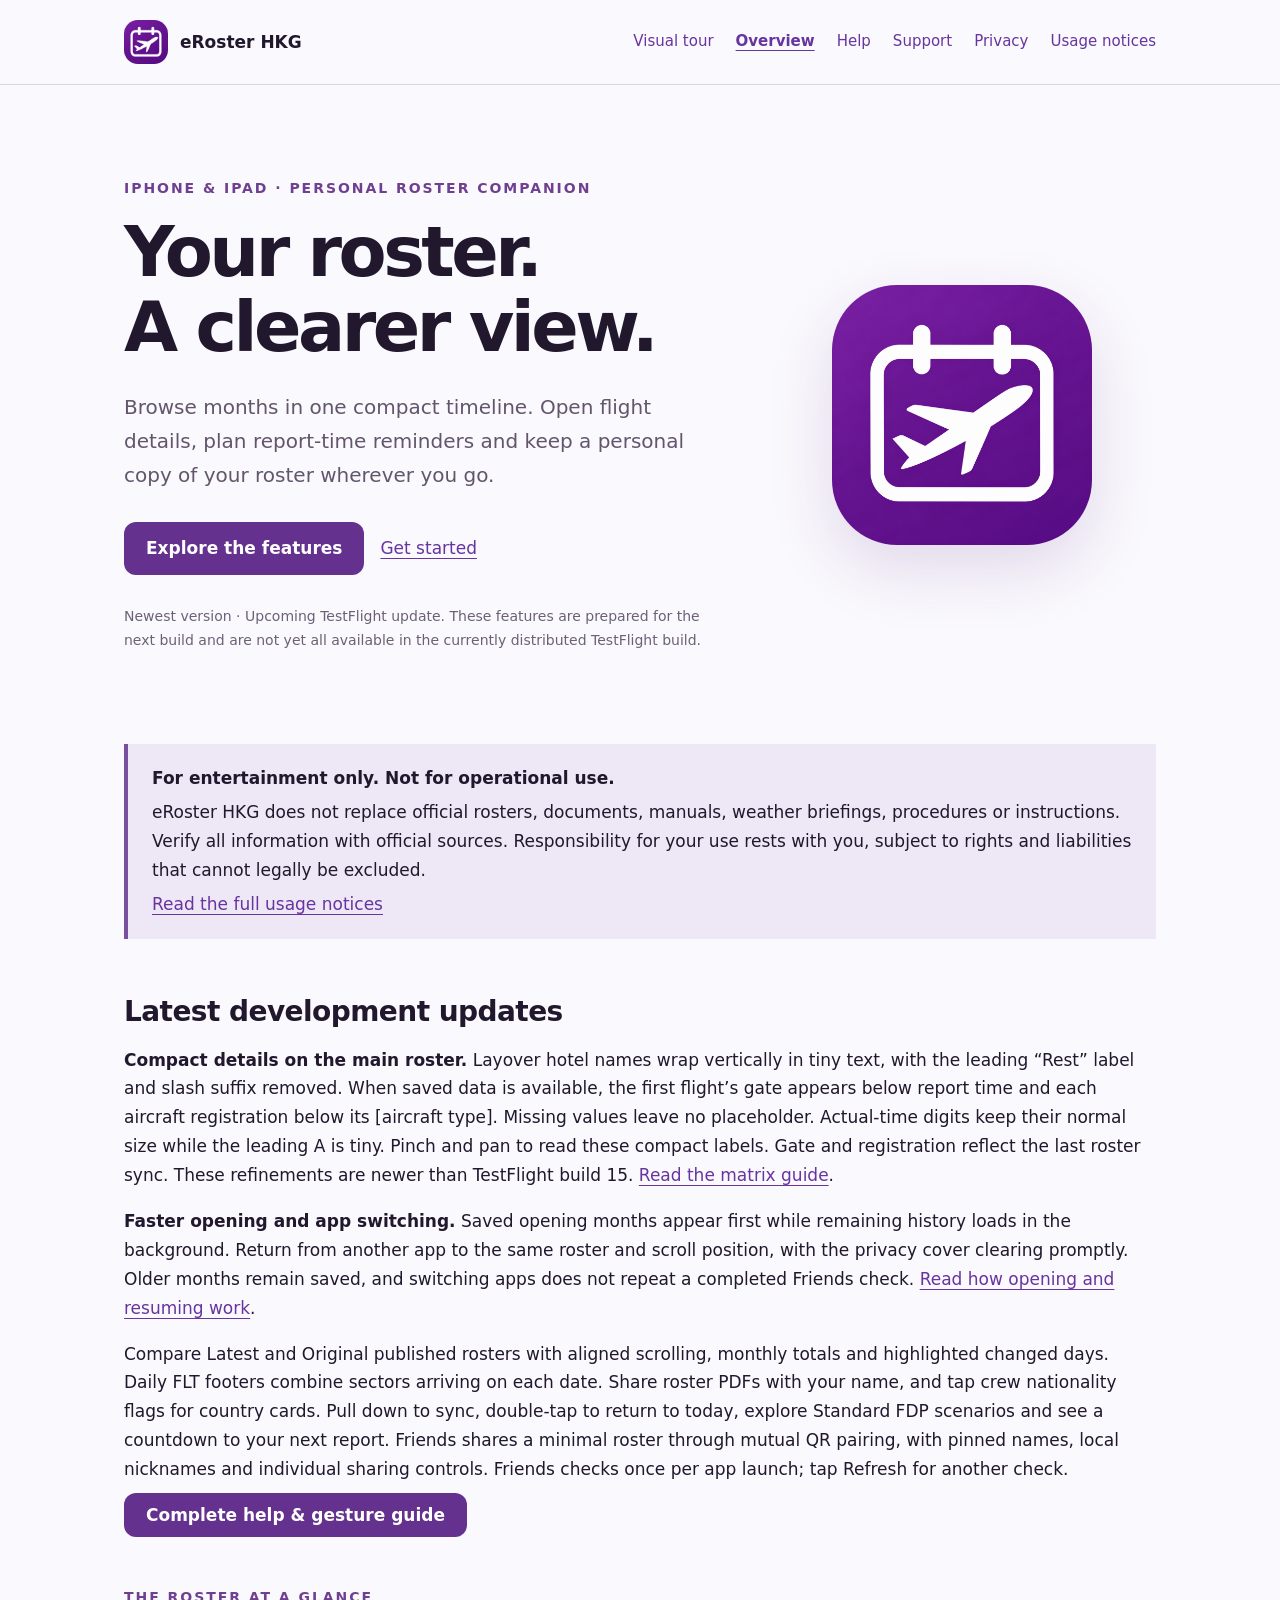
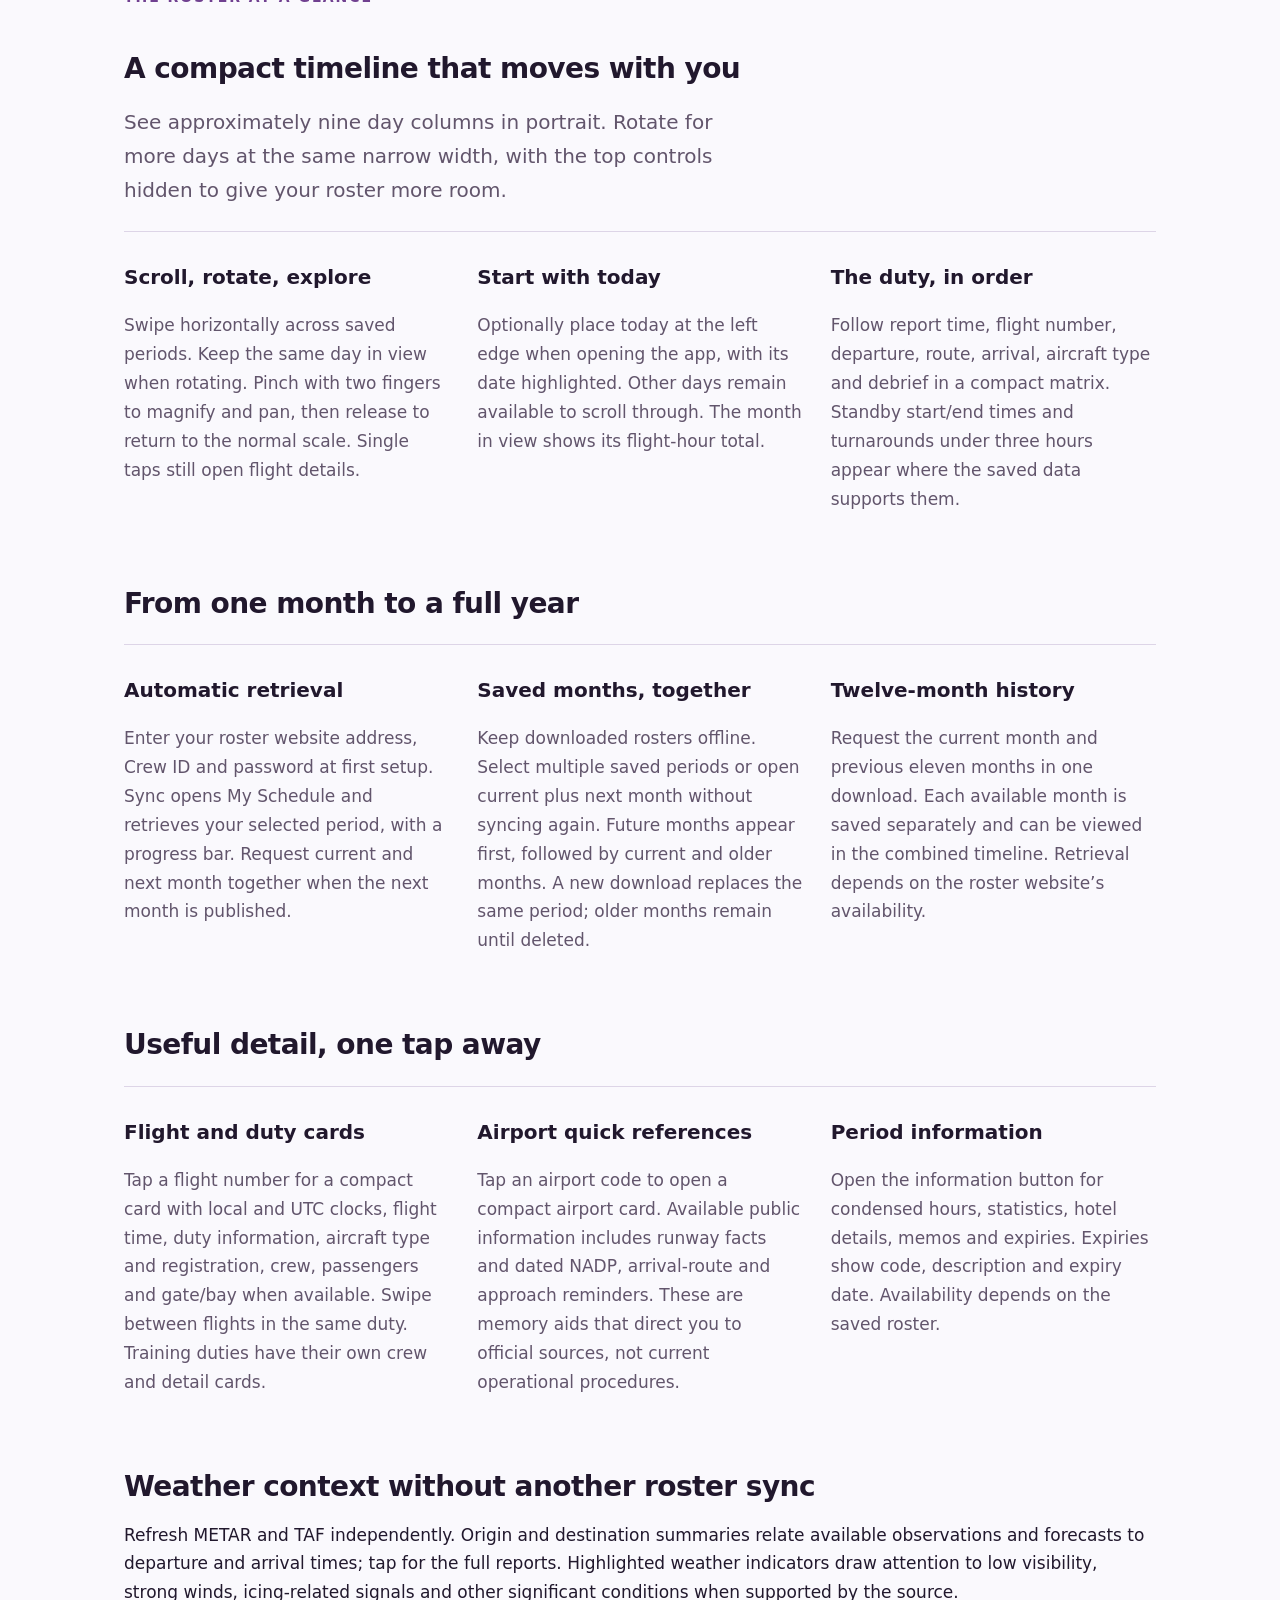
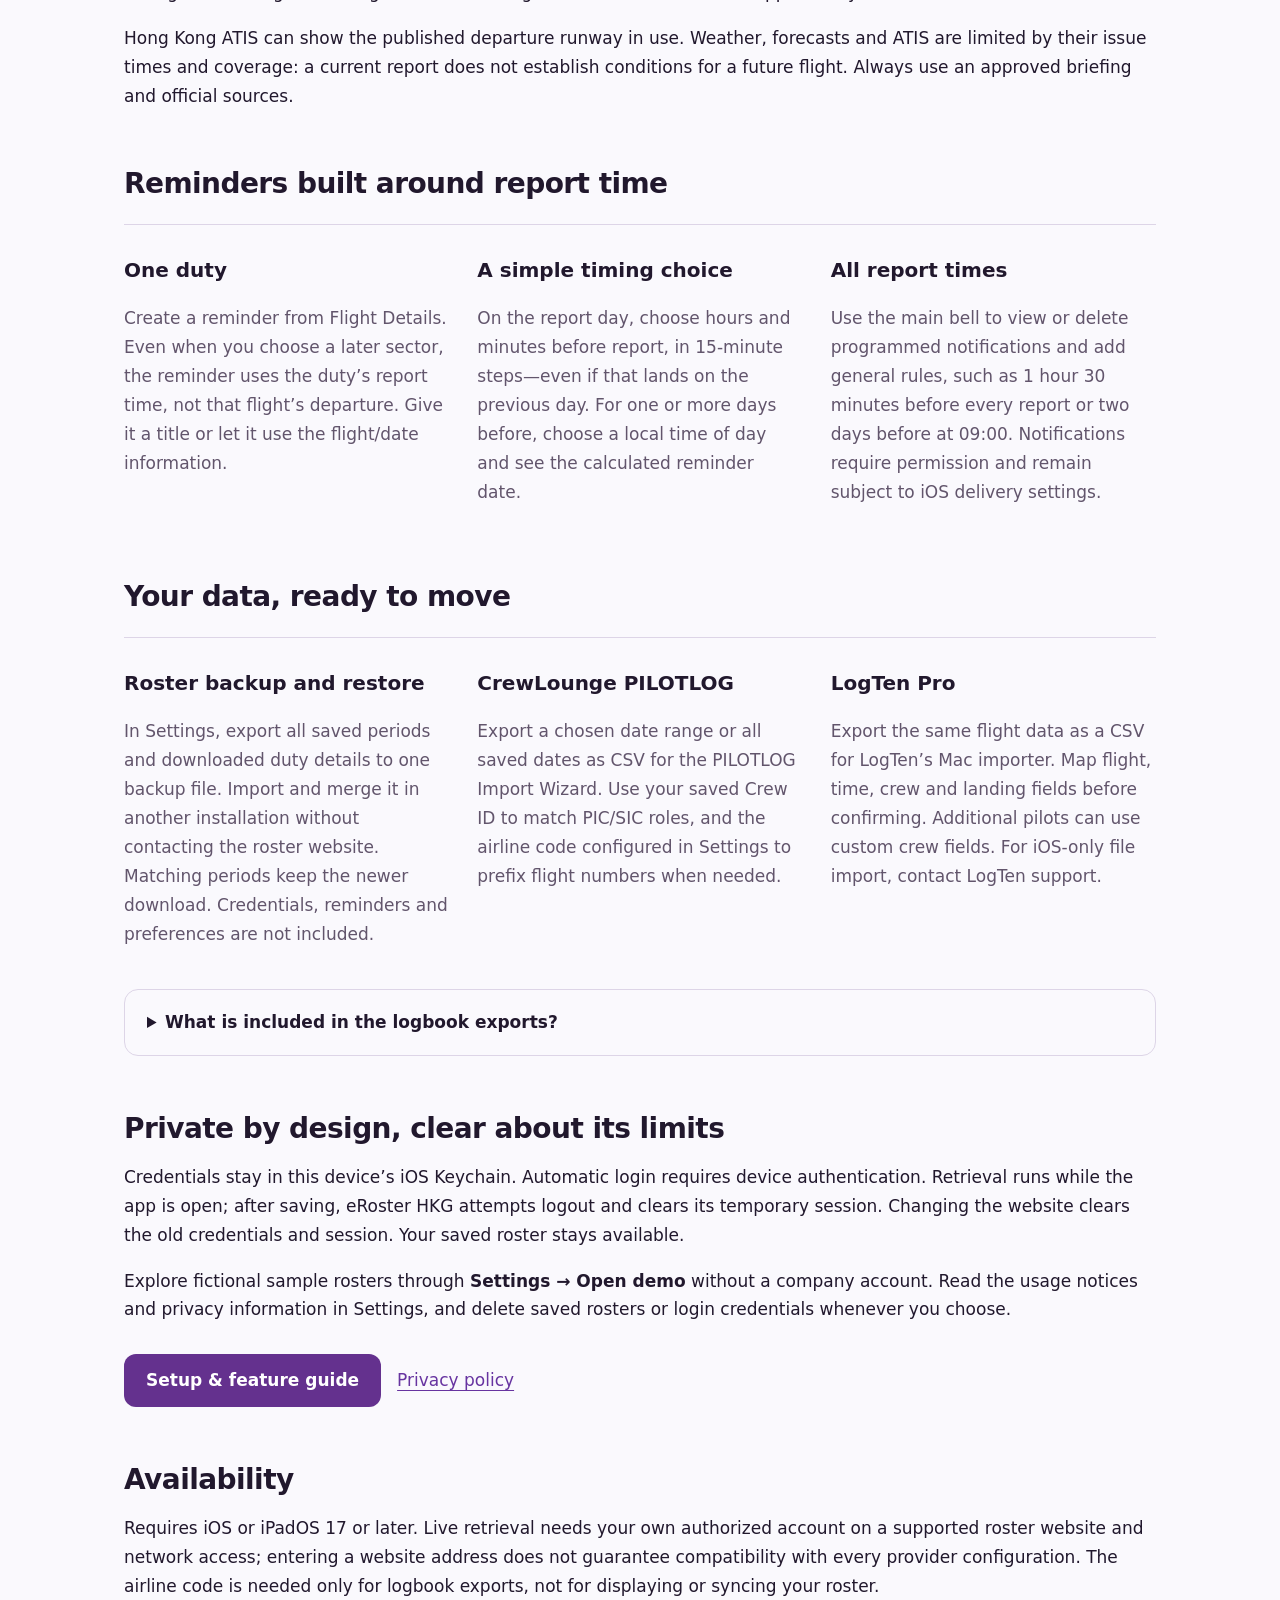
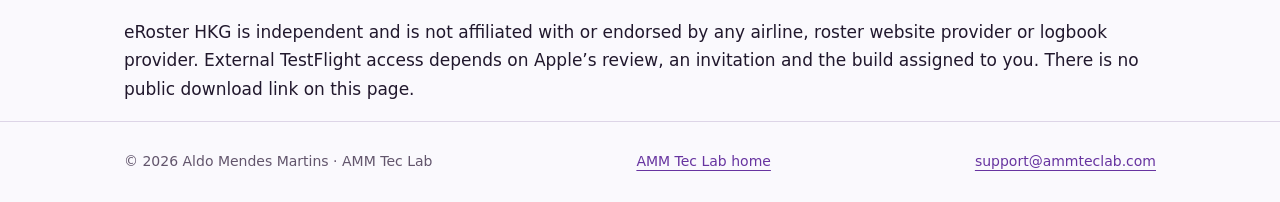
==== myroster/index.html @ 5d286241 "Document compact hotel, gate, registration and actual-time labels" ====
<!doctype html><html lang="en"><head><meta charset="utf-8"><meta name="viewport" content="width=device-width,initial-scale=1"><title>Features &amp; overview | eRoster HKG · AMM Tec Lab</title><meta name="description" content="eRoster HKG app information, support, privacy and usage notices. An independent entertainment-only roster viewer."><meta name="theme-color" content="#64318e"><link rel="canonical" href="https://ammteclab.com/myroster/"><link rel="icon" href="icon.png"><link rel="stylesheet" href="style.css"></head><body><a class="skip" href="#main">Skip to content</a><header><div class="wrap"><a class="brand" href="index.html"><img src="icon.png" width="44" height="44" alt=""><span>eRoster HKG</span></a><nav aria-label="eRoster HKG"><a href="tour.html">Visual tour</a><a href="index.html" aria-current="page">Overview</a><a href="help.html">Help</a><a href="support.html">Support</a><a href="privacy.html">Privacy</a><a href="notices.html">Usage notices</a></nav></div></header><main id="main" class="wrap"><div class="content"><section class="hero"><div><p class="eyebrow">iPhone &amp; iPad · Personal roster companion</p><h1>Your roster.<br>A clearer view.</h1><p class="lead">Browse months in one compact timeline. Open flight details, plan report-time reminders and keep a personal copy of your roster wherever you go.</p><div class="actions"><a class="button" href="#features">Explore the features</a><a href="support.html">Get started</a></div><p class="date">Newest version · Upcoming TestFlight update. These features are prepared for the next build and are not yet all available in the currently distributed TestFlight build.</p></div><img class="hero-icon" src="icon.png" alt="eRoster HKG calendar and airplane app icon" width="260" height="260"></section>
<aside class="notice" aria-label="Important usage notice"><strong>For entertainment only. Not for operational use.</strong><p>eRoster HKG does not replace official rosters, documents, manuals, weather briefings, procedures or instructions. Verify all information with official sources. Responsibility for your use rests with you, subject to rights and liabilities that cannot legally be excluded.</p><a href="notices.html">Read the full usage notices</a></aside>
<section><h2>Latest development updates</h2><p><strong>Compact details on the main roster.</strong> Layover hotel names wrap vertically in tiny text, with the leading “Rest” label and slash suffix removed. When saved data is available, the first flight’s gate appears below report time and each aircraft registration below its [aircraft type]. Missing values leave no placeholder. Actual-time digits keep their normal size while the leading A is tiny. Pinch and pan to read these compact labels. Gate and registration reflect the last roster sync. These refinements are newer than TestFlight build 15. <a href="help.html#matrix">Read the matrix guide</a>.</p><p><strong>Faster opening and app switching.</strong> Saved opening months appear first while remaining history loads in the background. Return from another app to the same roster and scroll position, with the privacy cover clearing promptly. Older months remain saved, and switching apps does not repeat a completed Friends check. <a href="help.html#startup">Read how opening and resuming work</a>.</p><p>Compare Latest and Original published rosters with aligned scrolling, monthly totals and highlighted changed days. Daily FLT footers combine sectors arriving on each date. Share roster PDFs with your name, and tap crew nationality flags for country cards. Pull down to sync, double-tap to return to today, explore Standard FDP scenarios and see a countdown to your next report. Friends shares a minimal roster through mutual QR pairing, with pinned names, local nicknames and individual sharing controls. Friends checks once per app launch; tap Refresh for another check.</p><p><a class="button" href="help.html">Complete help &amp; gesture guide</a></p></section><section id="features"><p class="eyebrow">The roster at a glance</p><h2>A compact timeline that moves with you</h2><p class="lead">See approximately nine day columns in portrait. Rotate for more days at the same narrow width, with the top controls hidden to give your roster more room.</p><div class="features"><article><h3>Scroll, rotate, explore</h3><p>Swipe horizontally across saved periods. Keep the same day in view when rotating. Pinch with two fingers to magnify and pan, then release to return to the normal scale. Single taps still open flight details.</p></article><article><h3>Start with today</h3><p>Optionally place today at the left edge when opening the app, with its date highlighted. Other days remain available to scroll through. The month in view shows its flight-hour total.</p></article><article><h3>The duty, in order</h3><p>Follow report time, flight number, departure, route, arrival, aircraft type and debrief in a compact matrix. Standby start/end times and turnarounds under three hours appear where the saved data supports them.</p></article></div></section>
<section><h2>From one month to a full year</h2><div class="features"><article><h3>Automatic retrieval</h3><p>Enter your roster website address, Crew ID and password at first setup. Sync opens My Schedule and retrieves your selected period, with a progress bar. Request current and next month together when the next month is published.</p></article><article><h3>Saved months, together</h3><p>Keep downloaded rosters offline. Select multiple saved periods or open current plus next month without syncing again. Future months appear first, followed by current and older months. A new download replaces the same period; older months remain until deleted.</p></article><article><h3>Twelve-month history</h3><p>Request the current month and previous eleven months in one download. Each available month is saved separately and can be viewed in the combined timeline. Retrieval depends on the roster website’s availability.</p></article></div></section>
<section><h2>Useful detail, one tap away</h2><div class="features"><article><h3>Flight and duty cards</h3><p>Tap a flight number for a compact card with local and UTC clocks, flight time, duty information, aircraft type and registration, crew, passengers and gate/bay when available. Swipe between flights in the same duty. Training duties have their own crew and detail cards.</p></article><article><h3>Airport quick references</h3><p>Tap an airport code to open a compact airport card. Available public information includes runway facts and dated NADP, arrival-route and approach reminders. These are memory aids that direct you to official sources, not current operational procedures.</p></article><article><h3>Period information</h3><p>Open the information button for condensed hours, statistics, hotel details, memos and expiries. Expiries show code, description and expiry date. Availability depends on the saved roster.</p></article></div></section>
<section><h2>Weather context without another roster sync</h2><p>Refresh METAR and TAF independently. Origin and destination summaries relate available observations and forecasts to departure and arrival times; tap for the full reports. Highlighted weather indicators draw attention to low visibility, strong winds, icing-related signals and other significant conditions when supported by the source.</p><p>Hong Kong ATIS can show the published departure runway in use. Weather, forecasts and ATIS are limited by their issue times and coverage: a current report does not establish conditions for a future flight. Always use an approved briefing and official sources.</p></section>
<section><h2>Reminders built around report time</h2><div class="features"><article><h3>One duty</h3><p>Create a reminder from Flight Details. Even when you choose a later sector, the reminder uses the duty’s report time, not that flight’s departure. Give it a title or let it use the flight/date information.</p></article><article><h3>A simple timing choice</h3><p>On the report day, choose hours and minutes before report, in 15-minute steps—even if that lands on the previous day. For one or more days before, choose a local time of day and see the calculated reminder date.</p></article><article><h3>All report times</h3><p>Use the main bell to view or delete programmed notifications and add general rules, such as 1 hour 30 minutes before every report or two days before at 09:00. Notifications require permission and remain subject to iOS delivery settings.</p></article></div></section>
<section><h2>Your data, ready to move</h2><div class="features"><article><h3>Roster backup and restore</h3><p>In Settings, export all saved periods and downloaded duty details to one backup file. Import and merge it in another installation without contacting the roster website. Matching periods keep the newer download. Credentials, reminders and preferences are not included.</p></article><article><h3>CrewLounge PILOTLOG</h3><p>Export a chosen date range or all saved dates as CSV for the PILOTLOG Import Wizard. Use your saved Crew ID to match PIC/SIC roles, and the airline code configured in Settings to prefix flight numbers when needed.</p></article><article><h3>LogTen Pro</h3><p>Export the same flight data as a CSV for LogTen’s Mac importer. Map flight, time, crew and landing fields before confirming. Additional pilots can use custom crew fields. For iOS-only file import, contact LogTen support.</p></article></div><details><summary>What is included in the logbook exports?</summary><p>UTC dates and block clocks, flight numbers, route, duration, aircraft type and registration, PIC/SIC time when identifiable, pilot names with the nominated PIC first, IFR, cross-country, actual instrument, estimated night time, PF/PM and day/night landing counts. Day time is total minus night.</p><p>The current export defaults set IFR, cross-country and actual instrument to total time; actual instrument is an assumption, not measured experience. Each duty starts PM and alternates PF/PM, with one landing on PF sectors and zero on PM sectors. Night estimates use civil twilight along a constant-speed great-circle route. Review and correct these defaults, scheduled times and landing counts before importing into a personal logbook. No VFR time is added.</p><p>Missing or ambiguous data is flagged. Flight-only exports omit non-flight duties and identified deadhead legs. Check for duplicates in the receiving logbook. Exports include personal crew information: save and share them privately.</p></details></section>
<section><h2>Private by design, clear about its limits</h2><p>Credentials stay in this device’s iOS Keychain. Automatic login requires device authentication. Retrieval runs while the app is open; after saving, eRoster HKG attempts logout and clears its temporary session. Changing the website clears the old credentials and session. Your saved roster stays available.</p><p>Explore fictional sample rosters through <strong>Settings → Open demo</strong> without a company account. Read the usage notices and privacy information in Settings, and delete saved rosters or login credentials whenever you choose.</p><div class="actions"><a class="button" href="support.html">Setup &amp; feature guide</a><a href="privacy.html">Privacy policy</a></div></section>
<section><h2>Availability</h2><p>Requires iOS or iPadOS 17 or later. Live retrieval needs your own authorized account on a supported roster website and network access; entering a website address does not guarantee compatibility with every provider configuration. The airline code is needed only for logbook exports, not for displaying or syncing your roster.</p><p>eRoster HKG is independent and is not affiliated with or endorsed by any airline, roster website provider or logbook provider. External TestFlight access depends on Apple’s review, an invitation and the build assigned to you. There is no public download link on this page.</p></section></div></main><footer><div class="wrap"><span>© 2026 Aldo Mendes Martins · AMM Tec Lab</span><a href="https://ammteclab.com/">AMM Tec Lab home</a><a href="mailto:support@ammteclab.com">support@ammteclab.com</a></div></footer></body></html>
---- myroster/style.css ----
*{box-sizing:border-box}html{scroll-behavior:smooth}body{margin:0;background:#faf9fd;color:#21182d;font:17px/1.7 system-ui,-apple-system,sans-serif}a{color:#6734a0;text-underline-offset:4px}a:focus-visible,button:focus-visible{outline:3px solid #b479e8;outline-offset:5px}.wrap{max-width:1080px;margin:auto;padding:0 24px}header{border-bottom:1px solid #ddd5e7}header .wrap{display:flex;justify-content:space-between;align-items:center;gap:24px;padding-top:20px;padding-bottom:20px}.brand{display:flex;align-items:center;gap:12px;text-decoration:none;color:inherit;font-weight:750}.brand img{border-radius:14px}nav{display:flex;gap:22px;flex-wrap:wrap}nav a{font-size:15px;text-decoration:none}nav a[aria-current=page]{font-weight:750;text-decoration:underline}main{padding-bottom:70px}.hero{padding:78px 0 54px;display:grid;grid-template-columns:1.5fr 1fr;gap:60px;align-items:center}.eyebrow{color:#704090;text-transform:uppercase;font-size:13px;letter-spacing:.14em;font-weight:700}h1{font-size:clamp(40px,6vw,70px);letter-spacing:-.05em;line-height:1.08;margin:14px 0 24px}h2{font-size:28px;line-height:1.2;letter-spacing:-.02em;margin:42px 0 14px}h3{font-size:20px;margin:20px 0 8px}.lead{font-size:20px;color:#62556c;max-width:620px}.hero-icon{height:auto;width:min(100%,260px);border-radius:25%;box-shadow:0 24px 64px #54238226;justify-self:center}.actions{display:flex;gap:16px;flex-wrap:wrap;align-items:center;margin:30px 0}.button{padding:12px 22px;border-radius:12px;background:#64318e;color:white;text-decoration:none;font-weight:650}.notice{border-left:4px solid #79509d;background:#eee7f5;padding:20px 24px;margin:24px 0}.notice p{margin:5px 0}.features{display:grid;grid-template-columns:repeat(3,1fr);gap:28px;border-top:1px solid #ddd5e7;margin-top:24px;padding-top:8px}section[id]{scroll-margin-top:24px}details{border:1px solid #ddd5e7;border-radius:14px;padding:18px 22px;margin-top:24px}summary{cursor:pointer;font-weight:650}summary:focus-visible{outline:3px solid #b479e8;outline-offset:5px}.content>section:not(.hero){margin-top:56px}.features h3{margin-top:20px}.eyebrow{font-size:14px}.features p{color:#62556c}.document{max-width:760px;margin:auto;padding-top:52px}.document h1{font-size:46px}.document p{white-space:pre-line}.document li{margin:8px 0}.date{font-size:14px;color:#6d6077}footer{border-top:1px solid #ddd5e7;padding:28px 0;font-size:14px;color:#62556c}footer .wrap{display:flex;justify-content:space-between;gap:20px;flex-wrap:wrap}.skip{position:absolute;left:-9999px}.skip:focus{left:10px;top:10px;background:white;padding:10px;z-index:10}@media(max-width:680px){header .wrap{align-items:flex-start;flex-direction:column;gap:14px}nav{gap:18px}.hero{grid-template-columns:1fr;padding-top:44px;gap:24px}.hero-icon{width:132px;grid-row:1;justify-self:start}.features{grid-template-columns:1fr;gap:8px}.document{padding-top:32px}.document h1{font-size:36px}}
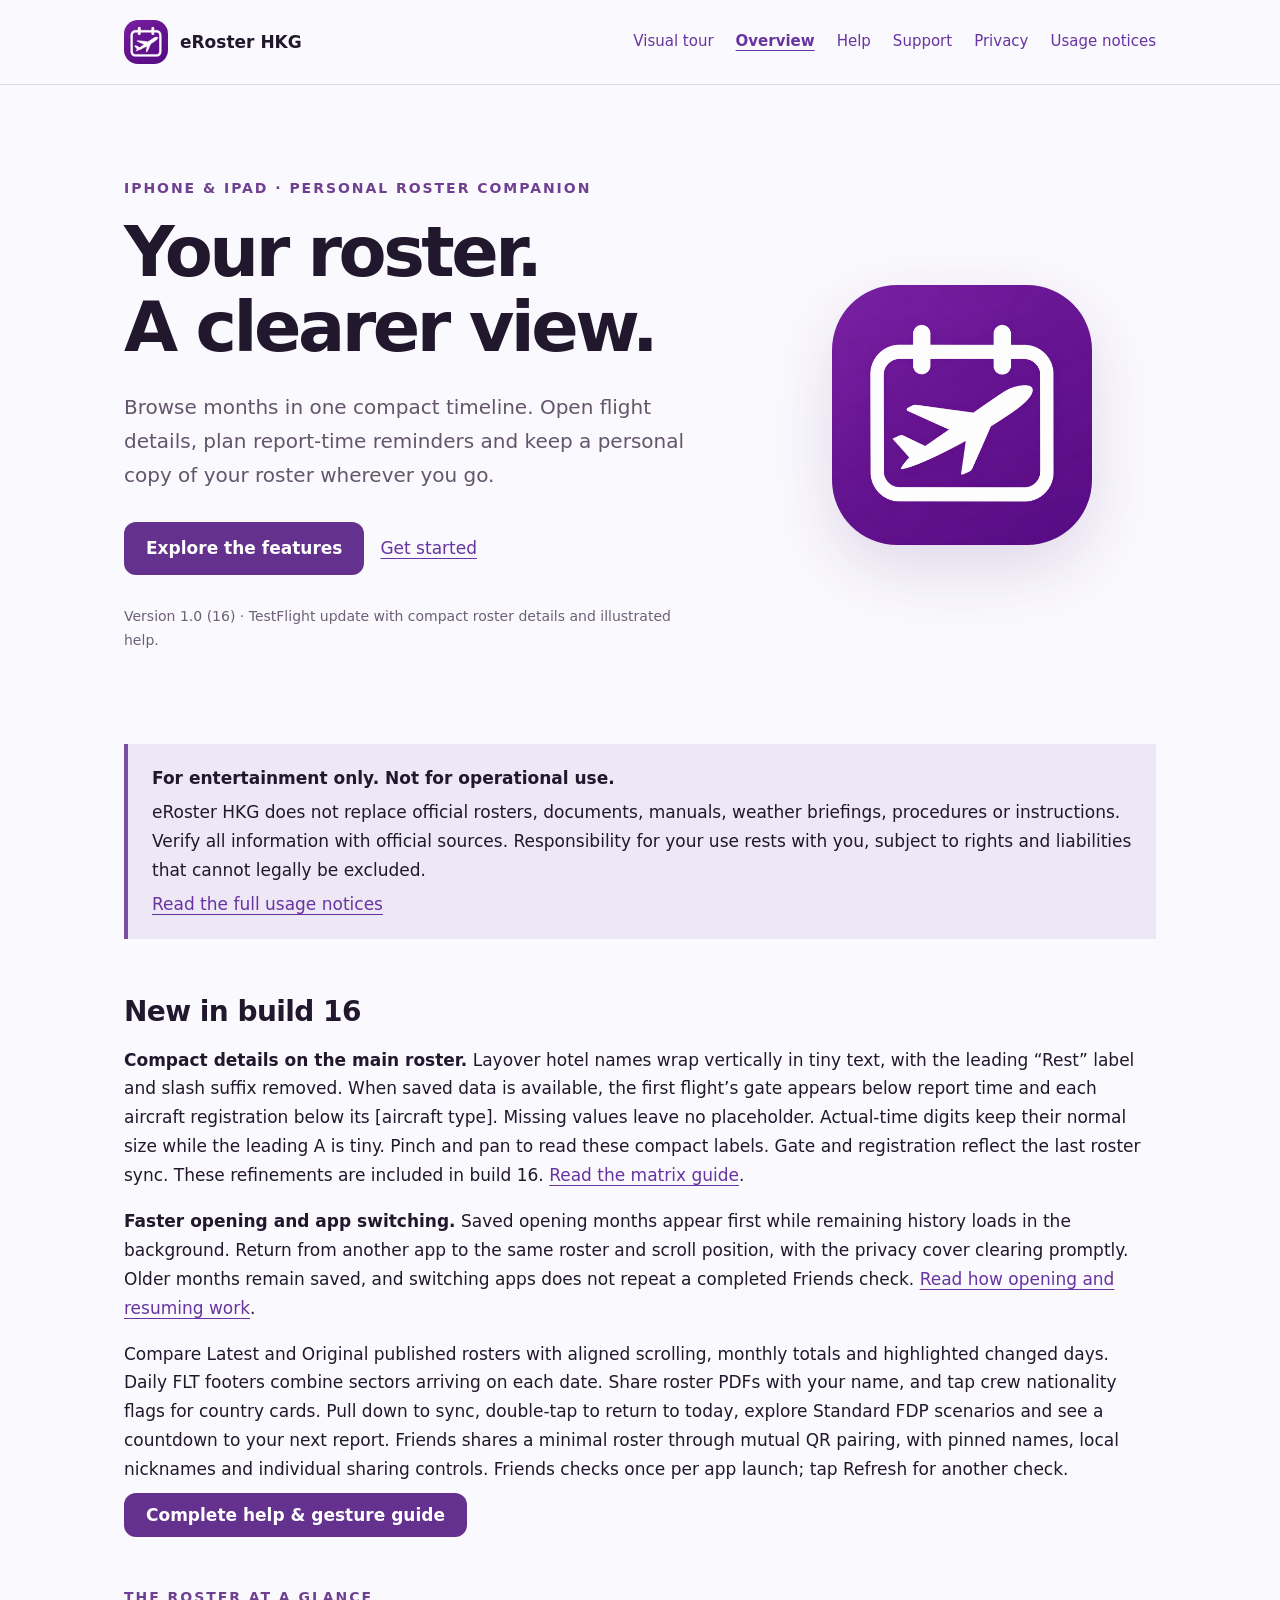
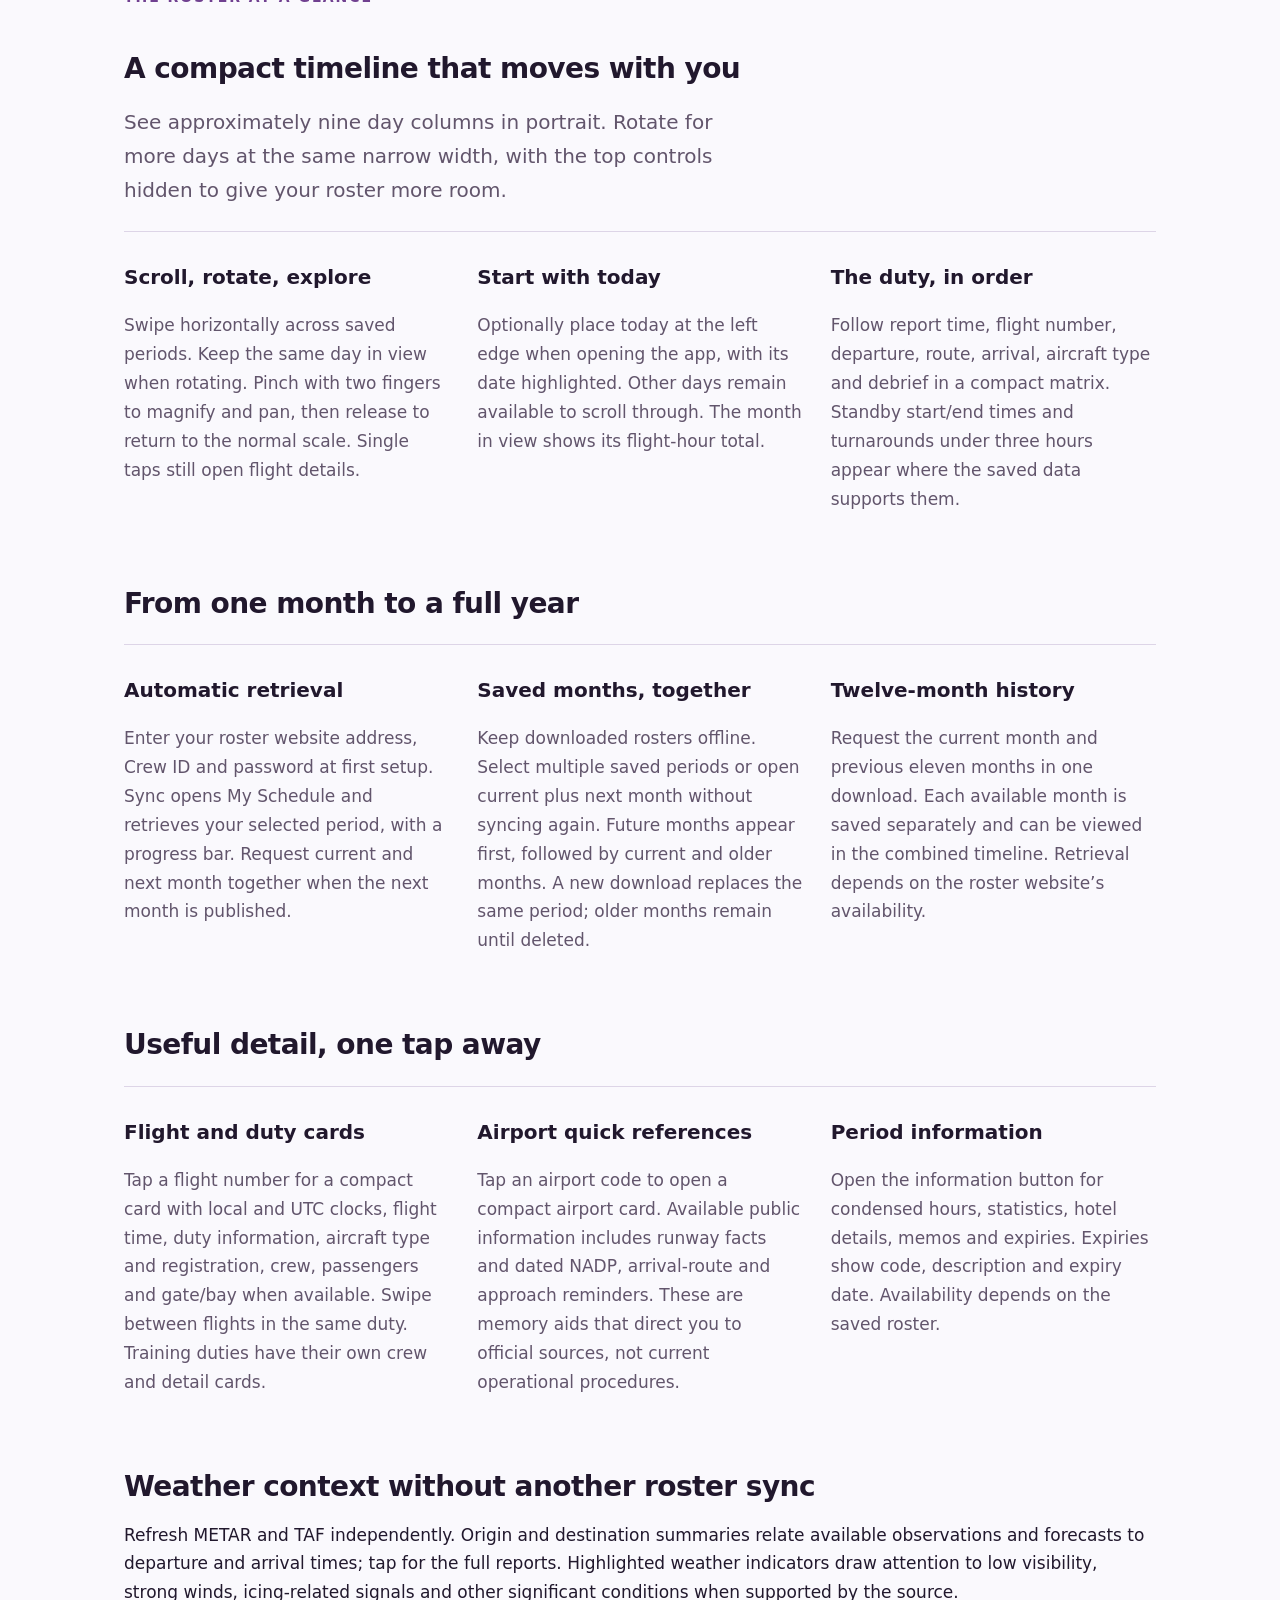
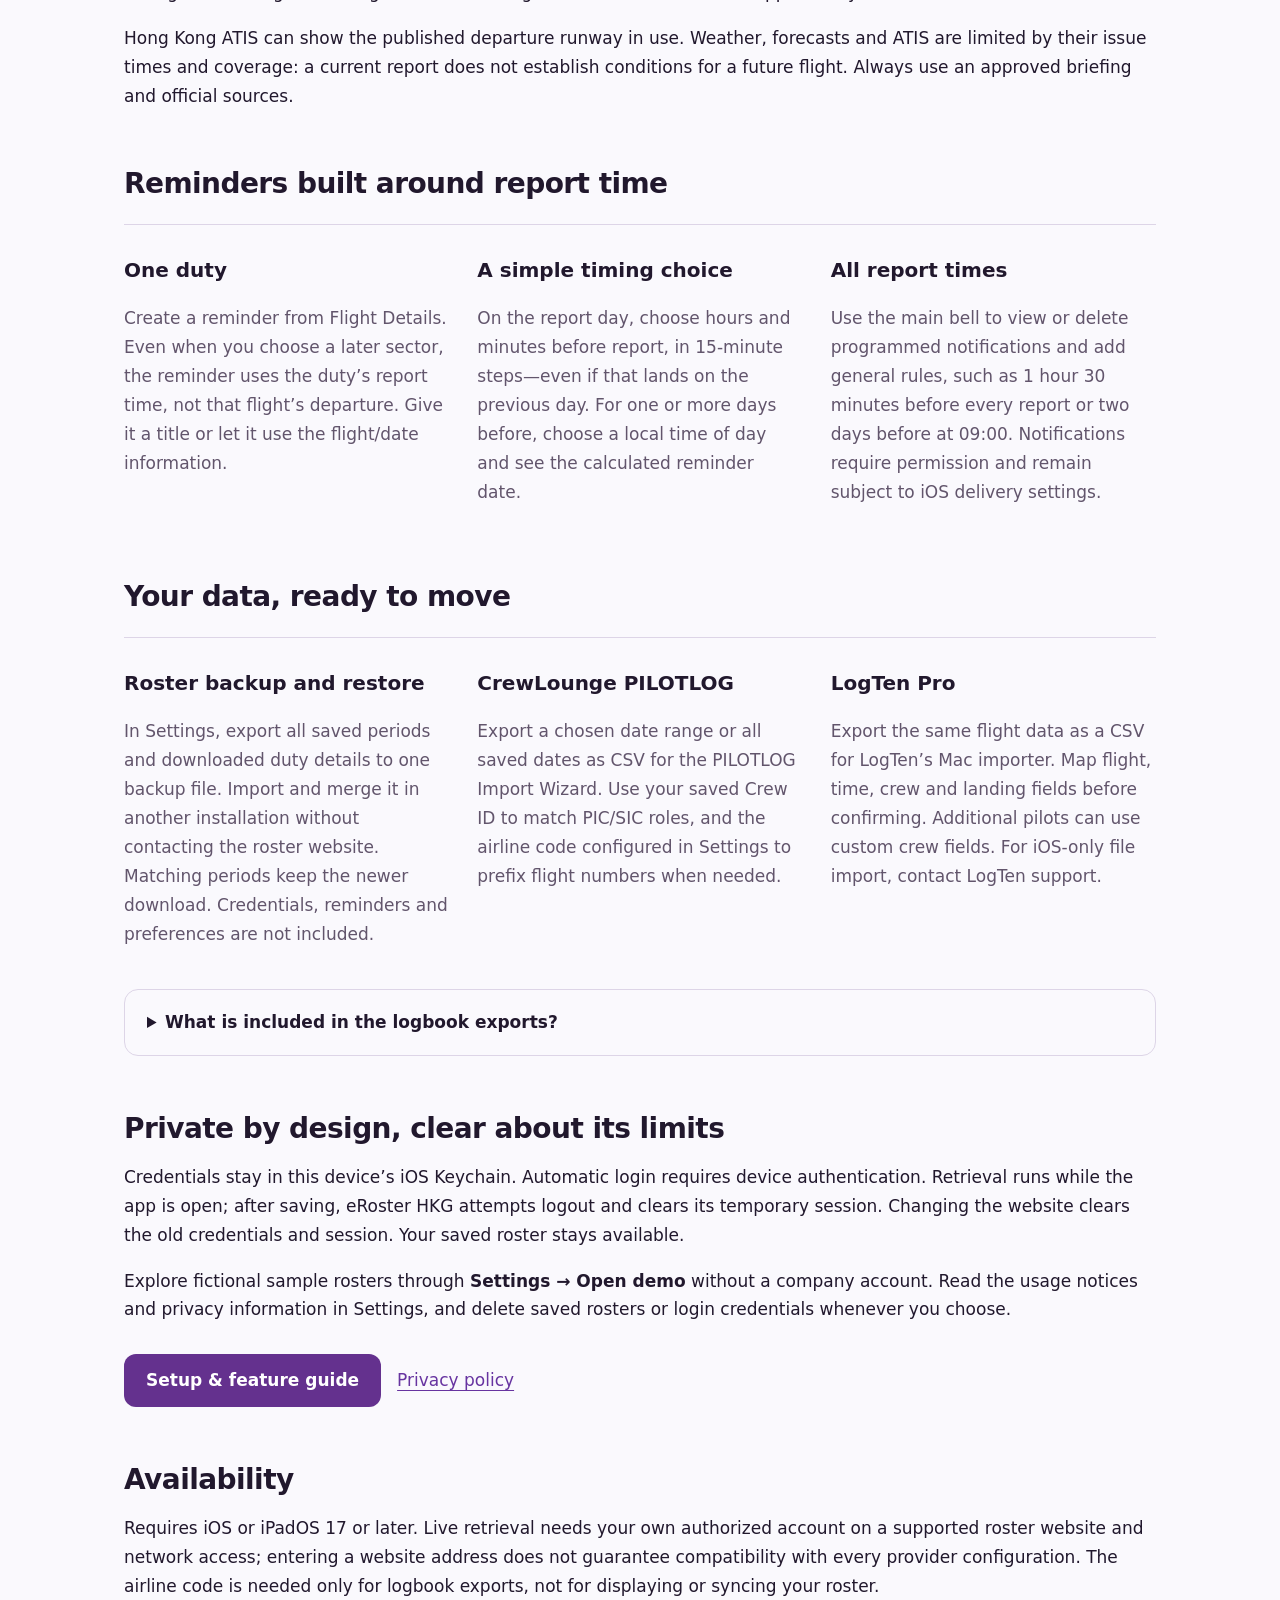
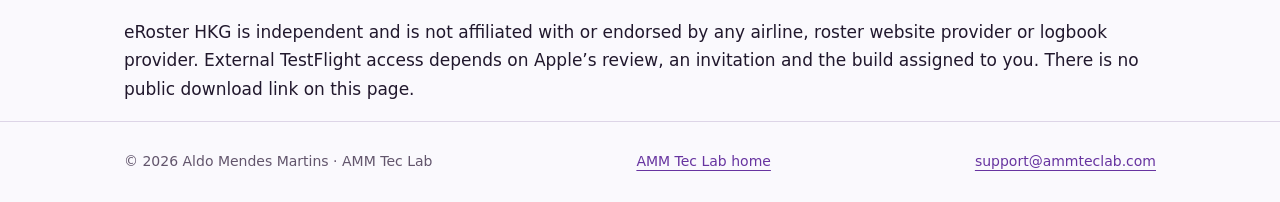
==== commit 9652a131: "Mark roster typography updates as released in build 16" ====
--- a/myroster/index.html
+++ b/myroster/index.html
@@ -1,6 +1,6 @@
-<!doctype html><html lang="en"><head><meta charset="utf-8"><meta name="viewport" content="width=device-width,initial-scale=1"><title>Features &amp; overview | eRoster HKG · AMM Tec Lab</title><meta name="description" content="eRoster HKG app information, support, privacy and usage notices. An independent entertainment-only roster viewer."><meta name="theme-color" content="#64318e"><link rel="canonical" href="https://ammteclab.com/myroster/"><link rel="icon" href="icon.png"><link rel="stylesheet" href="style.css"></head><body><a class="skip" href="#main">Skip to content</a><header><div class="wrap"><a class="brand" href="index.html"><img src="icon.png" width="44" height="44" alt=""><span>eRoster HKG</span></a><nav aria-label="eRoster HKG"><a href="tour.html">Visual tour</a><a href="index.html" aria-current="page">Overview</a><a href="help.html">Help</a><a href="support.html">Support</a><a href="privacy.html">Privacy</a><a href="notices.html">Usage notices</a></nav></div></header><main id="main" class="wrap"><div class="content"><section class="hero"><div><p class="eyebrow">iPhone &amp; iPad · Personal roster companion</p><h1>Your roster.<br>A clearer view.</h1><p class="lead">Browse months in one compact timeline. Open flight details, plan report-time reminders and keep a personal copy of your roster wherever you go.</p><div class="actions"><a class="button" href="#features">Explore the features</a><a href="support.html">Get started</a></div><p class="date">Newest version · Upcoming TestFlight update. These features are prepared for the next build and are not yet all available in the currently distributed TestFlight build.</p></div><img class="hero-icon" src="icon.png" alt="eRoster HKG calendar and airplane app icon" width="260" height="260"></section>
+<!doctype html><html lang="en"><head><meta charset="utf-8"><meta name="viewport" content="width=device-width,initial-scale=1"><title>Features &amp; overview | eRoster HKG · AMM Tec Lab</title><meta name="description" content="eRoster HKG app information, support, privacy and usage notices. An independent entertainment-only roster viewer."><meta name="theme-color" content="#64318e"><link rel="canonical" href="https://ammteclab.com/myroster/"><link rel="icon" href="icon.png"><link rel="stylesheet" href="style.css"></head><body><a class="skip" href="#main">Skip to content</a><header><div class="wrap"><a class="brand" href="index.html"><img src="icon.png" width="44" height="44" alt=""><span>eRoster HKG</span></a><nav aria-label="eRoster HKG"><a href="tour.html">Visual tour</a><a href="index.html" aria-current="page">Overview</a><a href="help.html">Help</a><a href="support.html">Support</a><a href="privacy.html">Privacy</a><a href="notices.html">Usage notices</a></nav></div></header><main id="main" class="wrap"><div class="content"><section class="hero"><div><p class="eyebrow">iPhone &amp; iPad · Personal roster companion</p><h1>Your roster.<br>A clearer view.</h1><p class="lead">Browse months in one compact timeline. Open flight details, plan report-time reminders and keep a personal copy of your roster wherever you go.</p><div class="actions"><a class="button" href="#features">Explore the features</a><a href="support.html">Get started</a></div><p class="date">Version 1.0 (16) · TestFlight update with compact roster details and illustrated help.</p></div><img class="hero-icon" src="icon.png" alt="eRoster HKG calendar and airplane app icon" width="260" height="260"></section>
 <aside class="notice" aria-label="Important usage notice"><strong>For entertainment only. Not for operational use.</strong><p>eRoster HKG does not replace official rosters, documents, manuals, weather briefings, procedures or instructions. Verify all information with official sources. Responsibility for your use rests with you, subject to rights and liabilities that cannot legally be excluded.</p><a href="notices.html">Read the full usage notices</a></aside>
-<section><h2>Latest development updates</h2><p><strong>Compact details on the main roster.</strong> Layover hotel names wrap vertically in tiny text, with the leading “Rest” label and slash suffix removed. When saved data is available, the first flight’s gate appears below report time and each aircraft registration below its [aircraft type]. Missing values leave no placeholder. Actual-time digits keep their normal size while the leading A is tiny. Pinch and pan to read these compact labels. Gate and registration reflect the last roster sync. These refinements are newer than TestFlight build 15. <a href="help.html#matrix">Read the matrix guide</a>.</p><p><strong>Faster opening and app switching.</strong> Saved opening months appear first while remaining history loads in the background. Return from another app to the same roster and scroll position, with the privacy cover clearing promptly. Older months remain saved, and switching apps does not repeat a completed Friends check. <a href="help.html#startup">Read how opening and resuming work</a>.</p><p>Compare Latest and Original published rosters with aligned scrolling, monthly totals and highlighted changed days. Daily FLT footers combine sectors arriving on each date. Share roster PDFs with your name, and tap crew nationality flags for country cards. Pull down to sync, double-tap to return to today, explore Standard FDP scenarios and see a countdown to your next report. Friends shares a minimal roster through mutual QR pairing, with pinned names, local nicknames and individual sharing controls. Friends checks once per app launch; tap Refresh for another check.</p><p><a class="button" href="help.html">Complete help &amp; gesture guide</a></p></section><section id="features"><p class="eyebrow">The roster at a glance</p><h2>A compact timeline that moves with you</h2><p class="lead">See approximately nine day columns in portrait. Rotate for more days at the same narrow width, with the top controls hidden to give your roster more room.</p><div class="features"><article><h3>Scroll, rotate, explore</h3><p>Swipe horizontally across saved periods. Keep the same day in view when rotating. Pinch with two fingers to magnify and pan, then release to return to the normal scale. Single taps still open flight details.</p></article><article><h3>Start with today</h3><p>Optionally place today at the left edge when opening the app, with its date highlighted. Other days remain available to scroll through. The month in view shows its flight-hour total.</p></article><article><h3>The duty, in order</h3><p>Follow report time, flight number, departure, route, arrival, aircraft type and debrief in a compact matrix. Standby start/end times and turnarounds under three hours appear where the saved data supports them.</p></article></div></section>
+<section><h2>New in build 16</h2><p><strong>Compact details on the main roster.</strong> Layover hotel names wrap vertically in tiny text, with the leading “Rest” label and slash suffix removed. When saved data is available, the first flight’s gate appears below report time and each aircraft registration below its [aircraft type]. Missing values leave no placeholder. Actual-time digits keep their normal size while the leading A is tiny. Pinch and pan to read these compact labels. Gate and registration reflect the last roster sync. These refinements are included in build 16. <a href="help.html#matrix">Read the matrix guide</a>.</p><p><strong>Faster opening and app switching.</strong> Saved opening months appear first while remaining history loads in the background. Return from another app to the same roster and scroll position, with the privacy cover clearing promptly. Older months remain saved, and switching apps does not repeat a completed Friends check. <a href="help.html#startup">Read how opening and resuming work</a>.</p><p>Compare Latest and Original published rosters with aligned scrolling, monthly totals and highlighted changed days. Daily FLT footers combine sectors arriving on each date. Share roster PDFs with your name, and tap crew nationality flags for country cards. Pull down to sync, double-tap to return to today, explore Standard FDP scenarios and see a countdown to your next report. Friends shares a minimal roster through mutual QR pairing, with pinned names, local nicknames and individual sharing controls. Friends checks once per app launch; tap Refresh for another check.</p><p><a class="button" href="help.html">Complete help &amp; gesture guide</a></p></section><section id="features"><p class="eyebrow">The roster at a glance</p><h2>A compact timeline that moves with you</h2><p class="lead">See approximately nine day columns in portrait. Rotate for more days at the same narrow width, with the top controls hidden to give your roster more room.</p><div class="features"><article><h3>Scroll, rotate, explore</h3><p>Swipe horizontally across saved periods. Keep the same day in view when rotating. Pinch with two fingers to magnify and pan, then release to return to the normal scale. Single taps still open flight details.</p></article><article><h3>Start with today</h3><p>Optionally place today at the left edge when opening the app, with its date highlighted. Other days remain available to scroll through. The month in view shows its flight-hour total.</p></article><article><h3>The duty, in order</h3><p>Follow report time, flight number, departure, route, arrival, aircraft type and debrief in a compact matrix. Standby start/end times and turnarounds under three hours appear where the saved data supports them.</p></article></div></section>
 <section><h2>From one month to a full year</h2><div class="features"><article><h3>Automatic retrieval</h3><p>Enter your roster website address, Crew ID and password at first setup. Sync opens My Schedule and retrieves your selected period, with a progress bar. Request current and next month together when the next month is published.</p></article><article><h3>Saved months, together</h3><p>Keep downloaded rosters offline. Select multiple saved periods or open current plus next month without syncing again. Future months appear first, followed by current and older months. A new download replaces the same period; older months remain until deleted.</p></article><article><h3>Twelve-month history</h3><p>Request the current month and previous eleven months in one download. Each available month is saved separately and can be viewed in the combined timeline. Retrieval depends on the roster website’s availability.</p></article></div></section>
 <section><h2>Useful detail, one tap away</h2><div class="features"><article><h3>Flight and duty cards</h3><p>Tap a flight number for a compact card with local and UTC clocks, flight time, duty information, aircraft type and registration, crew, passengers and gate/bay when available. Swipe between flights in the same duty. Training duties have their own crew and detail cards.</p></article><article><h3>Airport quick references</h3><p>Tap an airport code to open a compact airport card. Available public information includes runway facts and dated NADP, arrival-route and approach reminders. These are memory aids that direct you to official sources, not current operational procedures.</p></article><article><h3>Period information</h3><p>Open the information button for condensed hours, statistics, hotel details, memos and expiries. Expiries show code, description and expiry date. Availability depends on the saved roster.</p></article></div></section>
 <section><h2>Weather context without another roster sync</h2><p>Refresh METAR and TAF independently. Origin and destination summaries relate available observations and forecasts to departure and arrival times; tap for the full reports. Highlighted weather indicators draw attention to low visibility, strong winds, icing-related signals and other significant conditions when supported by the source.</p><p>Hong Kong ATIS can show the published departure runway in use. Weather, forecasts and ATIS are limited by their issue times and coverage: a current report does not establish conditions for a future flight. Always use an approved briefing and official sources.</p></section>
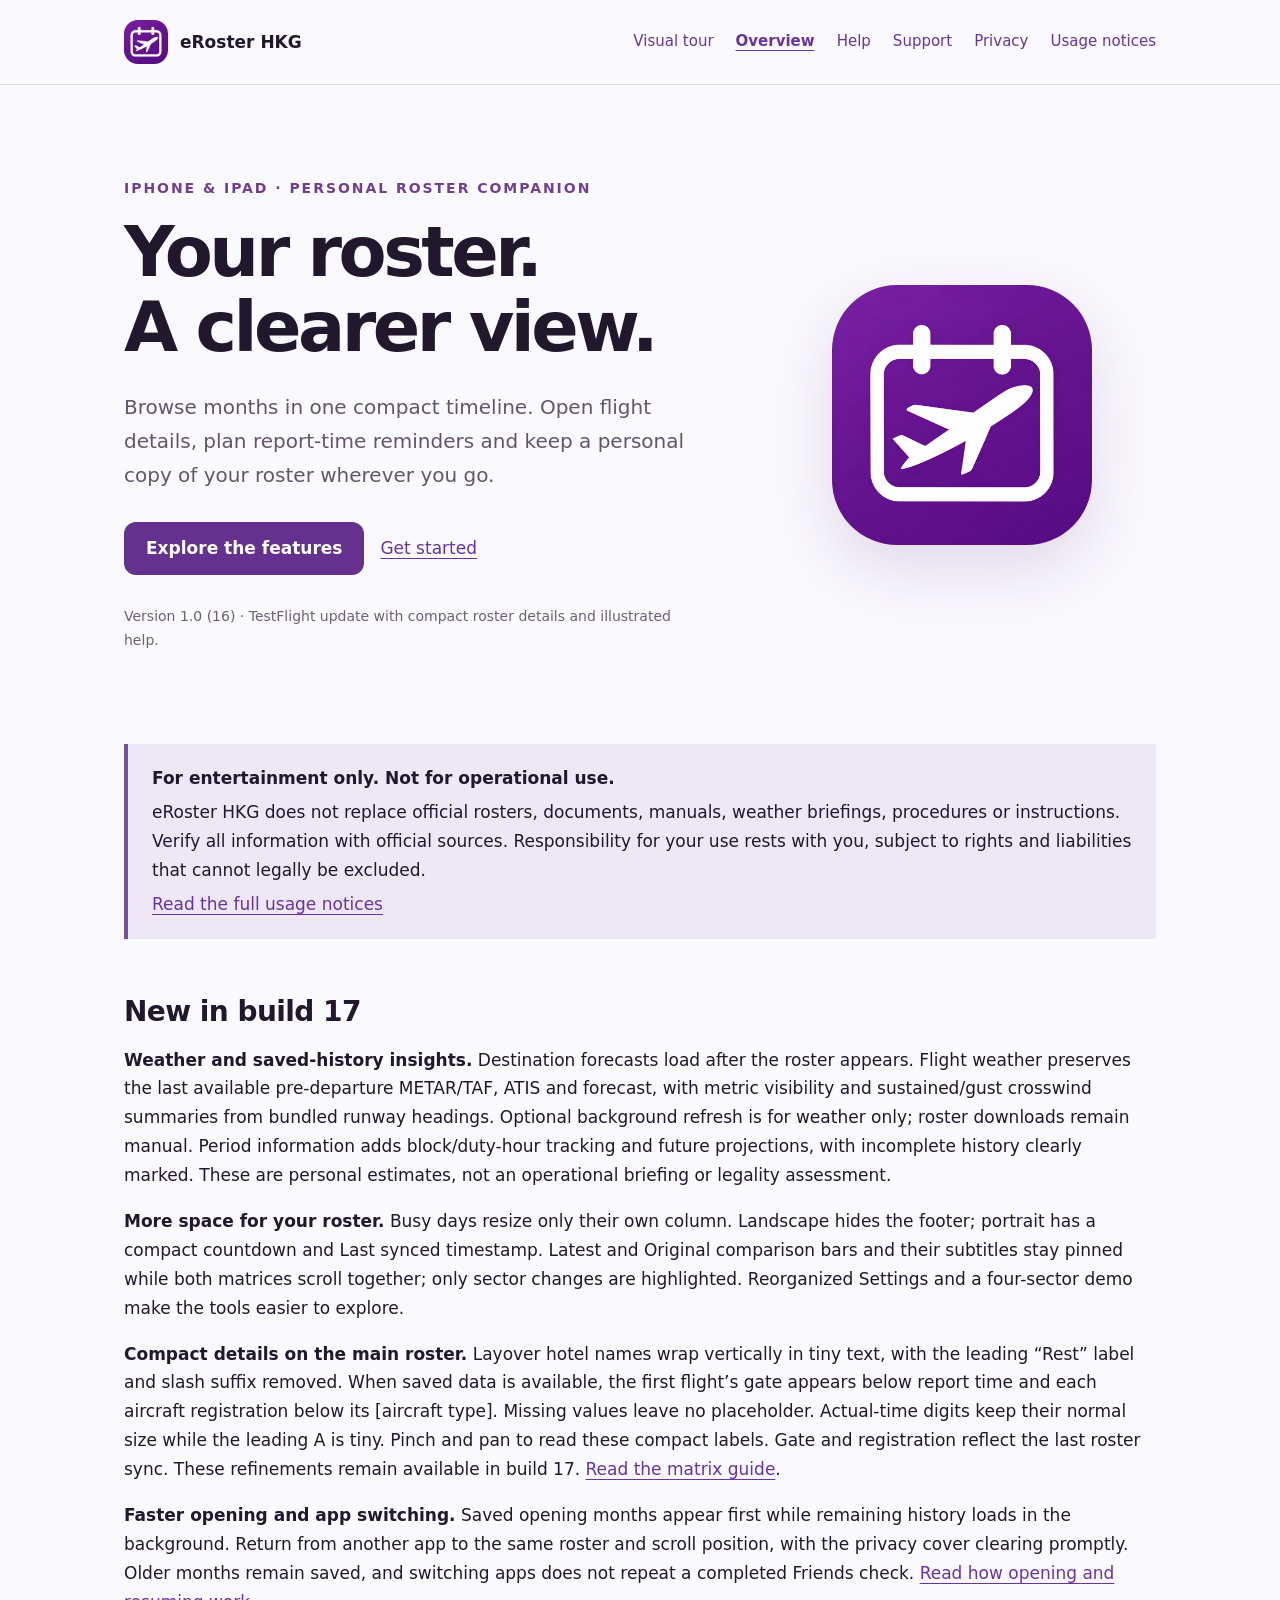
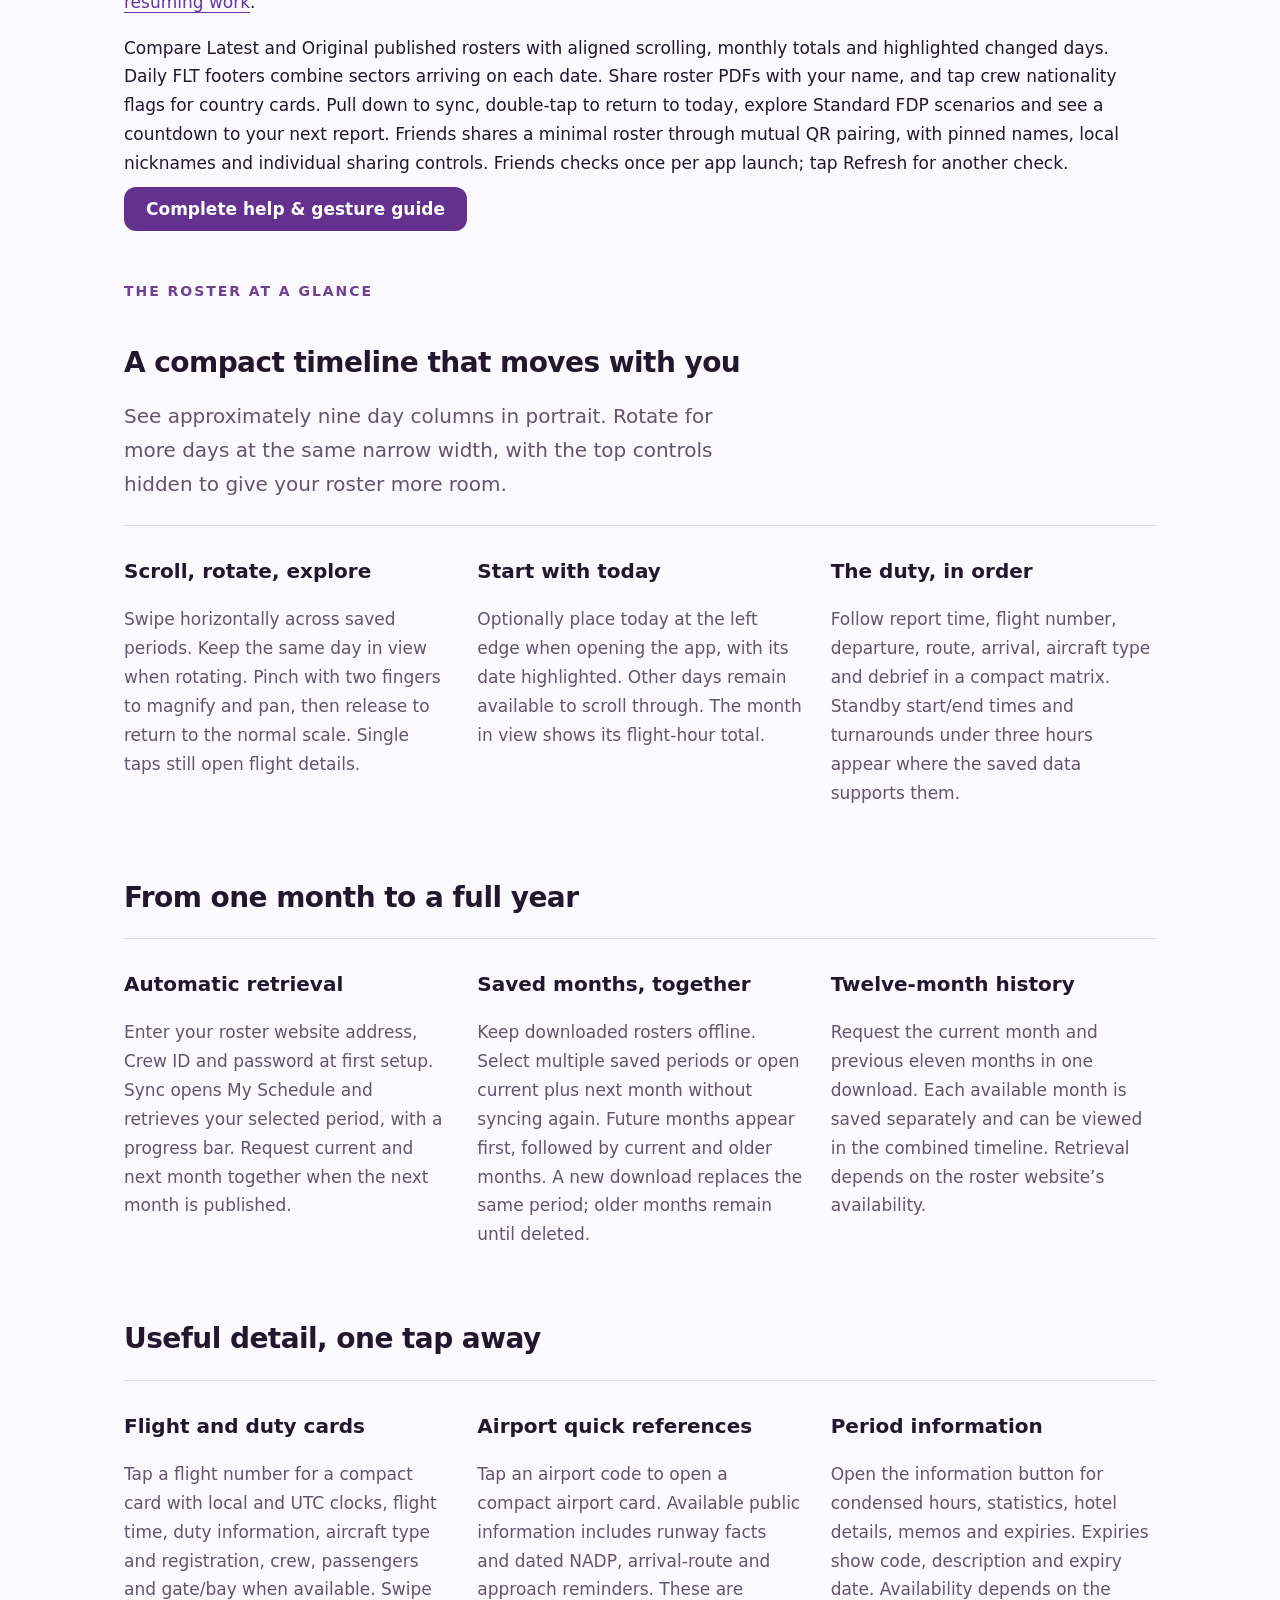
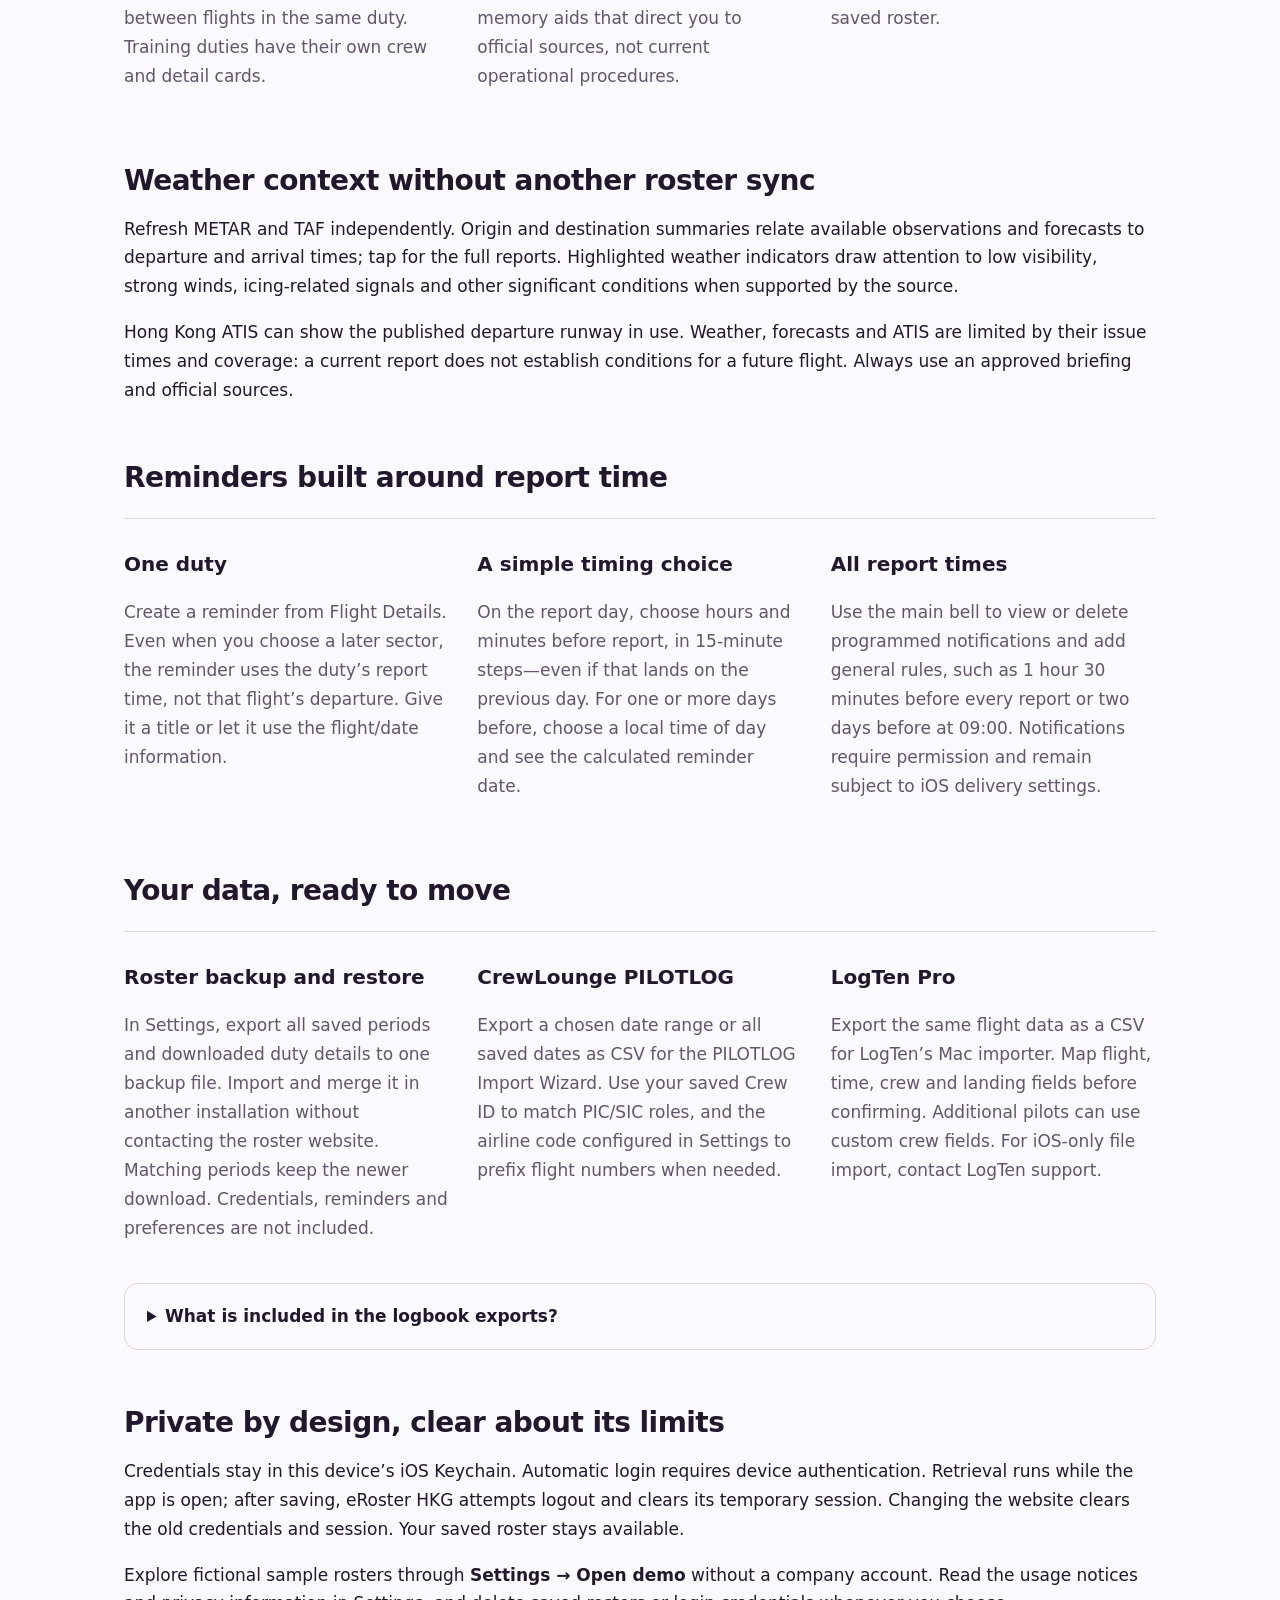
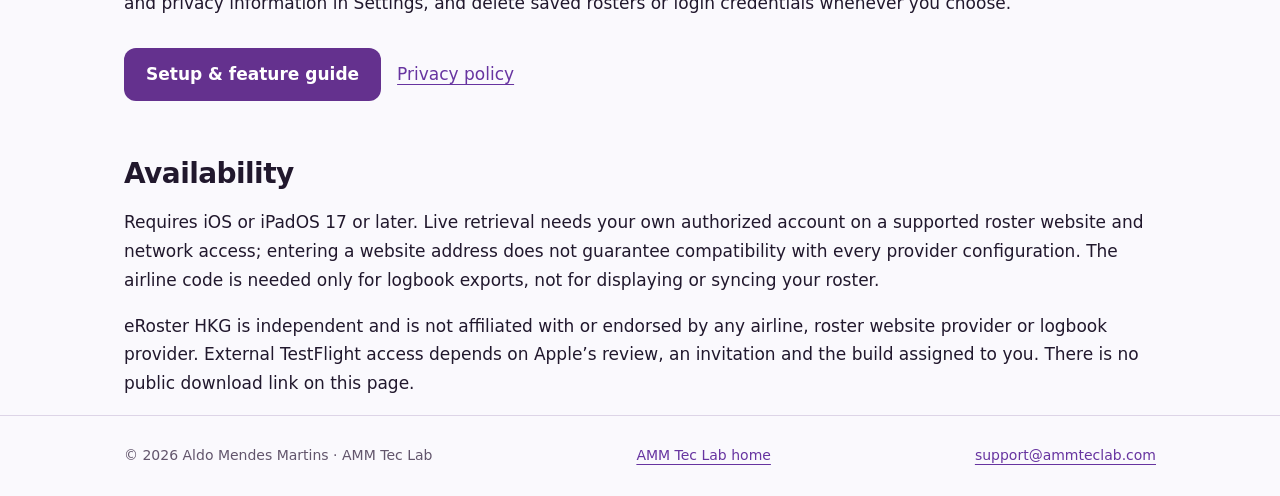
==== commit 20ee1718: "Update eRoster build 17 guide, features and weather privacy" ====
--- a/myroster/index.html
+++ b/myroster/index.html
@@ -1,6 +1,6 @@
 <!doctype html><html lang="en"><head><meta charset="utf-8"><meta name="viewport" content="width=device-width,initial-scale=1"><title>Features &amp; overview | eRoster HKG · AMM Tec Lab</title><meta name="description" content="eRoster HKG app information, support, privacy and usage notices. An independent entertainment-only roster viewer."><meta name="theme-color" content="#64318e"><link rel="canonical" href="https://ammteclab.com/myroster/"><link rel="icon" href="icon.png"><link rel="stylesheet" href="style.css"></head><body><a class="skip" href="#main">Skip to content</a><header><div class="wrap"><a class="brand" href="index.html"><img src="icon.png" width="44" height="44" alt=""><span>eRoster HKG</span></a><nav aria-label="eRoster HKG"><a href="tour.html">Visual tour</a><a href="index.html" aria-current="page">Overview</a><a href="help.html">Help</a><a href="support.html">Support</a><a href="privacy.html">Privacy</a><a href="notices.html">Usage notices</a></nav></div></header><main id="main" class="wrap"><div class="content"><section class="hero"><div><p class="eyebrow">iPhone &amp; iPad · Personal roster companion</p><h1>Your roster.<br>A clearer view.</h1><p class="lead">Browse months in one compact timeline. Open flight details, plan report-time reminders and keep a personal copy of your roster wherever you go.</p><div class="actions"><a class="button" href="#features">Explore the features</a><a href="support.html">Get started</a></div><p class="date">Version 1.0 (16) · TestFlight update with compact roster details and illustrated help.</p></div><img class="hero-icon" src="icon.png" alt="eRoster HKG calendar and airplane app icon" width="260" height="260"></section>
 <aside class="notice" aria-label="Important usage notice"><strong>For entertainment only. Not for operational use.</strong><p>eRoster HKG does not replace official rosters, documents, manuals, weather briefings, procedures or instructions. Verify all information with official sources. Responsibility for your use rests with you, subject to rights and liabilities that cannot legally be excluded.</p><a href="notices.html">Read the full usage notices</a></aside>
-<section><h2>New in build 16</h2><p><strong>Compact details on the main roster.</strong> Layover hotel names wrap vertically in tiny text, with the leading “Rest” label and slash suffix removed. When saved data is available, the first flight’s gate appears below report time and each aircraft registration below its [aircraft type]. Missing values leave no placeholder. Actual-time digits keep their normal size while the leading A is tiny. Pinch and pan to read these compact labels. Gate and registration reflect the last roster sync. These refinements are included in build 16. <a href="help.html#matrix">Read the matrix guide</a>.</p><p><strong>Faster opening and app switching.</strong> Saved opening months appear first while remaining history loads in the background. Return from another app to the same roster and scroll position, with the privacy cover clearing promptly. Older months remain saved, and switching apps does not repeat a completed Friends check. <a href="help.html#startup">Read how opening and resuming work</a>.</p><p>Compare Latest and Original published rosters with aligned scrolling, monthly totals and highlighted changed days. Daily FLT footers combine sectors arriving on each date. Share roster PDFs with your name, and tap crew nationality flags for country cards. Pull down to sync, double-tap to return to today, explore Standard FDP scenarios and see a countdown to your next report. Friends shares a minimal roster through mutual QR pairing, with pinned names, local nicknames and individual sharing controls. Friends checks once per app launch; tap Refresh for another check.</p><p><a class="button" href="help.html">Complete help &amp; gesture guide</a></p></section><section id="features"><p class="eyebrow">The roster at a glance</p><h2>A compact timeline that moves with you</h2><p class="lead">See approximately nine day columns in portrait. Rotate for more days at the same narrow width, with the top controls hidden to give your roster more room.</p><div class="features"><article><h3>Scroll, rotate, explore</h3><p>Swipe horizontally across saved periods. Keep the same day in view when rotating. Pinch with two fingers to magnify and pan, then release to return to the normal scale. Single taps still open flight details.</p></article><article><h3>Start with today</h3><p>Optionally place today at the left edge when opening the app, with its date highlighted. Other days remain available to scroll through. The month in view shows its flight-hour total.</p></article><article><h3>The duty, in order</h3><p>Follow report time, flight number, departure, route, arrival, aircraft type and debrief in a compact matrix. Standby start/end times and turnarounds under three hours appear where the saved data supports them.</p></article></div></section>
+<section><h2>New in build 17</h2><p><strong>Weather and saved-history insights.</strong> Destination forecasts load after the roster appears. Flight weather preserves the last available pre-departure METAR/TAF, ATIS and forecast, with metric visibility and sustained/gust crosswind summaries from bundled runway headings. Optional background refresh is for weather only; roster downloads remain manual. Period information adds block/duty-hour tracking and future projections, with incomplete history clearly marked. These are personal estimates, not an operational briefing or legality assessment.</p><p><strong>More space for your roster.</strong> Busy days resize only their own column. Landscape hides the footer; portrait has a compact countdown and Last synced timestamp. Latest and Original comparison bars and their subtitles stay pinned while both matrices scroll together; only sector changes are highlighted. Reorganized Settings and a four-sector demo make the tools easier to explore.</p><p><strong>Compact details on the main roster.</strong> Layover hotel names wrap vertically in tiny text, with the leading “Rest” label and slash suffix removed. When saved data is available, the first flight’s gate appears below report time and each aircraft registration below its [aircraft type]. Missing values leave no placeholder. Actual-time digits keep their normal size while the leading A is tiny. Pinch and pan to read these compact labels. Gate and registration reflect the last roster sync. These refinements remain available in build 17. <a href="help.html#matrix">Read the matrix guide</a>.</p><p><strong>Faster opening and app switching.</strong> Saved opening months appear first while remaining history loads in the background. Return from another app to the same roster and scroll position, with the privacy cover clearing promptly. Older months remain saved, and switching apps does not repeat a completed Friends check. <a href="help.html#startup">Read how opening and resuming work</a>.</p><p>Compare Latest and Original published rosters with aligned scrolling, monthly totals and highlighted changed days. Daily FLT footers combine sectors arriving on each date. Share roster PDFs with your name, and tap crew nationality flags for country cards. Pull down to sync, double-tap to return to today, explore Standard FDP scenarios and see a countdown to your next report. Friends shares a minimal roster through mutual QR pairing, with pinned names, local nicknames and individual sharing controls. Friends checks once per app launch; tap Refresh for another check.</p><p><a class="button" href="help.html">Complete help &amp; gesture guide</a></p></section><section id="features"><p class="eyebrow">The roster at a glance</p><h2>A compact timeline that moves with you</h2><p class="lead">See approximately nine day columns in portrait. Rotate for more days at the same narrow width, with the top controls hidden to give your roster more room.</p><div class="features"><article><h3>Scroll, rotate, explore</h3><p>Swipe horizontally across saved periods. Keep the same day in view when rotating. Pinch with two fingers to magnify and pan, then release to return to the normal scale. Single taps still open flight details.</p></article><article><h3>Start with today</h3><p>Optionally place today at the left edge when opening the app, with its date highlighted. Other days remain available to scroll through. The month in view shows its flight-hour total.</p></article><article><h3>The duty, in order</h3><p>Follow report time, flight number, departure, route, arrival, aircraft type and debrief in a compact matrix. Standby start/end times and turnarounds under three hours appear where the saved data supports them.</p></article></div></section>
 <section><h2>From one month to a full year</h2><div class="features"><article><h3>Automatic retrieval</h3><p>Enter your roster website address, Crew ID and password at first setup. Sync opens My Schedule and retrieves your selected period, with a progress bar. Request current and next month together when the next month is published.</p></article><article><h3>Saved months, together</h3><p>Keep downloaded rosters offline. Select multiple saved periods or open current plus next month without syncing again. Future months appear first, followed by current and older months. A new download replaces the same period; older months remain until deleted.</p></article><article><h3>Twelve-month history</h3><p>Request the current month and previous eleven months in one download. Each available month is saved separately and can be viewed in the combined timeline. Retrieval depends on the roster website’s availability.</p></article></div></section>
 <section><h2>Useful detail, one tap away</h2><div class="features"><article><h3>Flight and duty cards</h3><p>Tap a flight number for a compact card with local and UTC clocks, flight time, duty information, aircraft type and registration, crew, passengers and gate/bay when available. Swipe between flights in the same duty. Training duties have their own crew and detail cards.</p></article><article><h3>Airport quick references</h3><p>Tap an airport code to open a compact airport card. Available public information includes runway facts and dated NADP, arrival-route and approach reminders. These are memory aids that direct you to official sources, not current operational procedures.</p></article><article><h3>Period information</h3><p>Open the information button for condensed hours, statistics, hotel details, memos and expiries. Expiries show code, description and expiry date. Availability depends on the saved roster.</p></article></div></section>
 <section><h2>Weather context without another roster sync</h2><p>Refresh METAR and TAF independently. Origin and destination summaries relate available observations and forecasts to departure and arrival times; tap for the full reports. Highlighted weather indicators draw attention to low visibility, strong winds, icing-related signals and other significant conditions when supported by the source.</p><p>Hong Kong ATIS can show the published departure runway in use. Weather, forecasts and ATIS are limited by their issue times and coverage: a current report does not establish conditions for a future flight. Always use an approved briefing and official sources.</p></section>
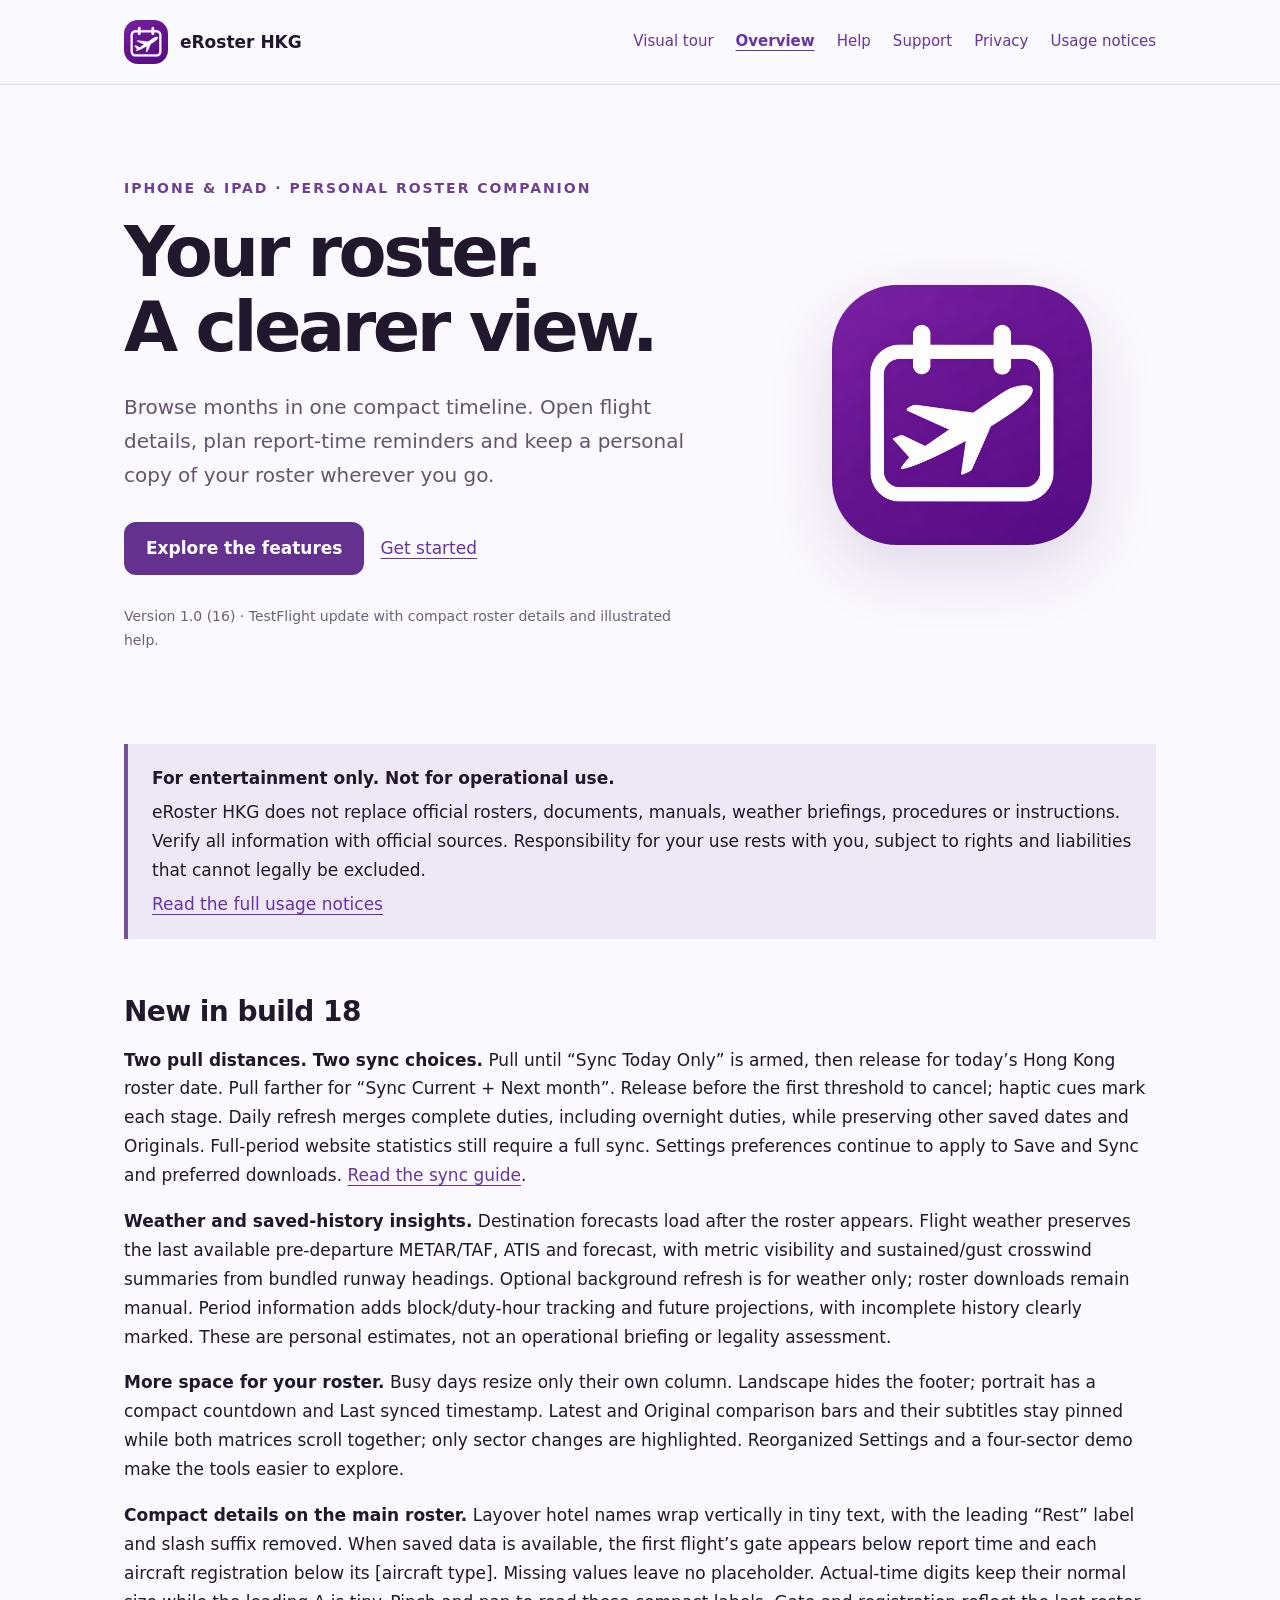
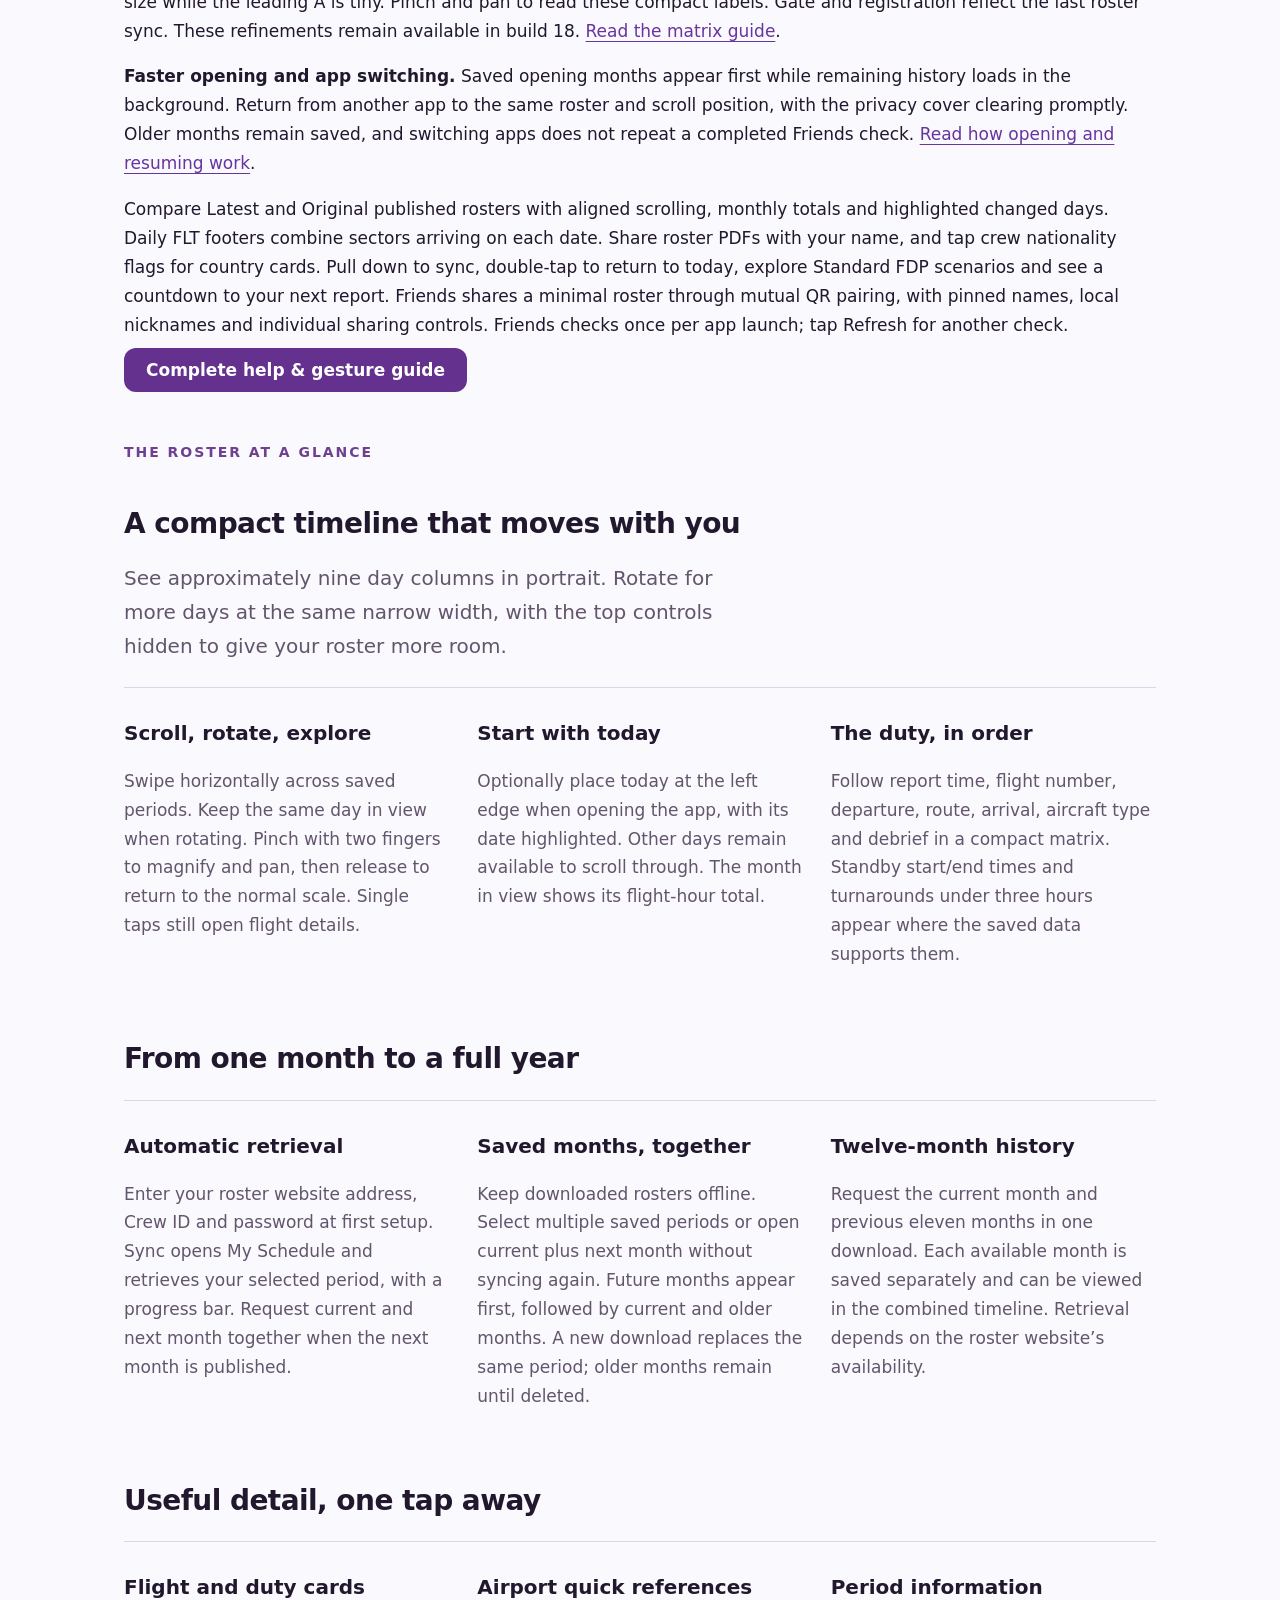
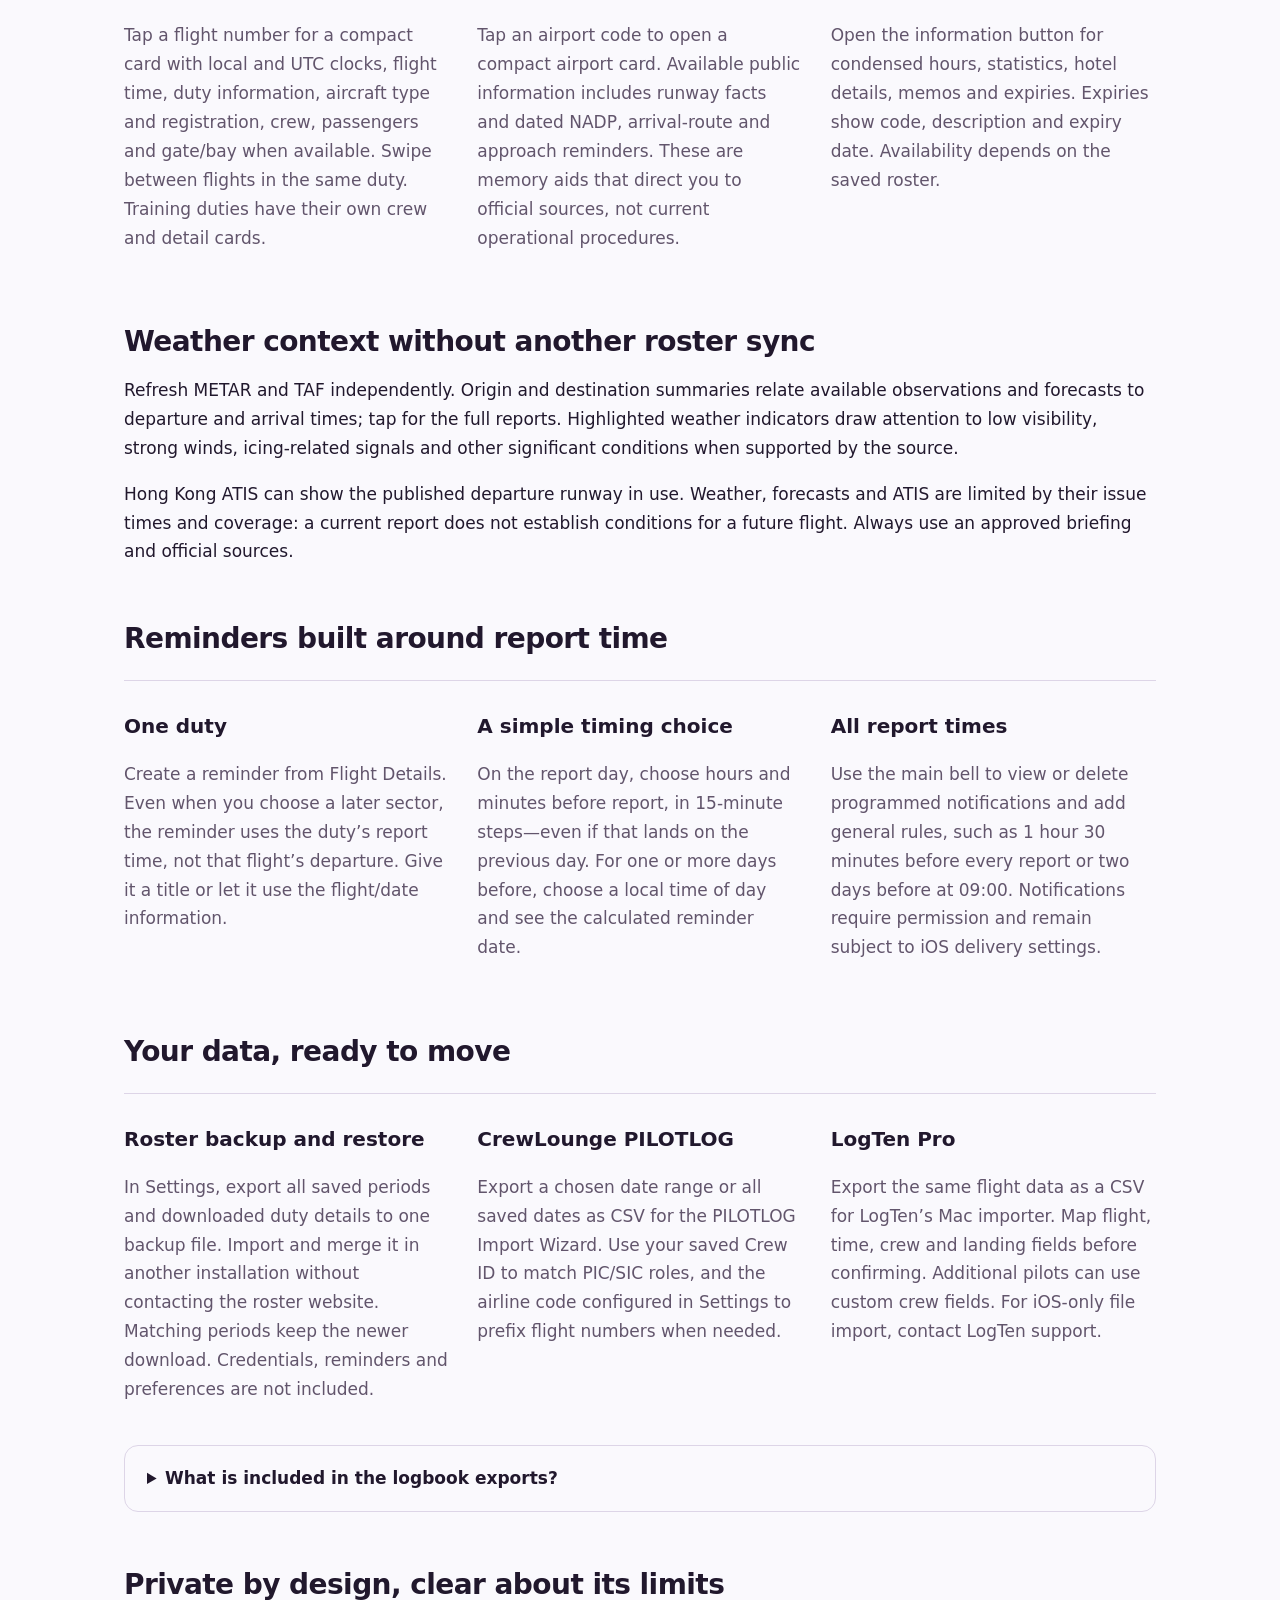
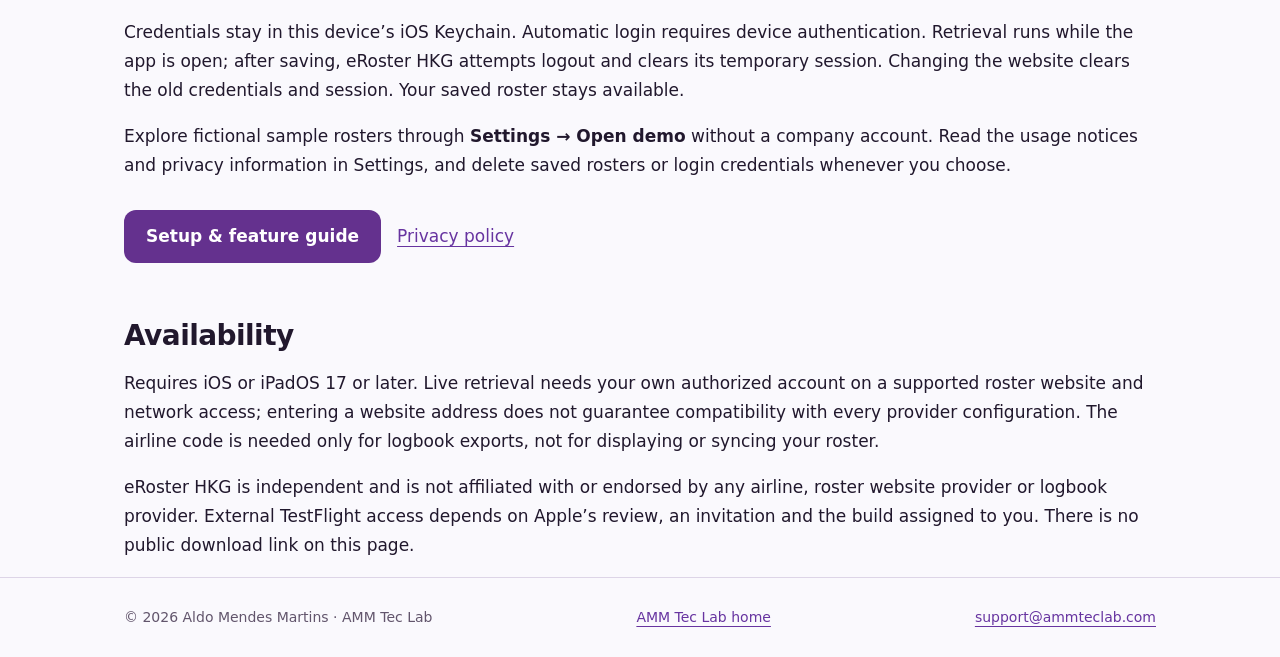
==== commit e7a10c28: "Document build 18 two-stage pull and daily roster refresh" ====
--- a/myroster/index.html
+++ b/myroster/index.html
@@ -1,6 +1,6 @@
 <!doctype html><html lang="en"><head><meta charset="utf-8"><meta name="viewport" content="width=device-width,initial-scale=1"><title>Features &amp; overview | eRoster HKG · AMM Tec Lab</title><meta name="description" content="eRoster HKG app information, support, privacy and usage notices. An independent entertainment-only roster viewer."><meta name="theme-color" content="#64318e"><link rel="canonical" href="https://ammteclab.com/myroster/"><link rel="icon" href="icon.png"><link rel="stylesheet" href="style.css"></head><body><a class="skip" href="#main">Skip to content</a><header><div class="wrap"><a class="brand" href="index.html"><img src="icon.png" width="44" height="44" alt=""><span>eRoster HKG</span></a><nav aria-label="eRoster HKG"><a href="tour.html">Visual tour</a><a href="index.html" aria-current="page">Overview</a><a href="help.html">Help</a><a href="support.html">Support</a><a href="privacy.html">Privacy</a><a href="notices.html">Usage notices</a></nav></div></header><main id="main" class="wrap"><div class="content"><section class="hero"><div><p class="eyebrow">iPhone &amp; iPad · Personal roster companion</p><h1>Your roster.<br>A clearer view.</h1><p class="lead">Browse months in one compact timeline. Open flight details, plan report-time reminders and keep a personal copy of your roster wherever you go.</p><div class="actions"><a class="button" href="#features">Explore the features</a><a href="support.html">Get started</a></div><p class="date">Version 1.0 (16) · TestFlight update with compact roster details and illustrated help.</p></div><img class="hero-icon" src="icon.png" alt="eRoster HKG calendar and airplane app icon" width="260" height="260"></section>
 <aside class="notice" aria-label="Important usage notice"><strong>For entertainment only. Not for operational use.</strong><p>eRoster HKG does not replace official rosters, documents, manuals, weather briefings, procedures or instructions. Verify all information with official sources. Responsibility for your use rests with you, subject to rights and liabilities that cannot legally be excluded.</p><a href="notices.html">Read the full usage notices</a></aside>
-<section><h2>New in build 17</h2><p><strong>Weather and saved-history insights.</strong> Destination forecasts load after the roster appears. Flight weather preserves the last available pre-departure METAR/TAF, ATIS and forecast, with metric visibility and sustained/gust crosswind summaries from bundled runway headings. Optional background refresh is for weather only; roster downloads remain manual. Period information adds block/duty-hour tracking and future projections, with incomplete history clearly marked. These are personal estimates, not an operational briefing or legality assessment.</p><p><strong>More space for your roster.</strong> Busy days resize only their own column. Landscape hides the footer; portrait has a compact countdown and Last synced timestamp. Latest and Original comparison bars and their subtitles stay pinned while both matrices scroll together; only sector changes are highlighted. Reorganized Settings and a four-sector demo make the tools easier to explore.</p><p><strong>Compact details on the main roster.</strong> Layover hotel names wrap vertically in tiny text, with the leading “Rest” label and slash suffix removed. When saved data is available, the first flight’s gate appears below report time and each aircraft registration below its [aircraft type]. Missing values leave no placeholder. Actual-time digits keep their normal size while the leading A is tiny. Pinch and pan to read these compact labels. Gate and registration reflect the last roster sync. These refinements remain available in build 17. <a href="help.html#matrix">Read the matrix guide</a>.</p><p><strong>Faster opening and app switching.</strong> Saved opening months appear first while remaining history loads in the background. Return from another app to the same roster and scroll position, with the privacy cover clearing promptly. Older months remain saved, and switching apps does not repeat a completed Friends check. <a href="help.html#startup">Read how opening and resuming work</a>.</p><p>Compare Latest and Original published rosters with aligned scrolling, monthly totals and highlighted changed days. Daily FLT footers combine sectors arriving on each date. Share roster PDFs with your name, and tap crew nationality flags for country cards. Pull down to sync, double-tap to return to today, explore Standard FDP scenarios and see a countdown to your next report. Friends shares a minimal roster through mutual QR pairing, with pinned names, local nicknames and individual sharing controls. Friends checks once per app launch; tap Refresh for another check.</p><p><a class="button" href="help.html">Complete help &amp; gesture guide</a></p></section><section id="features"><p class="eyebrow">The roster at a glance</p><h2>A compact timeline that moves with you</h2><p class="lead">See approximately nine day columns in portrait. Rotate for more days at the same narrow width, with the top controls hidden to give your roster more room.</p><div class="features"><article><h3>Scroll, rotate, explore</h3><p>Swipe horizontally across saved periods. Keep the same day in view when rotating. Pinch with two fingers to magnify and pan, then release to return to the normal scale. Single taps still open flight details.</p></article><article><h3>Start with today</h3><p>Optionally place today at the left edge when opening the app, with its date highlighted. Other days remain available to scroll through. The month in view shows its flight-hour total.</p></article><article><h3>The duty, in order</h3><p>Follow report time, flight number, departure, route, arrival, aircraft type and debrief in a compact matrix. Standby start/end times and turnarounds under three hours appear where the saved data supports them.</p></article></div></section>
+<section><h2>New in build 18</h2><p><strong>Two pull distances. Two sync choices.</strong> Pull until “Sync Today Only” is armed, then release for today’s Hong Kong roster date. Pull farther for “Sync Current + Next month”. Release before the first threshold to cancel; haptic cues mark each stage. Daily refresh merges complete duties, including overnight duties, while preserving other saved dates and Originals. Full-period website statistics still require a full sync. Settings preferences continue to apply to Save and Sync and preferred downloads. <a href="help.html#sync">Read the sync guide</a>.</p><p><strong>Weather and saved-history insights.</strong> Destination forecasts load after the roster appears. Flight weather preserves the last available pre-departure METAR/TAF, ATIS and forecast, with metric visibility and sustained/gust crosswind summaries from bundled runway headings. Optional background refresh is for weather only; roster downloads remain manual. Period information adds block/duty-hour tracking and future projections, with incomplete history clearly marked. These are personal estimates, not an operational briefing or legality assessment.</p><p><strong>More space for your roster.</strong> Busy days resize only their own column. Landscape hides the footer; portrait has a compact countdown and Last synced timestamp. Latest and Original comparison bars and their subtitles stay pinned while both matrices scroll together; only sector changes are highlighted. Reorganized Settings and a four-sector demo make the tools easier to explore.</p><p><strong>Compact details on the main roster.</strong> Layover hotel names wrap vertically in tiny text, with the leading “Rest” label and slash suffix removed. When saved data is available, the first flight’s gate appears below report time and each aircraft registration below its [aircraft type]. Missing values leave no placeholder. Actual-time digits keep their normal size while the leading A is tiny. Pinch and pan to read these compact labels. Gate and registration reflect the last roster sync. These refinements remain available in build 18. <a href="help.html#matrix">Read the matrix guide</a>.</p><p><strong>Faster opening and app switching.</strong> Saved opening months appear first while remaining history loads in the background. Return from another app to the same roster and scroll position, with the privacy cover clearing promptly. Older months remain saved, and switching apps does not repeat a completed Friends check. <a href="help.html#startup">Read how opening and resuming work</a>.</p><p>Compare Latest and Original published rosters with aligned scrolling, monthly totals and highlighted changed days. Daily FLT footers combine sectors arriving on each date. Share roster PDFs with your name, and tap crew nationality flags for country cards. Pull down to sync, double-tap to return to today, explore Standard FDP scenarios and see a countdown to your next report. Friends shares a minimal roster through mutual QR pairing, with pinned names, local nicknames and individual sharing controls. Friends checks once per app launch; tap Refresh for another check.</p><p><a class="button" href="help.html">Complete help &amp; gesture guide</a></p></section><section id="features"><p class="eyebrow">The roster at a glance</p><h2>A compact timeline that moves with you</h2><p class="lead">See approximately nine day columns in portrait. Rotate for more days at the same narrow width, with the top controls hidden to give your roster more room.</p><div class="features"><article><h3>Scroll, rotate, explore</h3><p>Swipe horizontally across saved periods. Keep the same day in view when rotating. Pinch with two fingers to magnify and pan, then release to return to the normal scale. Single taps still open flight details.</p></article><article><h3>Start with today</h3><p>Optionally place today at the left edge when opening the app, with its date highlighted. Other days remain available to scroll through. The month in view shows its flight-hour total.</p></article><article><h3>The duty, in order</h3><p>Follow report time, flight number, departure, route, arrival, aircraft type and debrief in a compact matrix. Standby start/end times and turnarounds under three hours appear where the saved data supports them.</p></article></div></section>
 <section><h2>From one month to a full year</h2><div class="features"><article><h3>Automatic retrieval</h3><p>Enter your roster website address, Crew ID and password at first setup. Sync opens My Schedule and retrieves your selected period, with a progress bar. Request current and next month together when the next month is published.</p></article><article><h3>Saved months, together</h3><p>Keep downloaded rosters offline. Select multiple saved periods or open current plus next month without syncing again. Future months appear first, followed by current and older months. A new download replaces the same period; older months remain until deleted.</p></article><article><h3>Twelve-month history</h3><p>Request the current month and previous eleven months in one download. Each available month is saved separately and can be viewed in the combined timeline. Retrieval depends on the roster website’s availability.</p></article></div></section>
 <section><h2>Useful detail, one tap away</h2><div class="features"><article><h3>Flight and duty cards</h3><p>Tap a flight number for a compact card with local and UTC clocks, flight time, duty information, aircraft type and registration, crew, passengers and gate/bay when available. Swipe between flights in the same duty. Training duties have their own crew and detail cards.</p></article><article><h3>Airport quick references</h3><p>Tap an airport code to open a compact airport card. Available public information includes runway facts and dated NADP, arrival-route and approach reminders. These are memory aids that direct you to official sources, not current operational procedures.</p></article><article><h3>Period information</h3><p>Open the information button for condensed hours, statistics, hotel details, memos and expiries. Expiries show code, description and expiry date. Availability depends on the saved roster.</p></article></div></section>
 <section><h2>Weather context without another roster sync</h2><p>Refresh METAR and TAF independently. Origin and destination summaries relate available observations and forecasts to departure and arrival times; tap for the full reports. Highlighted weather indicators draw attention to low visibility, strong winds, icing-related signals and other significant conditions when supported by the source.</p><p>Hong Kong ATIS can show the published departure runway in use. Weather, forecasts and ATIS are limited by their issue times and coverage: a current report does not establish conditions for a future flight. Always use an approved briefing and official sources.</p></section>
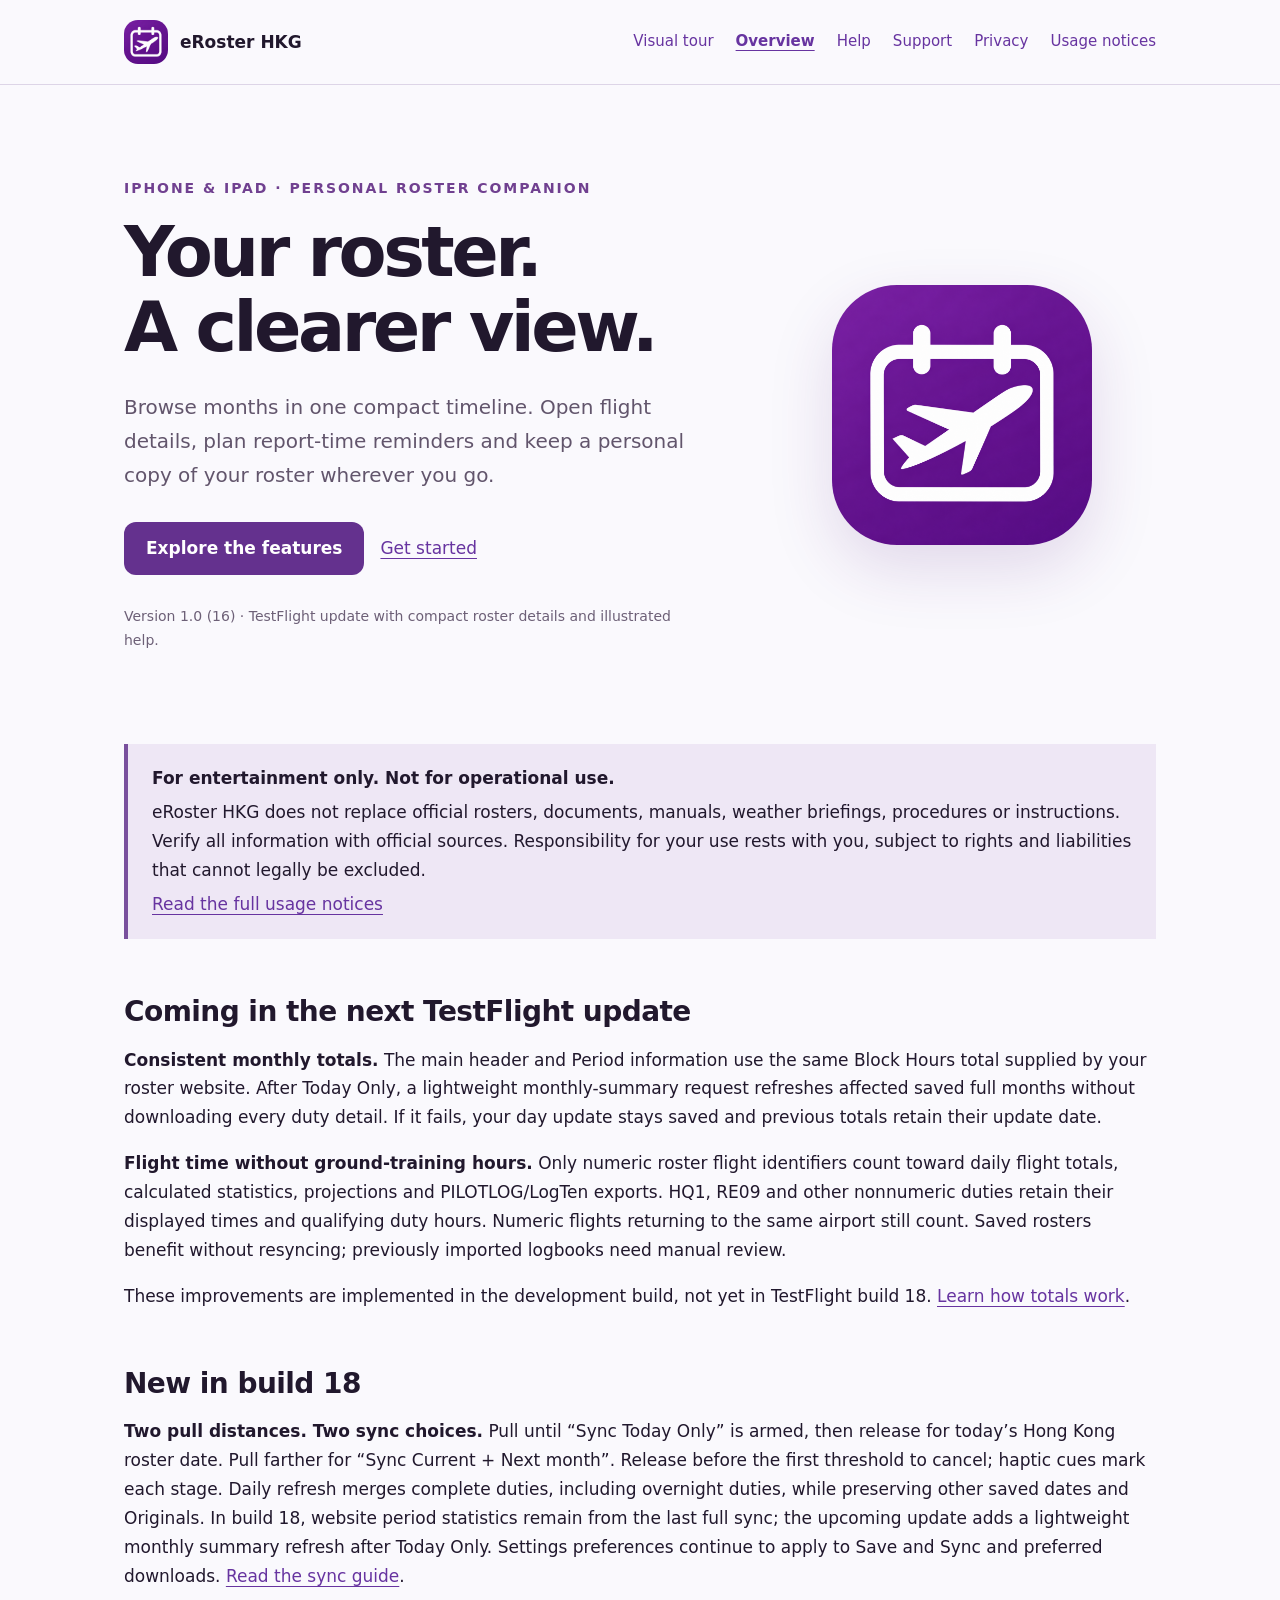
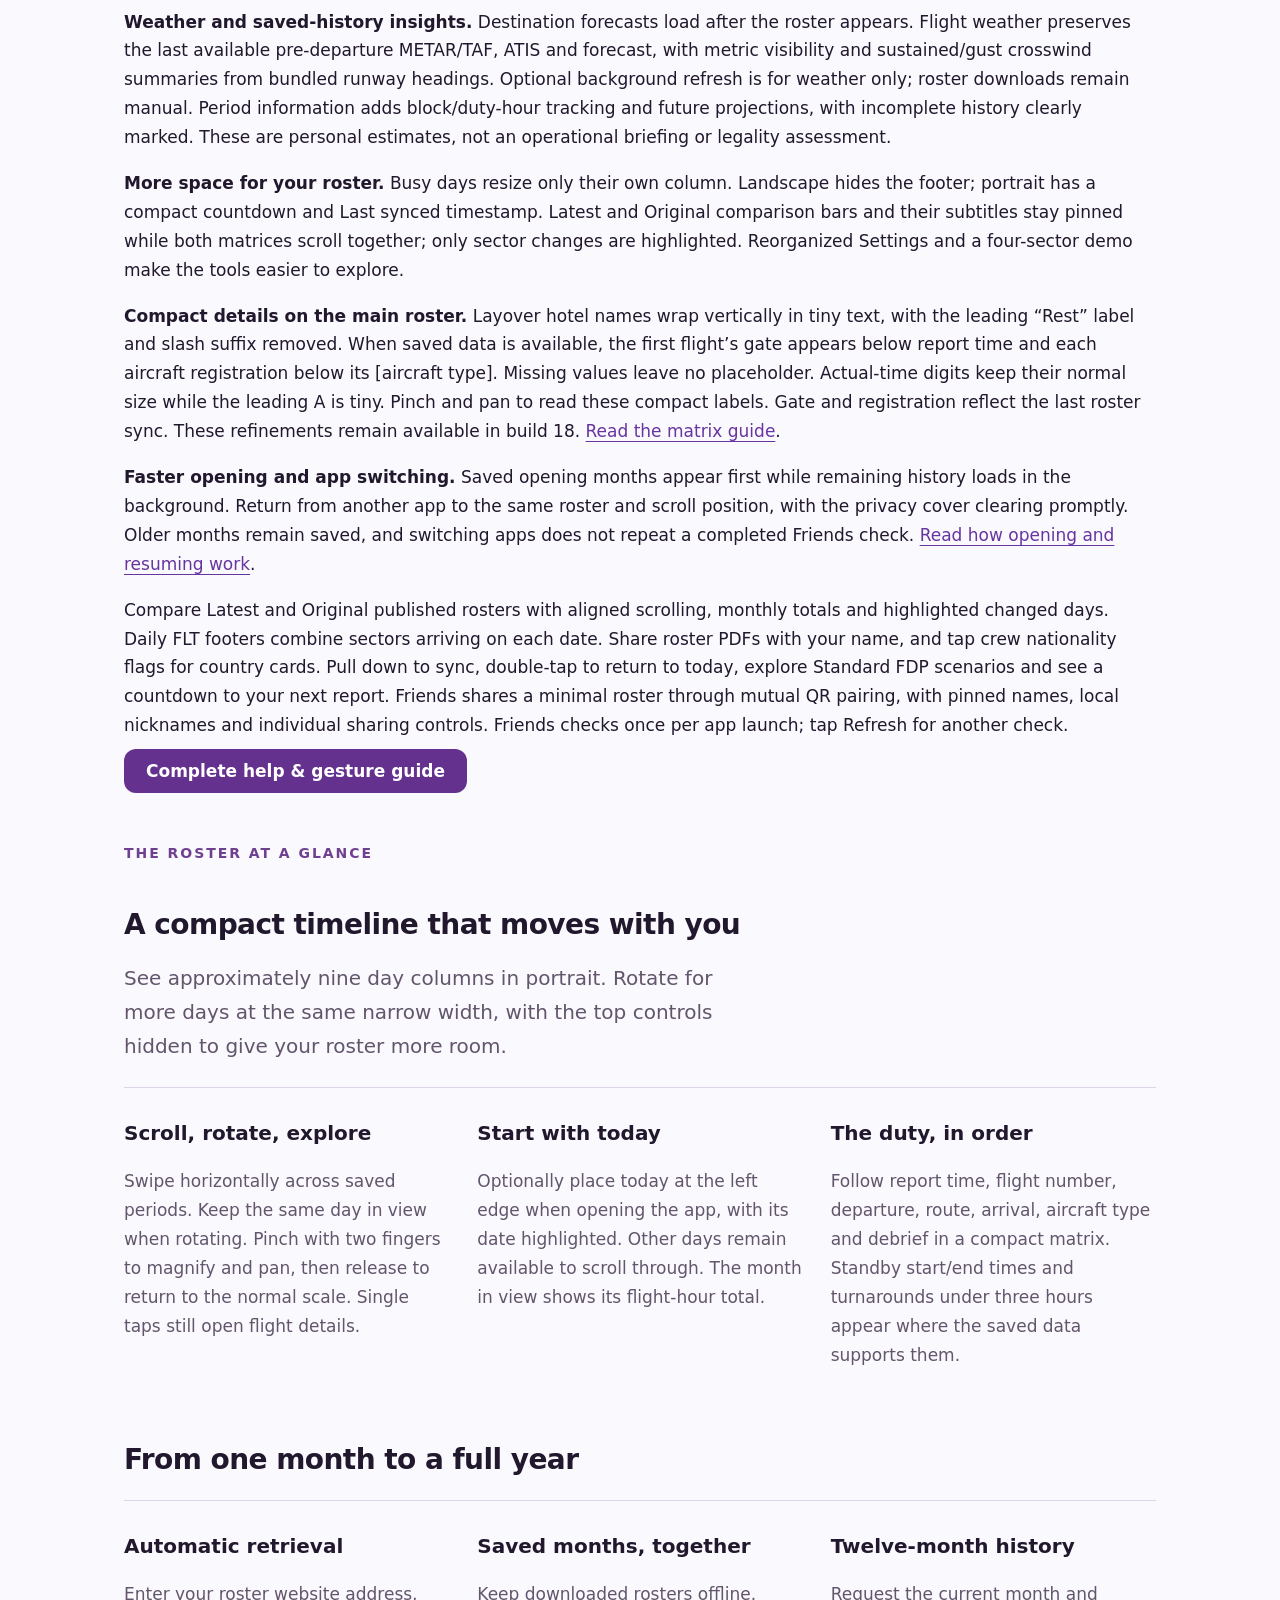
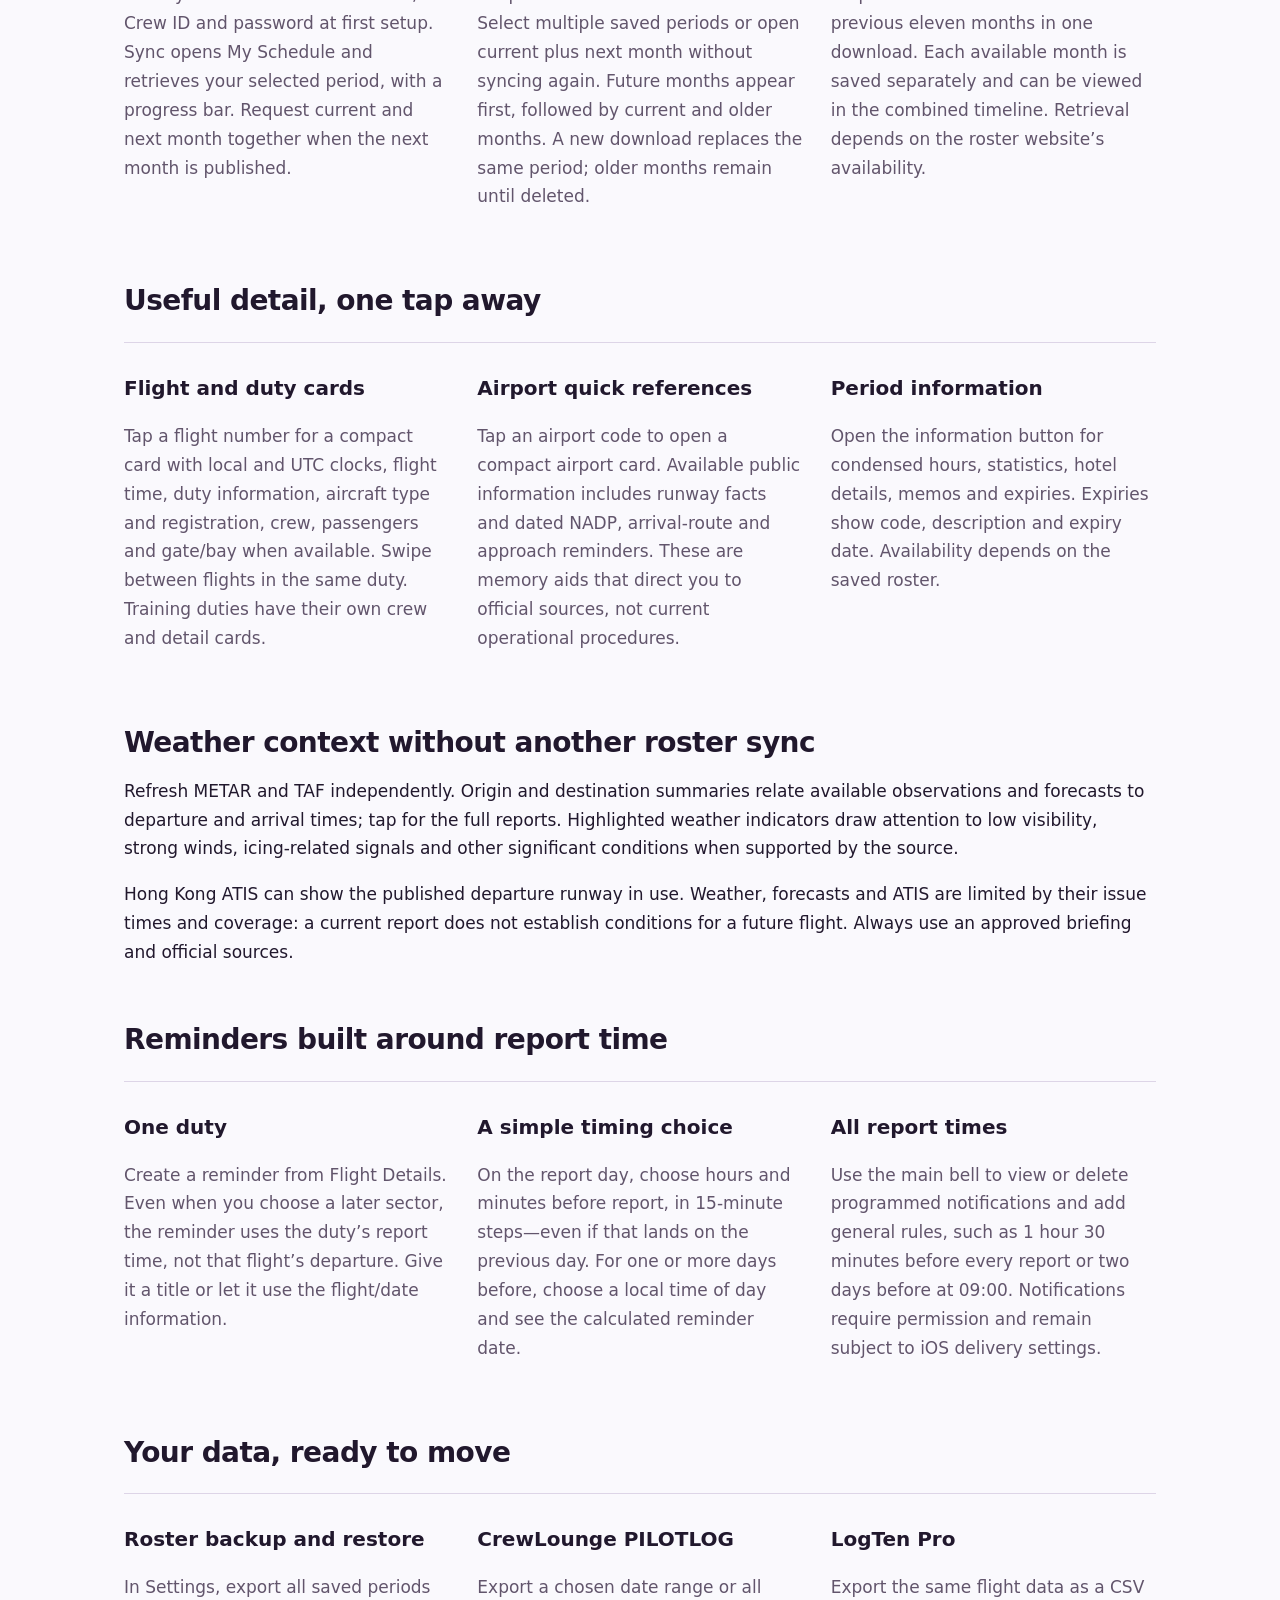
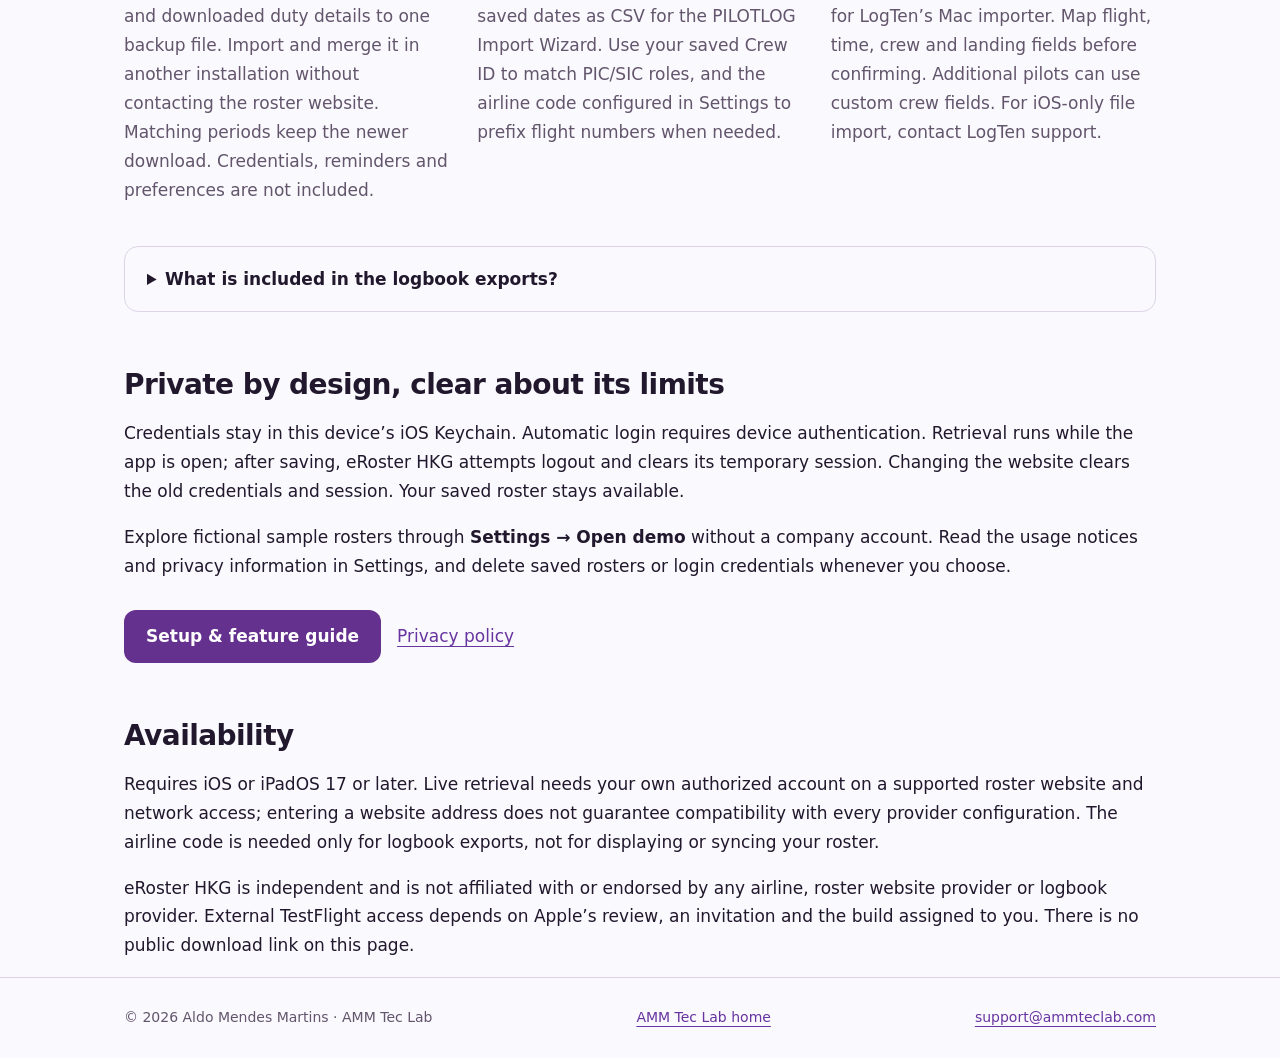
==== commit b35382c1: "Document monthly summary refresh and numeric flight classification" ====
--- a/myroster/index.html
+++ b/myroster/index.html
@@ -1,6 +1,6 @@
 <!doctype html><html lang="en"><head><meta charset="utf-8"><meta name="viewport" content="width=device-width,initial-scale=1"><title>Features &amp; overview | eRoster HKG · AMM Tec Lab</title><meta name="description" content="eRoster HKG app information, support, privacy and usage notices. An independent entertainment-only roster viewer."><meta name="theme-color" content="#64318e"><link rel="canonical" href="https://ammteclab.com/myroster/"><link rel="icon" href="icon.png"><link rel="stylesheet" href="style.css"></head><body><a class="skip" href="#main">Skip to content</a><header><div class="wrap"><a class="brand" href="index.html"><img src="icon.png" width="44" height="44" alt=""><span>eRoster HKG</span></a><nav aria-label="eRoster HKG"><a href="tour.html">Visual tour</a><a href="index.html" aria-current="page">Overview</a><a href="help.html">Help</a><a href="support.html">Support</a><a href="privacy.html">Privacy</a><a href="notices.html">Usage notices</a></nav></div></header><main id="main" class="wrap"><div class="content"><section class="hero"><div><p class="eyebrow">iPhone &amp; iPad · Personal roster companion</p><h1>Your roster.<br>A clearer view.</h1><p class="lead">Browse months in one compact timeline. Open flight details, plan report-time reminders and keep a personal copy of your roster wherever you go.</p><div class="actions"><a class="button" href="#features">Explore the features</a><a href="support.html">Get started</a></div><p class="date">Version 1.0 (16) · TestFlight update with compact roster details and illustrated help.</p></div><img class="hero-icon" src="icon.png" alt="eRoster HKG calendar and airplane app icon" width="260" height="260"></section>
 <aside class="notice" aria-label="Important usage notice"><strong>For entertainment only. Not for operational use.</strong><p>eRoster HKG does not replace official rosters, documents, manuals, weather briefings, procedures or instructions. Verify all information with official sources. Responsibility for your use rests with you, subject to rights and liabilities that cannot legally be excluded.</p><a href="notices.html">Read the full usage notices</a></aside>
-<section><h2>New in build 18</h2><p><strong>Two pull distances. Two sync choices.</strong> Pull until “Sync Today Only” is armed, then release for today’s Hong Kong roster date. Pull farther for “Sync Current + Next month”. Release before the first threshold to cancel; haptic cues mark each stage. Daily refresh merges complete duties, including overnight duties, while preserving other saved dates and Originals. Full-period website statistics still require a full sync. Settings preferences continue to apply to Save and Sync and preferred downloads. <a href="help.html#sync">Read the sync guide</a>.</p><p><strong>Weather and saved-history insights.</strong> Destination forecasts load after the roster appears. Flight weather preserves the last available pre-departure METAR/TAF, ATIS and forecast, with metric visibility and sustained/gust crosswind summaries from bundled runway headings. Optional background refresh is for weather only; roster downloads remain manual. Period information adds block/duty-hour tracking and future projections, with incomplete history clearly marked. These are personal estimates, not an operational briefing or legality assessment.</p><p><strong>More space for your roster.</strong> Busy days resize only their own column. Landscape hides the footer; portrait has a compact countdown and Last synced timestamp. Latest and Original comparison bars and their subtitles stay pinned while both matrices scroll together; only sector changes are highlighted. Reorganized Settings and a four-sector demo make the tools easier to explore.</p><p><strong>Compact details on the main roster.</strong> Layover hotel names wrap vertically in tiny text, with the leading “Rest” label and slash suffix removed. When saved data is available, the first flight’s gate appears below report time and each aircraft registration below its [aircraft type]. Missing values leave no placeholder. Actual-time digits keep their normal size while the leading A is tiny. Pinch and pan to read these compact labels. Gate and registration reflect the last roster sync. These refinements remain available in build 18. <a href="help.html#matrix">Read the matrix guide</a>.</p><p><strong>Faster opening and app switching.</strong> Saved opening months appear first while remaining history loads in the background. Return from another app to the same roster and scroll position, with the privacy cover clearing promptly. Older months remain saved, and switching apps does not repeat a completed Friends check. <a href="help.html#startup">Read how opening and resuming work</a>.</p><p>Compare Latest and Original published rosters with aligned scrolling, monthly totals and highlighted changed days. Daily FLT footers combine sectors arriving on each date. Share roster PDFs with your name, and tap crew nationality flags for country cards. Pull down to sync, double-tap to return to today, explore Standard FDP scenarios and see a countdown to your next report. Friends shares a minimal roster through mutual QR pairing, with pinned names, local nicknames and individual sharing controls. Friends checks once per app launch; tap Refresh for another check.</p><p><a class="button" href="help.html">Complete help &amp; gesture guide</a></p></section><section id="features"><p class="eyebrow">The roster at a glance</p><h2>A compact timeline that moves with you</h2><p class="lead">See approximately nine day columns in portrait. Rotate for more days at the same narrow width, with the top controls hidden to give your roster more room.</p><div class="features"><article><h3>Scroll, rotate, explore</h3><p>Swipe horizontally across saved periods. Keep the same day in view when rotating. Pinch with two fingers to magnify and pan, then release to return to the normal scale. Single taps still open flight details.</p></article><article><h3>Start with today</h3><p>Optionally place today at the left edge when opening the app, with its date highlighted. Other days remain available to scroll through. The month in view shows its flight-hour total.</p></article><article><h3>The duty, in order</h3><p>Follow report time, flight number, departure, route, arrival, aircraft type and debrief in a compact matrix. Standby start/end times and turnarounds under three hours appear where the saved data supports them.</p></article></div></section>
+<section><h2>Coming in the next TestFlight update</h2><p><strong>Consistent monthly totals.</strong> The main header and Period information use the same Block Hours total supplied by your roster website. After Today Only, a lightweight monthly-summary request refreshes affected saved full months without downloading every duty detail. If it fails, your day update stays saved and previous totals retain their update date.</p><p><strong>Flight time without ground-training hours.</strong> Only numeric roster flight identifiers count toward daily flight totals, calculated statistics, projections and PILOTLOG/LogTen exports. HQ1, RE09 and other nonnumeric duties retain their displayed times and qualifying duty hours. Numeric flights returning to the same airport still count. Saved rosters benefit without resyncing; previously imported logbooks need manual review.</p><p>These improvements are implemented in the development build, not yet in TestFlight build 18. <a href="help.html#matrix">Learn how totals work</a>.</p></section><section><h2>New in build 18</h2><p><strong>Two pull distances. Two sync choices.</strong> Pull until “Sync Today Only” is armed, then release for today’s Hong Kong roster date. Pull farther for “Sync Current + Next month”. Release before the first threshold to cancel; haptic cues mark each stage. Daily refresh merges complete duties, including overnight duties, while preserving other saved dates and Originals. In build 18, website period statistics remain from the last full sync; the upcoming update adds a lightweight monthly summary refresh after Today Only. Settings preferences continue to apply to Save and Sync and preferred downloads. <a href="help.html#sync">Read the sync guide</a>.</p><p><strong>Weather and saved-history insights.</strong> Destination forecasts load after the roster appears. Flight weather preserves the last available pre-departure METAR/TAF, ATIS and forecast, with metric visibility and sustained/gust crosswind summaries from bundled runway headings. Optional background refresh is for weather only; roster downloads remain manual. Period information adds block/duty-hour tracking and future projections, with incomplete history clearly marked. These are personal estimates, not an operational briefing or legality assessment.</p><p><strong>More space for your roster.</strong> Busy days resize only their own column. Landscape hides the footer; portrait has a compact countdown and Last synced timestamp. Latest and Original comparison bars and their subtitles stay pinned while both matrices scroll together; only sector changes are highlighted. Reorganized Settings and a four-sector demo make the tools easier to explore.</p><p><strong>Compact details on the main roster.</strong> Layover hotel names wrap vertically in tiny text, with the leading “Rest” label and slash suffix removed. When saved data is available, the first flight’s gate appears below report time and each aircraft registration below its [aircraft type]. Missing values leave no placeholder. Actual-time digits keep their normal size while the leading A is tiny. Pinch and pan to read these compact labels. Gate and registration reflect the last roster sync. These refinements remain available in build 18. <a href="help.html#matrix">Read the matrix guide</a>.</p><p><strong>Faster opening and app switching.</strong> Saved opening months appear first while remaining history loads in the background. Return from another app to the same roster and scroll position, with the privacy cover clearing promptly. Older months remain saved, and switching apps does not repeat a completed Friends check. <a href="help.html#startup">Read how opening and resuming work</a>.</p><p>Compare Latest and Original published rosters with aligned scrolling, monthly totals and highlighted changed days. Daily FLT footers combine sectors arriving on each date. Share roster PDFs with your name, and tap crew nationality flags for country cards. Pull down to sync, double-tap to return to today, explore Standard FDP scenarios and see a countdown to your next report. Friends shares a minimal roster through mutual QR pairing, with pinned names, local nicknames and individual sharing controls. Friends checks once per app launch; tap Refresh for another check.</p><p><a class="button" href="help.html">Complete help &amp; gesture guide</a></p></section><section id="features"><p class="eyebrow">The roster at a glance</p><h2>A compact timeline that moves with you</h2><p class="lead">See approximately nine day columns in portrait. Rotate for more days at the same narrow width, with the top controls hidden to give your roster more room.</p><div class="features"><article><h3>Scroll, rotate, explore</h3><p>Swipe horizontally across saved periods. Keep the same day in view when rotating. Pinch with two fingers to magnify and pan, then release to return to the normal scale. Single taps still open flight details.</p></article><article><h3>Start with today</h3><p>Optionally place today at the left edge when opening the app, with its date highlighted. Other days remain available to scroll through. The month in view shows its flight-hour total.</p></article><article><h3>The duty, in order</h3><p>Follow report time, flight number, departure, route, arrival, aircraft type and debrief in a compact matrix. Standby start/end times and turnarounds under three hours appear where the saved data supports them.</p></article></div></section>
 <section><h2>From one month to a full year</h2><div class="features"><article><h3>Automatic retrieval</h3><p>Enter your roster website address, Crew ID and password at first setup. Sync opens My Schedule and retrieves your selected period, with a progress bar. Request current and next month together when the next month is published.</p></article><article><h3>Saved months, together</h3><p>Keep downloaded rosters offline. Select multiple saved periods or open current plus next month without syncing again. Future months appear first, followed by current and older months. A new download replaces the same period; older months remain until deleted.</p></article><article><h3>Twelve-month history</h3><p>Request the current month and previous eleven months in one download. Each available month is saved separately and can be viewed in the combined timeline. Retrieval depends on the roster website’s availability.</p></article></div></section>
 <section><h2>Useful detail, one tap away</h2><div class="features"><article><h3>Flight and duty cards</h3><p>Tap a flight number for a compact card with local and UTC clocks, flight time, duty information, aircraft type and registration, crew, passengers and gate/bay when available. Swipe between flights in the same duty. Training duties have their own crew and detail cards.</p></article><article><h3>Airport quick references</h3><p>Tap an airport code to open a compact airport card. Available public information includes runway facts and dated NADP, arrival-route and approach reminders. These are memory aids that direct you to official sources, not current operational procedures.</p></article><article><h3>Period information</h3><p>Open the information button for condensed hours, statistics, hotel details, memos and expiries. Expiries show code, description and expiry date. Availability depends on the saved roster.</p></article></div></section>
 <section><h2>Weather context without another roster sync</h2><p>Refresh METAR and TAF independently. Origin and destination summaries relate available observations and forecasts to departure and arrival times; tap for the full reports. Highlighted weather indicators draw attention to low visibility, strong winds, icing-related signals and other significant conditions when supported by the source.</p><p>Hong Kong ATIS can show the published departure runway in use. Weather, forecasts and ATIS are limited by their issue times and coverage: a current report does not establish conditions for a future flight. Always use an approved briefing and official sources.</p></section>
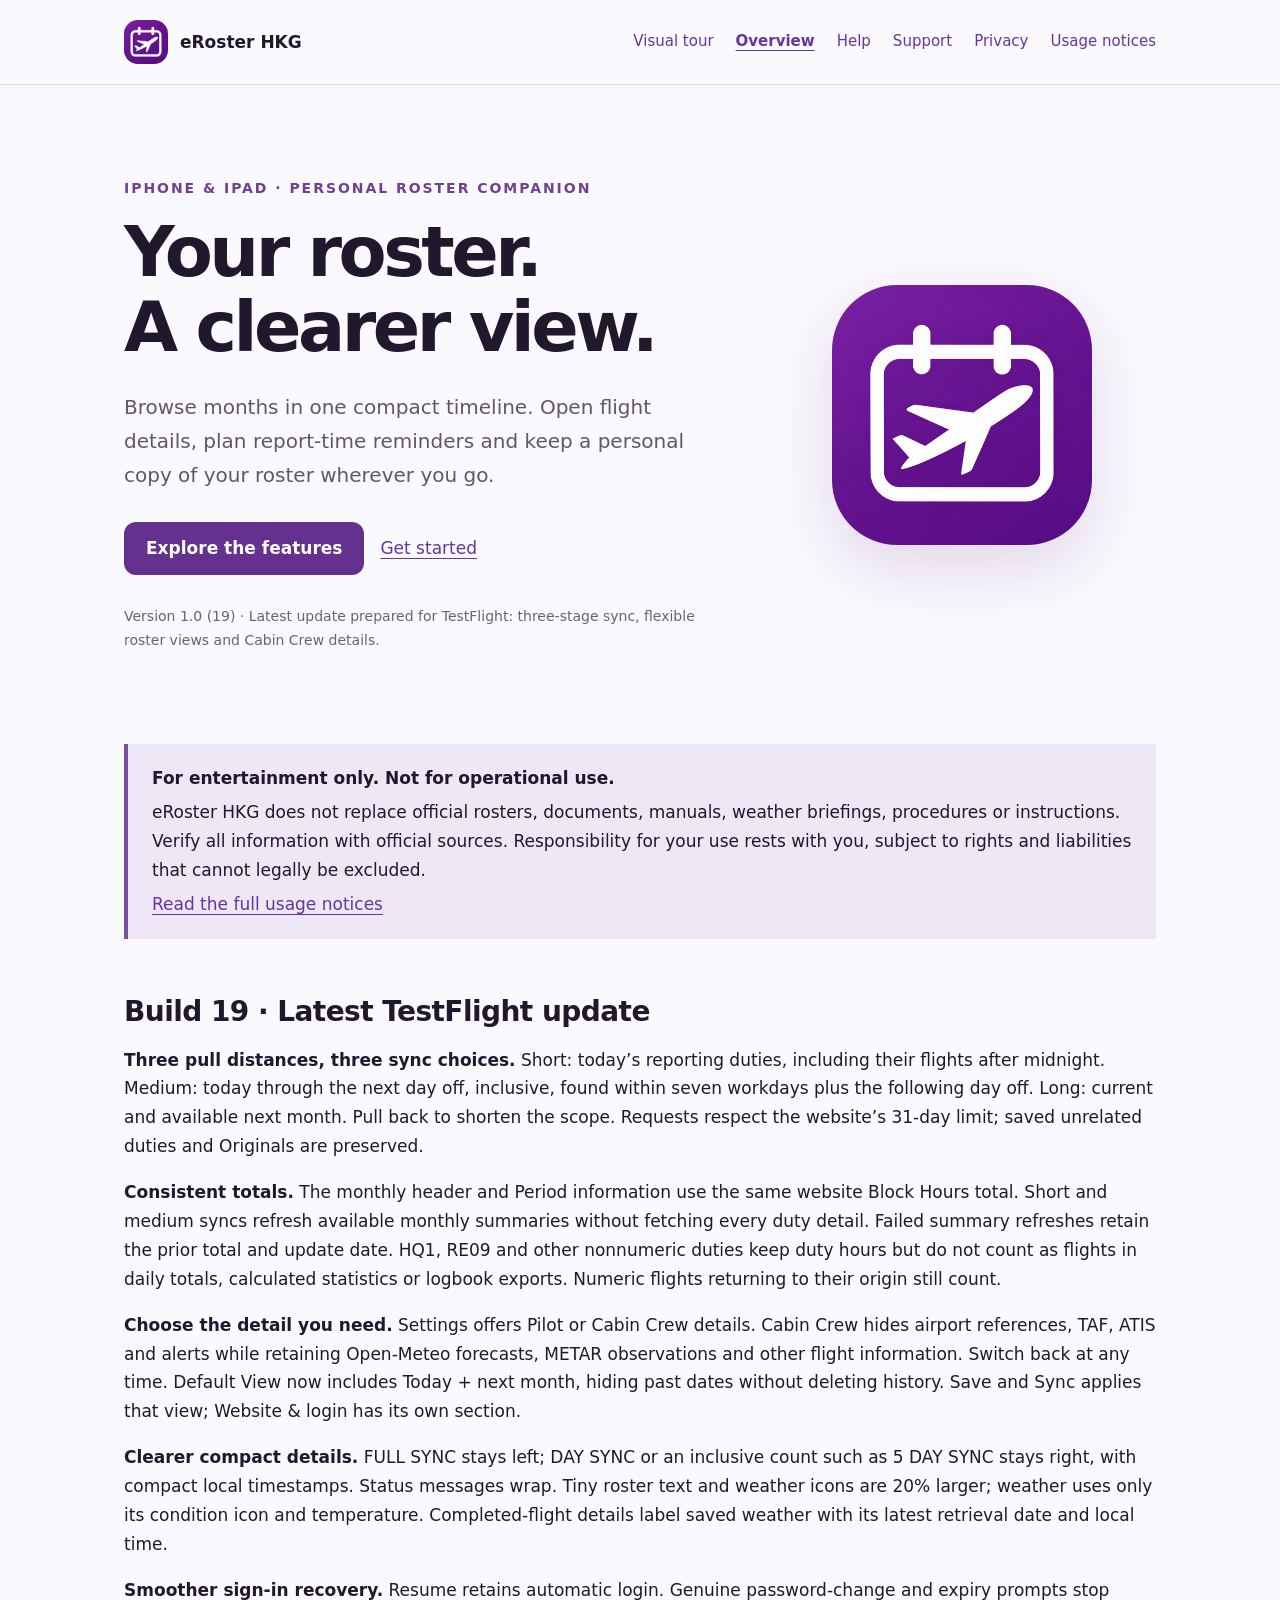
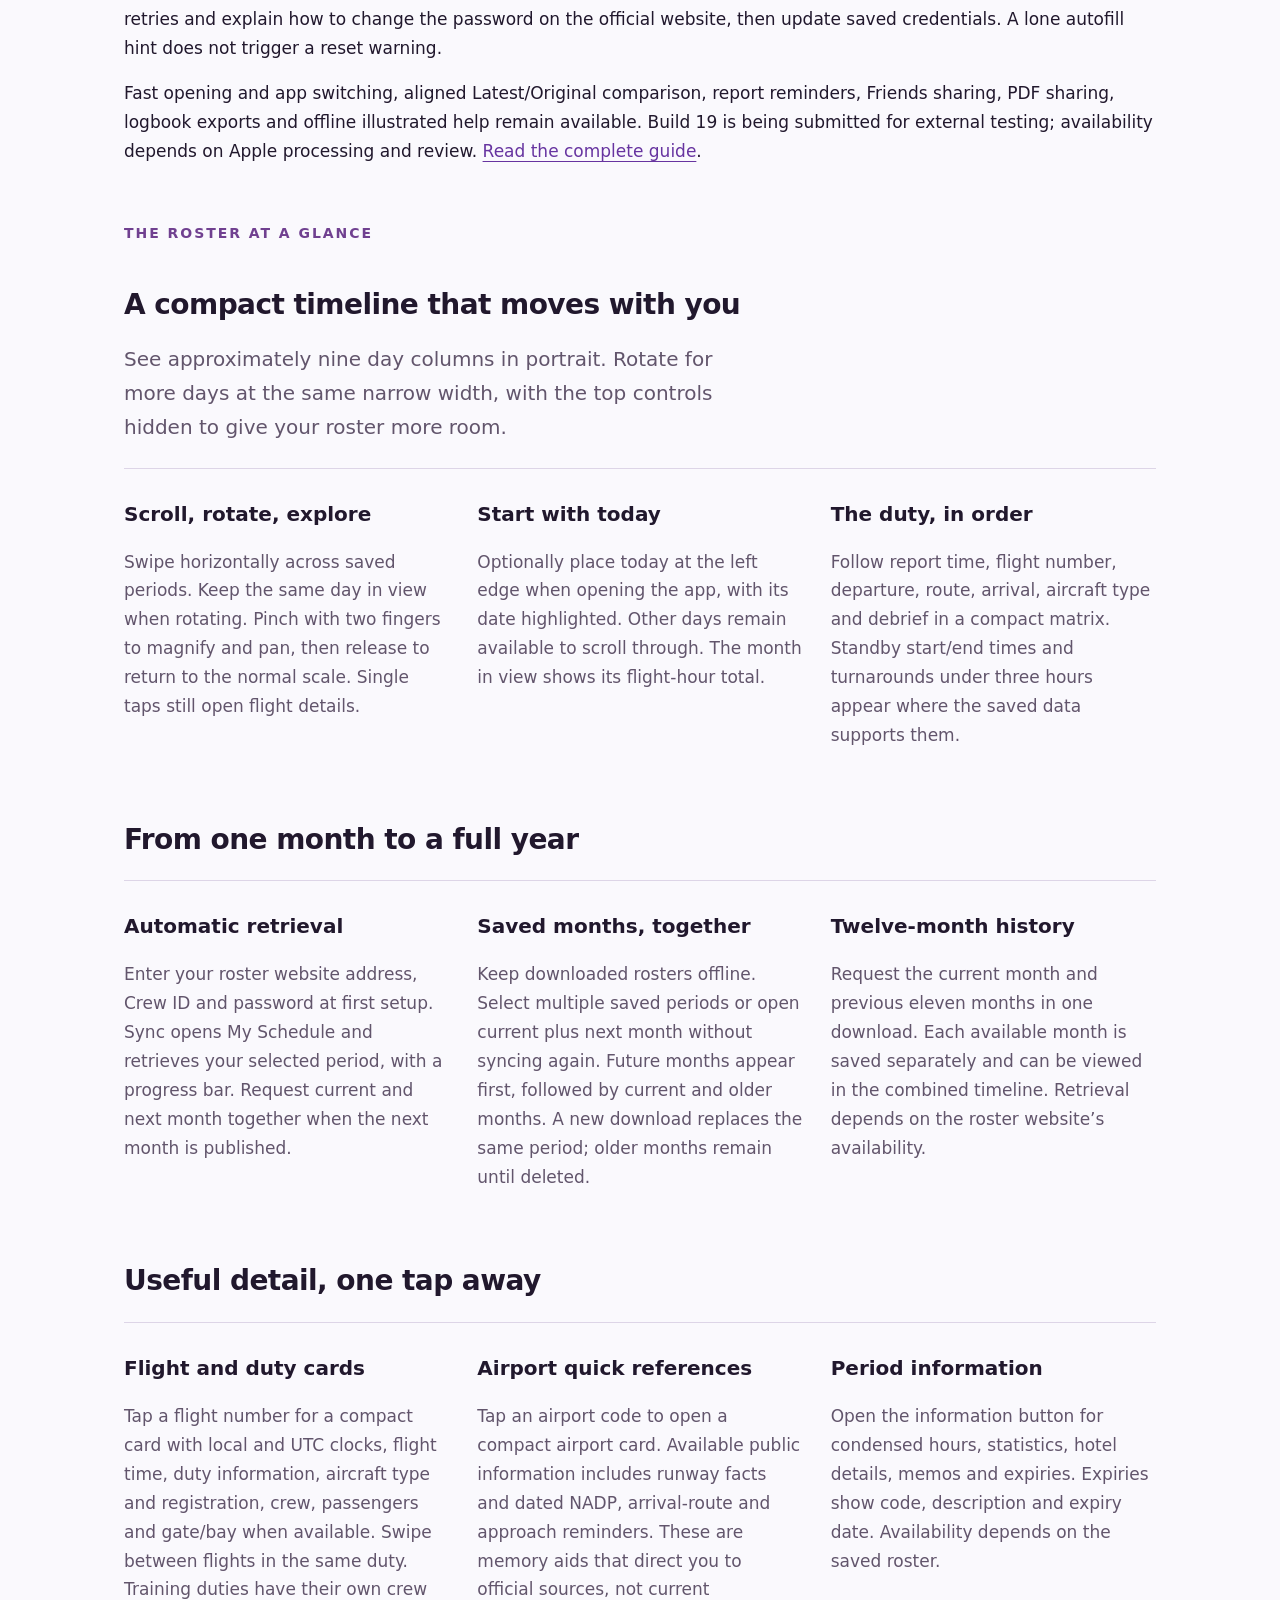
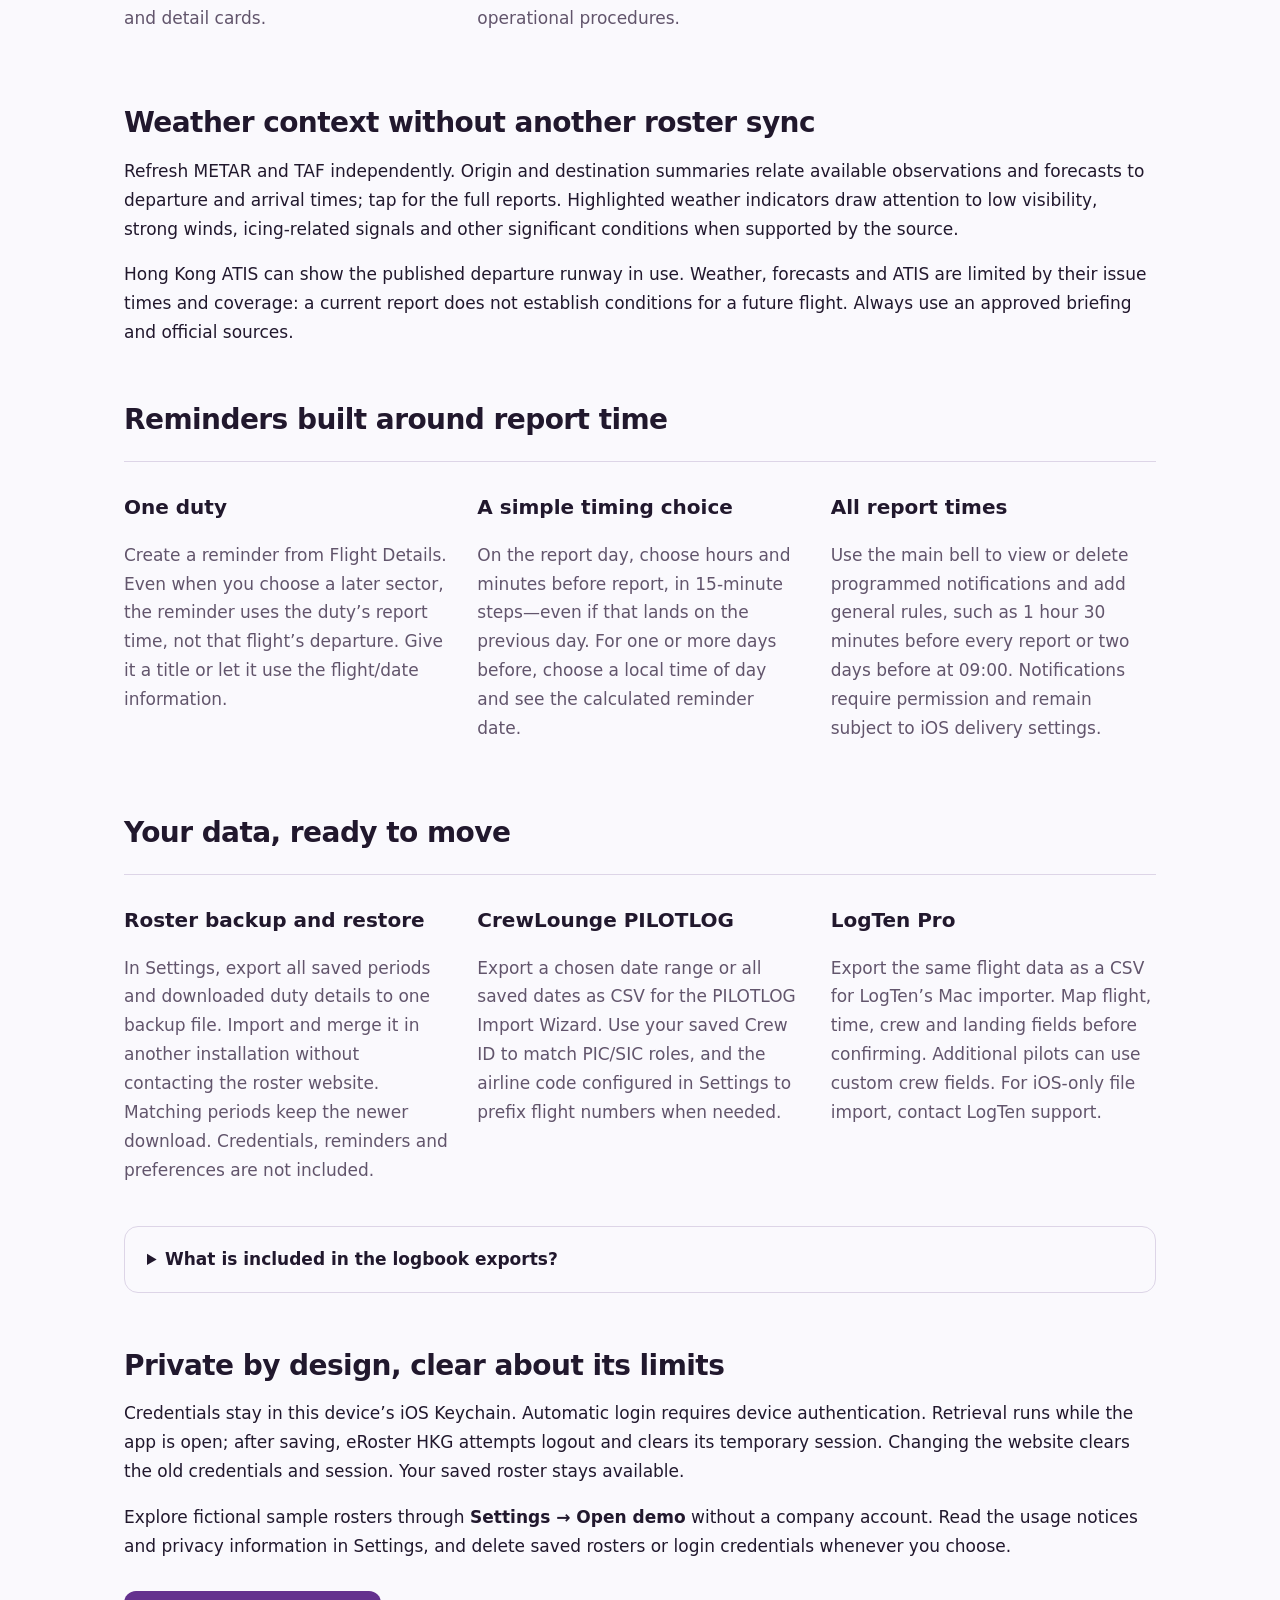
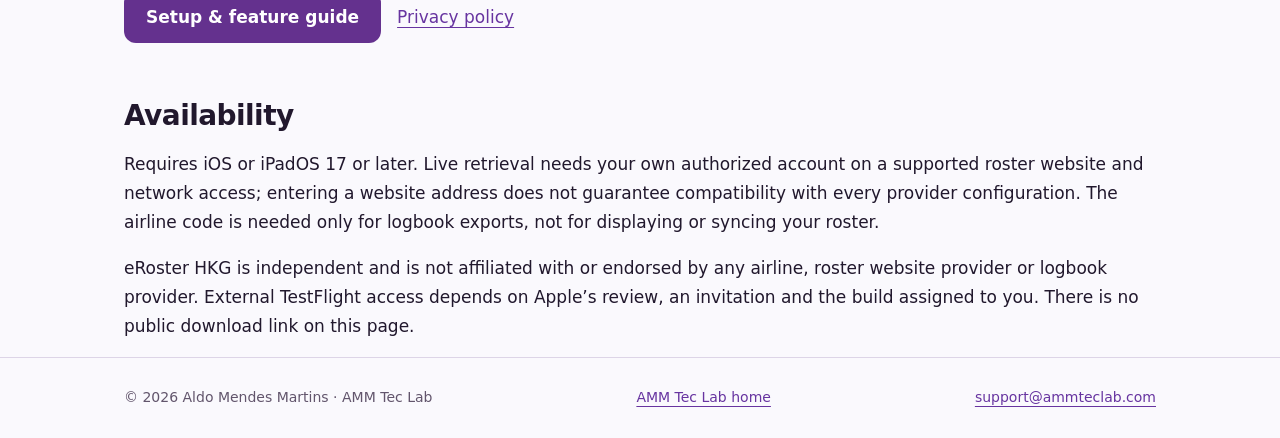
==== commit 496847c8: "Update build 19 guide, three-stage sync, views and Cabin Crew documentation" ====
--- a/myroster/index.html
+++ b/myroster/index.html
@@ -1,6 +1,6 @@
-<!doctype html><html lang="en"><head><meta charset="utf-8"><meta name="viewport" content="width=device-width,initial-scale=1"><title>Features &amp; overview | eRoster HKG · AMM Tec Lab</title><meta name="description" content="eRoster HKG app information, support, privacy and usage notices. An independent entertainment-only roster viewer."><meta name="theme-color" content="#64318e"><link rel="canonical" href="https://ammteclab.com/myroster/"><link rel="icon" href="icon.png"><link rel="stylesheet" href="style.css"></head><body><a class="skip" href="#main">Skip to content</a><header><div class="wrap"><a class="brand" href="index.html"><img src="icon.png" width="44" height="44" alt=""><span>eRoster HKG</span></a><nav aria-label="eRoster HKG"><a href="tour.html">Visual tour</a><a href="index.html" aria-current="page">Overview</a><a href="help.html">Help</a><a href="support.html">Support</a><a href="privacy.html">Privacy</a><a href="notices.html">Usage notices</a></nav></div></header><main id="main" class="wrap"><div class="content"><section class="hero"><div><p class="eyebrow">iPhone &amp; iPad · Personal roster companion</p><h1>Your roster.<br>A clearer view.</h1><p class="lead">Browse months in one compact timeline. Open flight details, plan report-time reminders and keep a personal copy of your roster wherever you go.</p><div class="actions"><a class="button" href="#features">Explore the features</a><a href="support.html">Get started</a></div><p class="date">Version 1.0 (16) · TestFlight update with compact roster details and illustrated help.</p></div><img class="hero-icon" src="icon.png" alt="eRoster HKG calendar and airplane app icon" width="260" height="260"></section>
+<!doctype html><html lang="en"><head><meta charset="utf-8"><meta name="viewport" content="width=device-width,initial-scale=1"><title>Features &amp; overview | eRoster HKG · AMM Tec Lab</title><meta name="description" content="eRoster HKG app information, support, privacy and usage notices. An independent entertainment-only roster viewer."><meta name="theme-color" content="#64318e"><link rel="canonical" href="https://ammteclab.com/myroster/"><link rel="icon" href="icon.png"><link rel="stylesheet" href="style.css"></head><body><a class="skip" href="#main">Skip to content</a><header><div class="wrap"><a class="brand" href="index.html"><img src="icon.png" width="44" height="44" alt=""><span>eRoster HKG</span></a><nav aria-label="eRoster HKG"><a href="tour.html">Visual tour</a><a href="index.html" aria-current="page">Overview</a><a href="help.html">Help</a><a href="support.html">Support</a><a href="privacy.html">Privacy</a><a href="notices.html">Usage notices</a></nav></div></header><main id="main" class="wrap"><div class="content"><section class="hero"><div><p class="eyebrow">iPhone &amp; iPad · Personal roster companion</p><h1>Your roster.<br>A clearer view.</h1><p class="lead">Browse months in one compact timeline. Open flight details, plan report-time reminders and keep a personal copy of your roster wherever you go.</p><div class="actions"><a class="button" href="#features">Explore the features</a><a href="support.html">Get started</a></div><p class="date">Version 1.0 (19) · Latest update prepared for TestFlight: three-stage sync, flexible roster views and Cabin Crew details.</p></div><img class="hero-icon" src="icon.png" alt="eRoster HKG calendar and airplane app icon" width="260" height="260"></section>
 <aside class="notice" aria-label="Important usage notice"><strong>For entertainment only. Not for operational use.</strong><p>eRoster HKG does not replace official rosters, documents, manuals, weather briefings, procedures or instructions. Verify all information with official sources. Responsibility for your use rests with you, subject to rights and liabilities that cannot legally be excluded.</p><a href="notices.html">Read the full usage notices</a></aside>
-<section><h2>Coming in the next TestFlight update</h2><p><strong>Consistent monthly totals.</strong> The main header and Period information use the same Block Hours total supplied by your roster website. After Today Only, a lightweight monthly-summary request refreshes affected saved full months without downloading every duty detail. If it fails, your day update stays saved and previous totals retain their update date.</p><p><strong>Flight time without ground-training hours.</strong> Only numeric roster flight identifiers count toward daily flight totals, calculated statistics, projections and PILOTLOG/LogTen exports. HQ1, RE09 and other nonnumeric duties retain their displayed times and qualifying duty hours. Numeric flights returning to the same airport still count. Saved rosters benefit without resyncing; previously imported logbooks need manual review.</p><p>These improvements are implemented in the development build, not yet in TestFlight build 18. <a href="help.html#matrix">Learn how totals work</a>.</p></section><section><h2>New in build 18</h2><p><strong>Two pull distances. Two sync choices.</strong> Pull until “Sync Today Only” is armed, then release for today’s Hong Kong roster date. Pull farther for “Sync Current + Next month”. Release before the first threshold to cancel; haptic cues mark each stage. Daily refresh merges complete duties, including overnight duties, while preserving other saved dates and Originals. In build 18, website period statistics remain from the last full sync; the upcoming update adds a lightweight monthly summary refresh after Today Only. Settings preferences continue to apply to Save and Sync and preferred downloads. <a href="help.html#sync">Read the sync guide</a>.</p><p><strong>Weather and saved-history insights.</strong> Destination forecasts load after the roster appears. Flight weather preserves the last available pre-departure METAR/TAF, ATIS and forecast, with metric visibility and sustained/gust crosswind summaries from bundled runway headings. Optional background refresh is for weather only; roster downloads remain manual. Period information adds block/duty-hour tracking and future projections, with incomplete history clearly marked. These are personal estimates, not an operational briefing or legality assessment.</p><p><strong>More space for your roster.</strong> Busy days resize only their own column. Landscape hides the footer; portrait has a compact countdown and Last synced timestamp. Latest and Original comparison bars and their subtitles stay pinned while both matrices scroll together; only sector changes are highlighted. Reorganized Settings and a four-sector demo make the tools easier to explore.</p><p><strong>Compact details on the main roster.</strong> Layover hotel names wrap vertically in tiny text, with the leading “Rest” label and slash suffix removed. When saved data is available, the first flight’s gate appears below report time and each aircraft registration below its [aircraft type]. Missing values leave no placeholder. Actual-time digits keep their normal size while the leading A is tiny. Pinch and pan to read these compact labels. Gate and registration reflect the last roster sync. These refinements remain available in build 18. <a href="help.html#matrix">Read the matrix guide</a>.</p><p><strong>Faster opening and app switching.</strong> Saved opening months appear first while remaining history loads in the background. Return from another app to the same roster and scroll position, with the privacy cover clearing promptly. Older months remain saved, and switching apps does not repeat a completed Friends check. <a href="help.html#startup">Read how opening and resuming work</a>.</p><p>Compare Latest and Original published rosters with aligned scrolling, monthly totals and highlighted changed days. Daily FLT footers combine sectors arriving on each date. Share roster PDFs with your name, and tap crew nationality flags for country cards. Pull down to sync, double-tap to return to today, explore Standard FDP scenarios and see a countdown to your next report. Friends shares a minimal roster through mutual QR pairing, with pinned names, local nicknames and individual sharing controls. Friends checks once per app launch; tap Refresh for another check.</p><p><a class="button" href="help.html">Complete help &amp; gesture guide</a></p></section><section id="features"><p class="eyebrow">The roster at a glance</p><h2>A compact timeline that moves with you</h2><p class="lead">See approximately nine day columns in portrait. Rotate for more days at the same narrow width, with the top controls hidden to give your roster more room.</p><div class="features"><article><h3>Scroll, rotate, explore</h3><p>Swipe horizontally across saved periods. Keep the same day in view when rotating. Pinch with two fingers to magnify and pan, then release to return to the normal scale. Single taps still open flight details.</p></article><article><h3>Start with today</h3><p>Optionally place today at the left edge when opening the app, with its date highlighted. Other days remain available to scroll through. The month in view shows its flight-hour total.</p></article><article><h3>The duty, in order</h3><p>Follow report time, flight number, departure, route, arrival, aircraft type and debrief in a compact matrix. Standby start/end times and turnarounds under three hours appear where the saved data supports them.</p></article></div></section>
+<section><h2>Build 19 · Latest TestFlight update</h2><p><strong>Three pull distances, three sync choices.</strong> Short: today’s reporting duties, including their flights after midnight. Medium: today through the next day off, inclusive, found within seven workdays plus the following day off. Long: current and available next month. Pull back to shorten the scope. Requests respect the website’s 31-day limit; saved unrelated duties and Originals are preserved.</p><p><strong>Consistent totals.</strong> The monthly header and Period information use the same website Block Hours total. Short and medium syncs refresh available monthly summaries without fetching every duty detail. Failed summary refreshes retain the prior total and update date. HQ1, RE09 and other nonnumeric duties keep duty hours but do not count as flights in daily totals, calculated statistics or logbook exports. Numeric flights returning to their origin still count.</p><p><strong>Choose the detail you need.</strong> Settings offers Pilot or Cabin Crew details. Cabin Crew hides airport references, TAF, ATIS and alerts while retaining Open-Meteo forecasts, METAR observations and other flight information. Switch back at any time. Default View now includes Today + next month, hiding past dates without deleting history. Save and Sync applies that view; Website &amp; login has its own section.</p><p><strong>Clearer compact details.</strong> FULL SYNC stays left; DAY SYNC or an inclusive count such as 5 DAY SYNC stays right, with compact local timestamps. Status messages wrap. Tiny roster text and weather icons are 20% larger; weather uses only its condition icon and temperature. Completed-flight details label saved weather with its latest retrieval date and local time.</p><p><strong>Smoother sign-in recovery.</strong> Resume retains automatic login. Genuine password-change and expiry prompts stop retries and explain how to change the password on the official website, then update saved credentials. A lone autofill hint does not trigger a reset warning.</p><p>Fast opening and app switching, aligned Latest/Original comparison, report reminders, Friends sharing, PDF sharing, logbook exports and offline illustrated help remain available. Build 19 is being submitted for external testing; availability depends on Apple processing and review. <a href="help.html">Read the complete guide</a>.</p></section><section id="features"><p class="eyebrow">The roster at a glance</p><h2>A compact timeline that moves with you</h2><p class="lead">See approximately nine day columns in portrait. Rotate for more days at the same narrow width, with the top controls hidden to give your roster more room.</p><div class="features"><article><h3>Scroll, rotate, explore</h3><p>Swipe horizontally across saved periods. Keep the same day in view when rotating. Pinch with two fingers to magnify and pan, then release to return to the normal scale. Single taps still open flight details.</p></article><article><h3>Start with today</h3><p>Optionally place today at the left edge when opening the app, with its date highlighted. Other days remain available to scroll through. The month in view shows its flight-hour total.</p></article><article><h3>The duty, in order</h3><p>Follow report time, flight number, departure, route, arrival, aircraft type and debrief in a compact matrix. Standby start/end times and turnarounds under three hours appear where the saved data supports them.</p></article></div></section>
 <section><h2>From one month to a full year</h2><div class="features"><article><h3>Automatic retrieval</h3><p>Enter your roster website address, Crew ID and password at first setup. Sync opens My Schedule and retrieves your selected period, with a progress bar. Request current and next month together when the next month is published.</p></article><article><h3>Saved months, together</h3><p>Keep downloaded rosters offline. Select multiple saved periods or open current plus next month without syncing again. Future months appear first, followed by current and older months. A new download replaces the same period; older months remain until deleted.</p></article><article><h3>Twelve-month history</h3><p>Request the current month and previous eleven months in one download. Each available month is saved separately and can be viewed in the combined timeline. Retrieval depends on the roster website’s availability.</p></article></div></section>
 <section><h2>Useful detail, one tap away</h2><div class="features"><article><h3>Flight and duty cards</h3><p>Tap a flight number for a compact card with local and UTC clocks, flight time, duty information, aircraft type and registration, crew, passengers and gate/bay when available. Swipe between flights in the same duty. Training duties have their own crew and detail cards.</p></article><article><h3>Airport quick references</h3><p>Tap an airport code to open a compact airport card. Available public information includes runway facts and dated NADP, arrival-route and approach reminders. These are memory aids that direct you to official sources, not current operational procedures.</p></article><article><h3>Period information</h3><p>Open the information button for condensed hours, statistics, hotel details, memos and expiries. Expiries show code, description and expiry date. Availability depends on the saved roster.</p></article></div></section>
 <section><h2>Weather context without another roster sync</h2><p>Refresh METAR and TAF independently. Origin and destination summaries relate available observations and forecasts to departure and arrival times; tap for the full reports. Highlighted weather indicators draw attention to low visibility, strong winds, icing-related signals and other significant conditions when supported by the source.</p><p>Hong Kong ATIS can show the published departure runway in use. Weather, forecasts and ATIS are limited by their issue times and coverage: a current report does not establish conditions for a future flight. Always use an approved briefing and official sources.</p></section>
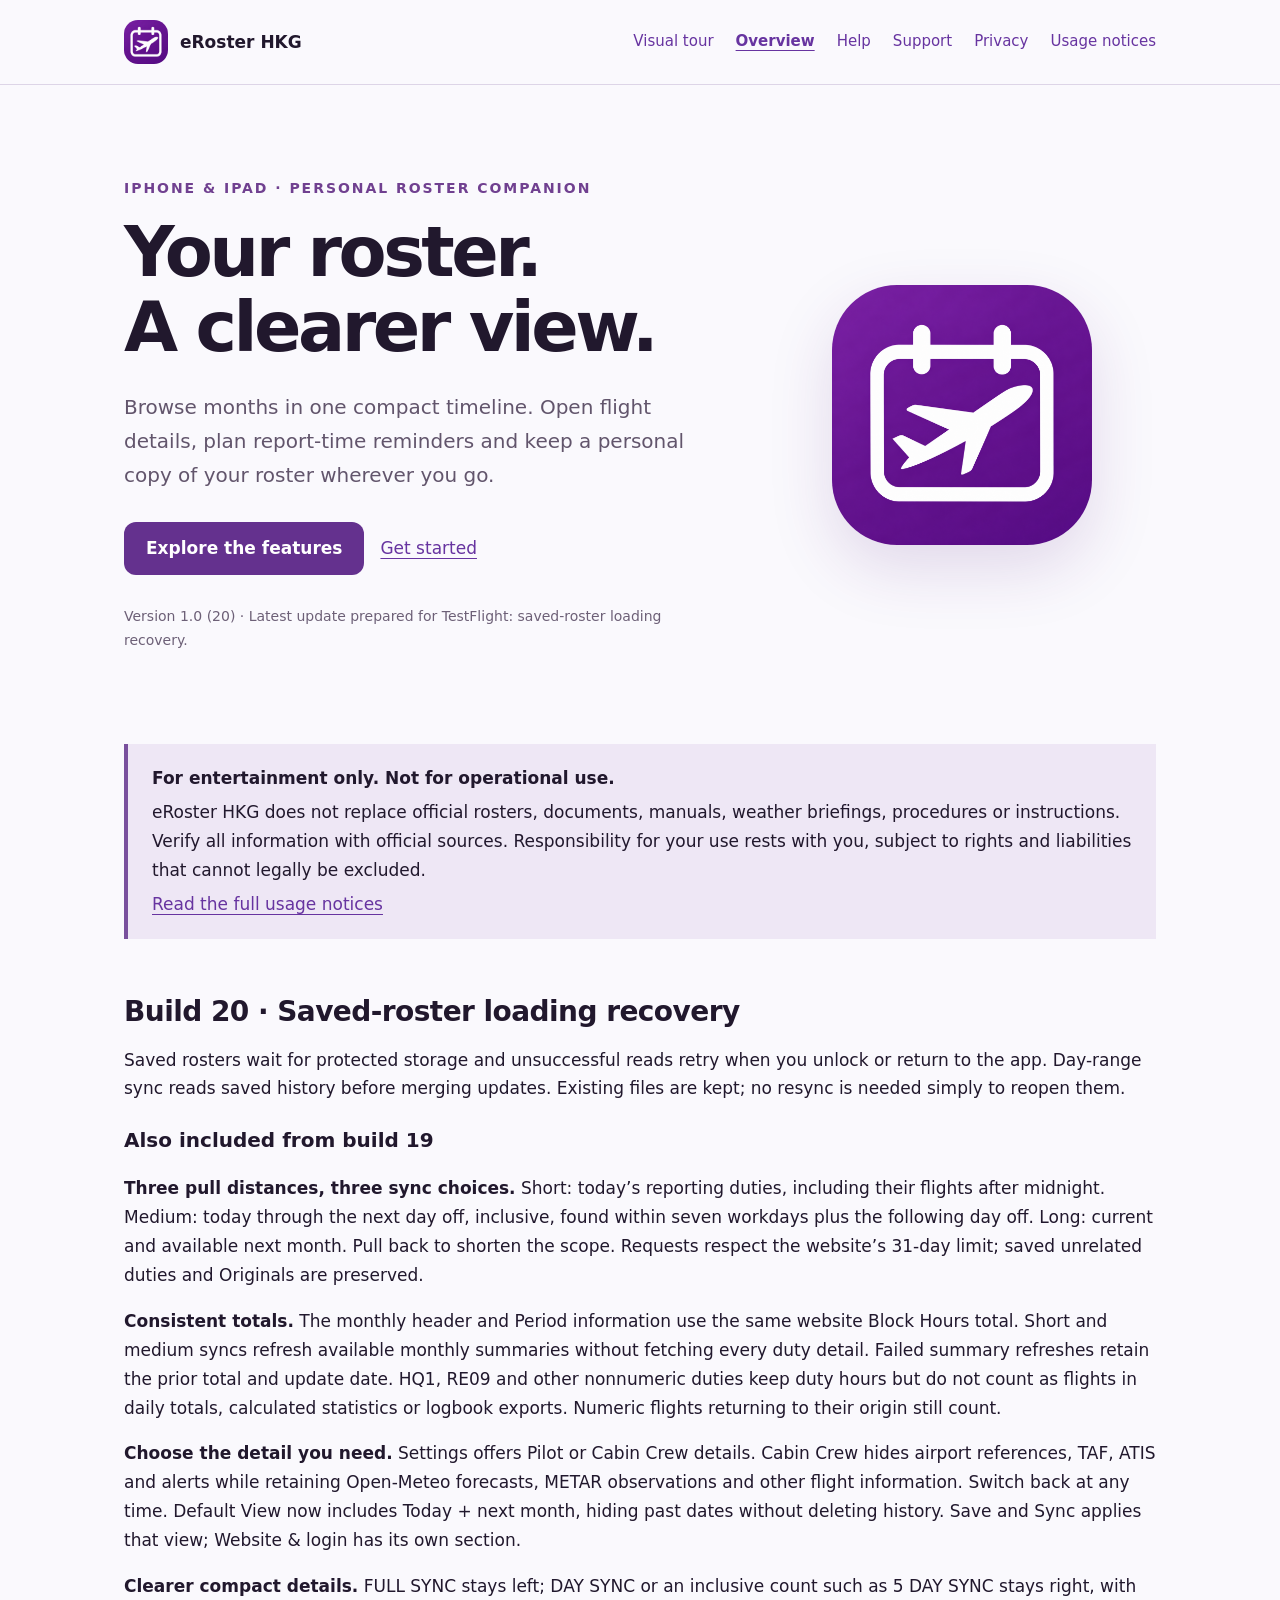
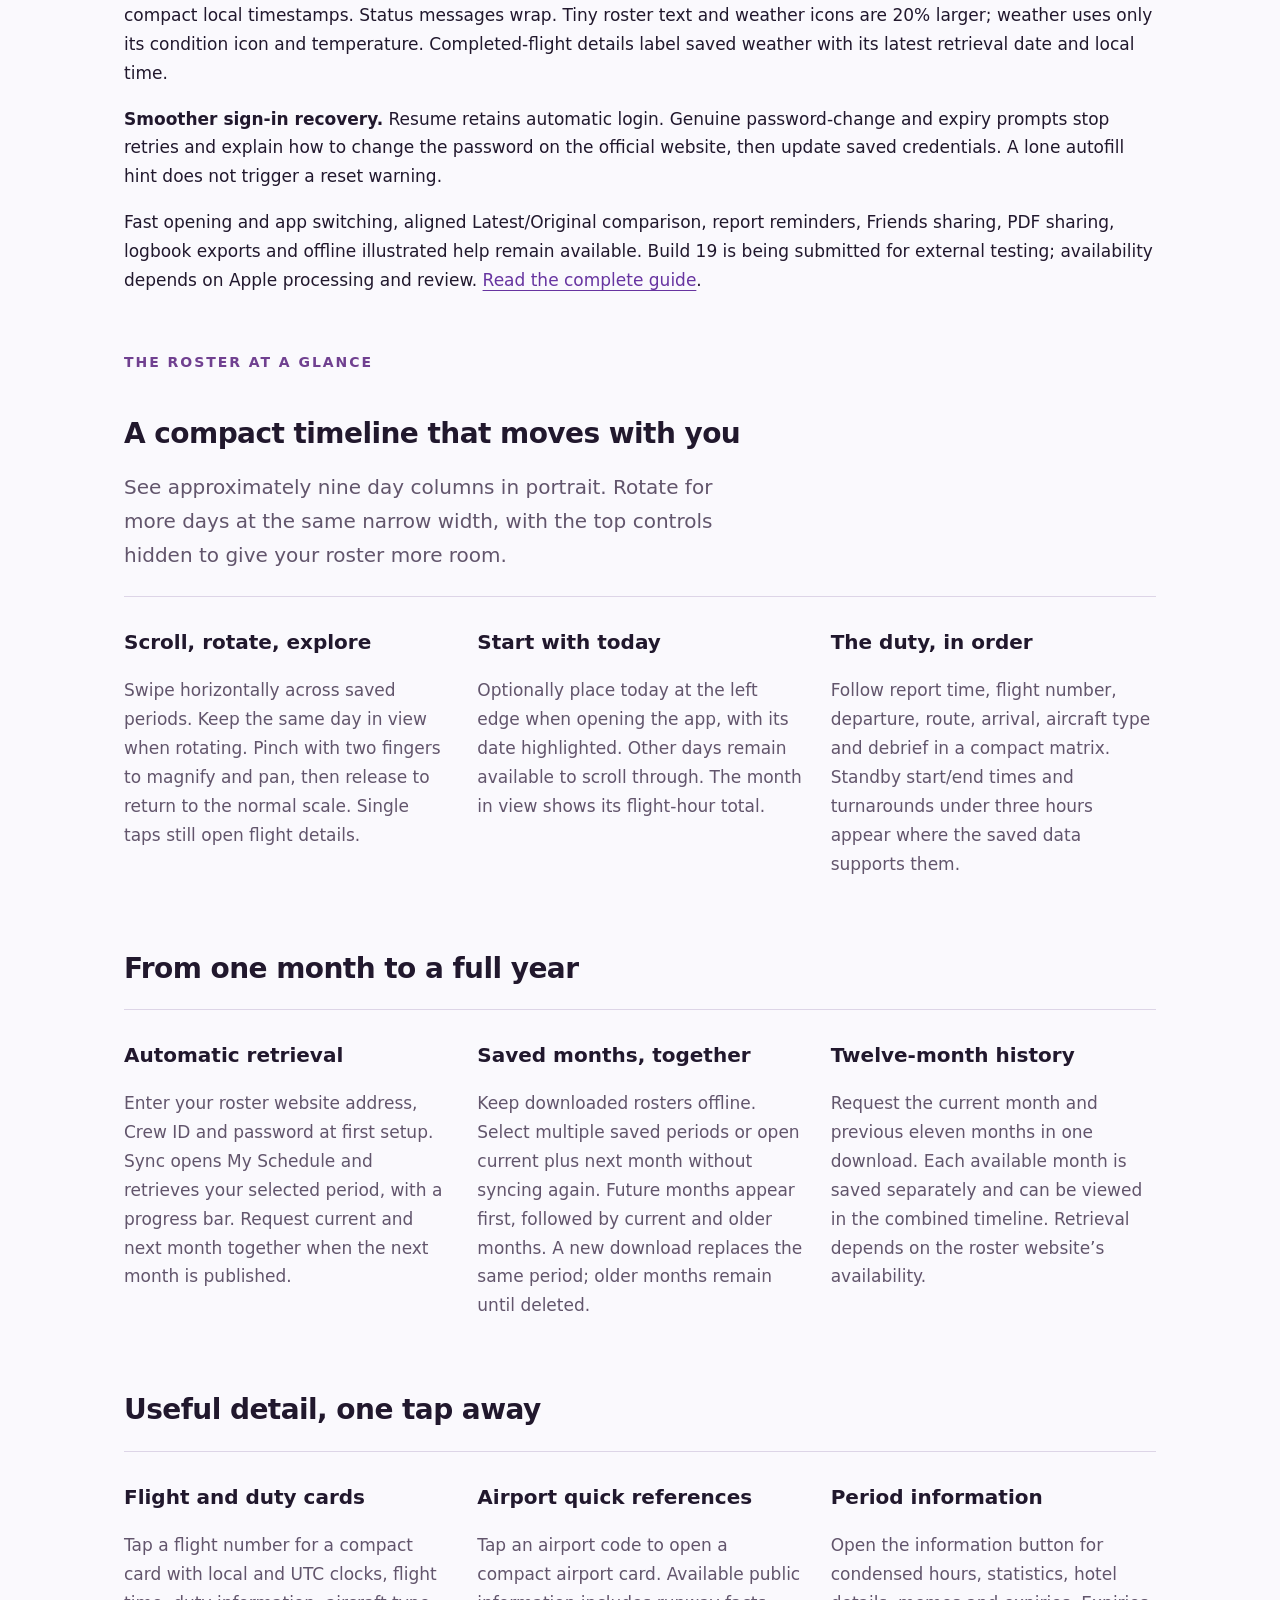
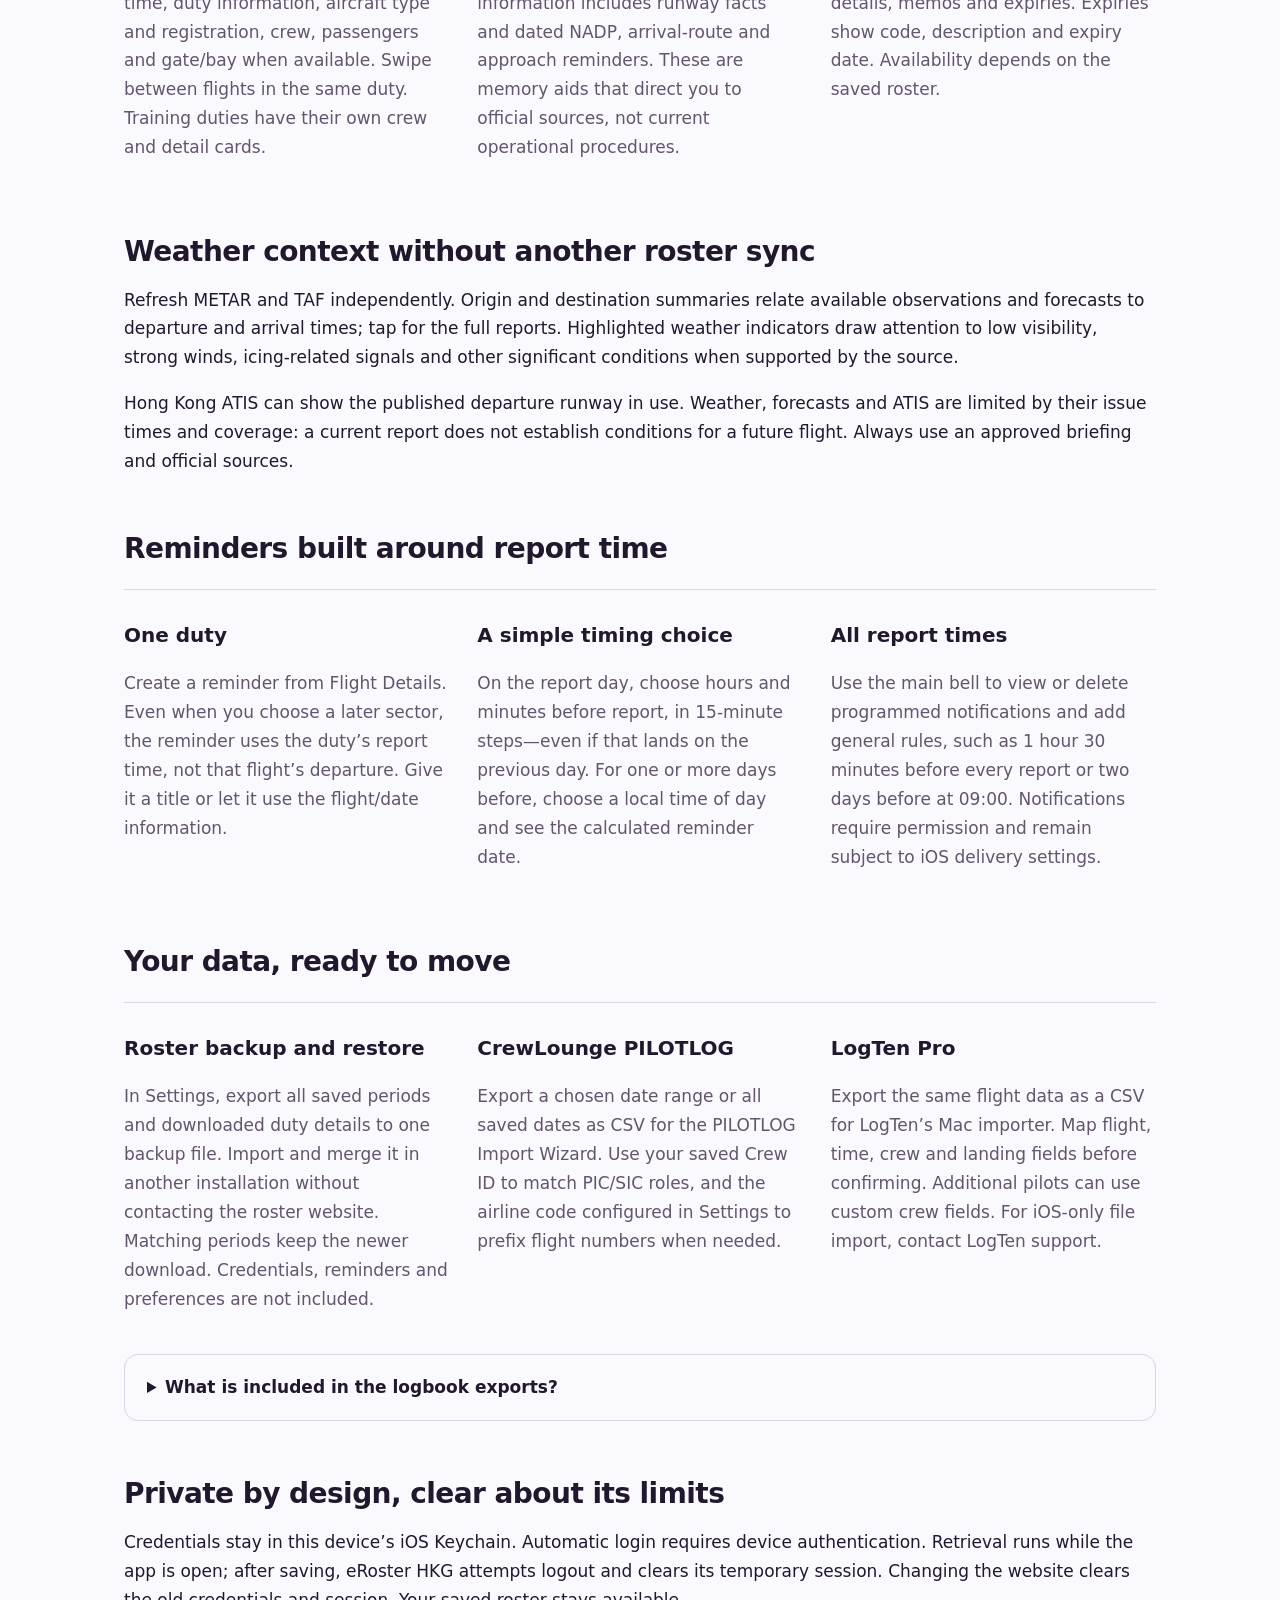
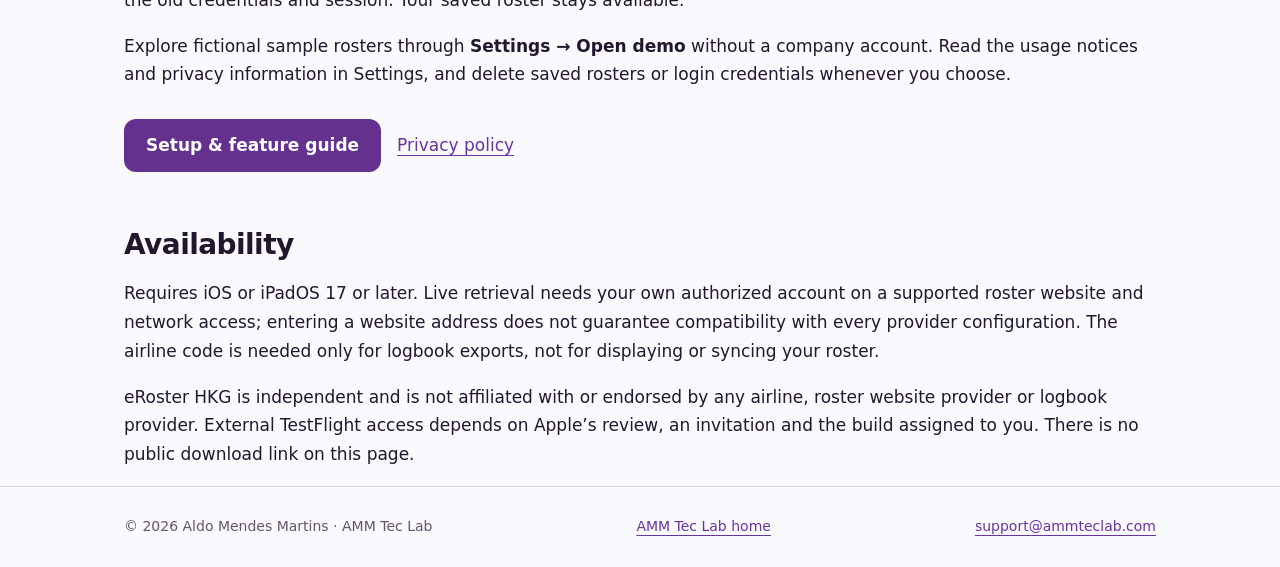
==== commit e02f32ef: "Document build 20 saved-roster loading recovery" ====
--- a/myroster/index.html
+++ b/myroster/index.html
@@ -1,6 +1,6 @@
-<!doctype html><html lang="en"><head><meta charset="utf-8"><meta name="viewport" content="width=device-width,initial-scale=1"><title>Features &amp; overview | eRoster HKG · AMM Tec Lab</title><meta name="description" content="eRoster HKG app information, support, privacy and usage notices. An independent entertainment-only roster viewer."><meta name="theme-color" content="#64318e"><link rel="canonical" href="https://ammteclab.com/myroster/"><link rel="icon" href="icon.png"><link rel="stylesheet" href="style.css"></head><body><a class="skip" href="#main">Skip to content</a><header><div class="wrap"><a class="brand" href="index.html"><img src="icon.png" width="44" height="44" alt=""><span>eRoster HKG</span></a><nav aria-label="eRoster HKG"><a href="tour.html">Visual tour</a><a href="index.html" aria-current="page">Overview</a><a href="help.html">Help</a><a href="support.html">Support</a><a href="privacy.html">Privacy</a><a href="notices.html">Usage notices</a></nav></div></header><main id="main" class="wrap"><div class="content"><section class="hero"><div><p class="eyebrow">iPhone &amp; iPad · Personal roster companion</p><h1>Your roster.<br>A clearer view.</h1><p class="lead">Browse months in one compact timeline. Open flight details, plan report-time reminders and keep a personal copy of your roster wherever you go.</p><div class="actions"><a class="button" href="#features">Explore the features</a><a href="support.html">Get started</a></div><p class="date">Version 1.0 (19) · Latest update prepared for TestFlight: three-stage sync, flexible roster views and Cabin Crew details.</p></div><img class="hero-icon" src="icon.png" alt="eRoster HKG calendar and airplane app icon" width="260" height="260"></section>
+<!doctype html><html lang="en"><head><meta charset="utf-8"><meta name="viewport" content="width=device-width,initial-scale=1"><title>Features &amp; overview | eRoster HKG · AMM Tec Lab</title><meta name="description" content="eRoster HKG app information, support, privacy and usage notices. An independent entertainment-only roster viewer."><meta name="theme-color" content="#64318e"><link rel="canonical" href="https://ammteclab.com/myroster/"><link rel="icon" href="icon.png"><link rel="stylesheet" href="style.css"></head><body><a class="skip" href="#main">Skip to content</a><header><div class="wrap"><a class="brand" href="index.html"><img src="icon.png" width="44" height="44" alt=""><span>eRoster HKG</span></a><nav aria-label="eRoster HKG"><a href="tour.html">Visual tour</a><a href="index.html" aria-current="page">Overview</a><a href="help.html">Help</a><a href="support.html">Support</a><a href="privacy.html">Privacy</a><a href="notices.html">Usage notices</a></nav></div></header><main id="main" class="wrap"><div class="content"><section class="hero"><div><p class="eyebrow">iPhone &amp; iPad · Personal roster companion</p><h1>Your roster.<br>A clearer view.</h1><p class="lead">Browse months in one compact timeline. Open flight details, plan report-time reminders and keep a personal copy of your roster wherever you go.</p><div class="actions"><a class="button" href="#features">Explore the features</a><a href="support.html">Get started</a></div><p class="date">Version 1.0 (20) · Latest update prepared for TestFlight: saved-roster loading recovery.</p></div><img class="hero-icon" src="icon.png" alt="eRoster HKG calendar and airplane app icon" width="260" height="260"></section>
 <aside class="notice" aria-label="Important usage notice"><strong>For entertainment only. Not for operational use.</strong><p>eRoster HKG does not replace official rosters, documents, manuals, weather briefings, procedures or instructions. Verify all information with official sources. Responsibility for your use rests with you, subject to rights and liabilities that cannot legally be excluded.</p><a href="notices.html">Read the full usage notices</a></aside>
-<section><h2>Build 19 · Latest TestFlight update</h2><p><strong>Three pull distances, three sync choices.</strong> Short: today’s reporting duties, including their flights after midnight. Medium: today through the next day off, inclusive, found within seven workdays plus the following day off. Long: current and available next month. Pull back to shorten the scope. Requests respect the website’s 31-day limit; saved unrelated duties and Originals are preserved.</p><p><strong>Consistent totals.</strong> The monthly header and Period information use the same website Block Hours total. Short and medium syncs refresh available monthly summaries without fetching every duty detail. Failed summary refreshes retain the prior total and update date. HQ1, RE09 and other nonnumeric duties keep duty hours but do not count as flights in daily totals, calculated statistics or logbook exports. Numeric flights returning to their origin still count.</p><p><strong>Choose the detail you need.</strong> Settings offers Pilot or Cabin Crew details. Cabin Crew hides airport references, TAF, ATIS and alerts while retaining Open-Meteo forecasts, METAR observations and other flight information. Switch back at any time. Default View now includes Today + next month, hiding past dates without deleting history. Save and Sync applies that view; Website &amp; login has its own section.</p><p><strong>Clearer compact details.</strong> FULL SYNC stays left; DAY SYNC or an inclusive count such as 5 DAY SYNC stays right, with compact local timestamps. Status messages wrap. Tiny roster text and weather icons are 20% larger; weather uses only its condition icon and temperature. Completed-flight details label saved weather with its latest retrieval date and local time.</p><p><strong>Smoother sign-in recovery.</strong> Resume retains automatic login. Genuine password-change and expiry prompts stop retries and explain how to change the password on the official website, then update saved credentials. A lone autofill hint does not trigger a reset warning.</p><p>Fast opening and app switching, aligned Latest/Original comparison, report reminders, Friends sharing, PDF sharing, logbook exports and offline illustrated help remain available. Build 19 is being submitted for external testing; availability depends on Apple processing and review. <a href="help.html">Read the complete guide</a>.</p></section><section id="features"><p class="eyebrow">The roster at a glance</p><h2>A compact timeline that moves with you</h2><p class="lead">See approximately nine day columns in portrait. Rotate for more days at the same narrow width, with the top controls hidden to give your roster more room.</p><div class="features"><article><h3>Scroll, rotate, explore</h3><p>Swipe horizontally across saved periods. Keep the same day in view when rotating. Pinch with two fingers to magnify and pan, then release to return to the normal scale. Single taps still open flight details.</p></article><article><h3>Start with today</h3><p>Optionally place today at the left edge when opening the app, with its date highlighted. Other days remain available to scroll through. The month in view shows its flight-hour total.</p></article><article><h3>The duty, in order</h3><p>Follow report time, flight number, departure, route, arrival, aircraft type and debrief in a compact matrix. Standby start/end times and turnarounds under three hours appear where the saved data supports them.</p></article></div></section>
+<section><h2>Build 20 · Saved-roster loading recovery</h2><p>Saved rosters wait for protected storage and unsuccessful reads retry when you unlock or return to the app. Day-range sync reads saved history before merging updates. Existing files are kept; no resync is needed simply to reopen them.</p><h3>Also included from build 19</h3><p><strong>Three pull distances, three sync choices.</strong> Short: today’s reporting duties, including their flights after midnight. Medium: today through the next day off, inclusive, found within seven workdays plus the following day off. Long: current and available next month. Pull back to shorten the scope. Requests respect the website’s 31-day limit; saved unrelated duties and Originals are preserved.</p><p><strong>Consistent totals.</strong> The monthly header and Period information use the same website Block Hours total. Short and medium syncs refresh available monthly summaries without fetching every duty detail. Failed summary refreshes retain the prior total and update date. HQ1, RE09 and other nonnumeric duties keep duty hours but do not count as flights in daily totals, calculated statistics or logbook exports. Numeric flights returning to their origin still count.</p><p><strong>Choose the detail you need.</strong> Settings offers Pilot or Cabin Crew details. Cabin Crew hides airport references, TAF, ATIS and alerts while retaining Open-Meteo forecasts, METAR observations and other flight information. Switch back at any time. Default View now includes Today + next month, hiding past dates without deleting history. Save and Sync applies that view; Website &amp; login has its own section.</p><p><strong>Clearer compact details.</strong> FULL SYNC stays left; DAY SYNC or an inclusive count such as 5 DAY SYNC stays right, with compact local timestamps. Status messages wrap. Tiny roster text and weather icons are 20% larger; weather uses only its condition icon and temperature. Completed-flight details label saved weather with its latest retrieval date and local time.</p><p><strong>Smoother sign-in recovery.</strong> Resume retains automatic login. Genuine password-change and expiry prompts stop retries and explain how to change the password on the official website, then update saved credentials. A lone autofill hint does not trigger a reset warning.</p><p>Fast opening and app switching, aligned Latest/Original comparison, report reminders, Friends sharing, PDF sharing, logbook exports and offline illustrated help remain available. Build 19 is being submitted for external testing; availability depends on Apple processing and review. <a href="help.html">Read the complete guide</a>.</p></section><section id="features"><p class="eyebrow">The roster at a glance</p><h2>A compact timeline that moves with you</h2><p class="lead">See approximately nine day columns in portrait. Rotate for more days at the same narrow width, with the top controls hidden to give your roster more room.</p><div class="features"><article><h3>Scroll, rotate, explore</h3><p>Swipe horizontally across saved periods. Keep the same day in view when rotating. Pinch with two fingers to magnify and pan, then release to return to the normal scale. Single taps still open flight details.</p></article><article><h3>Start with today</h3><p>Optionally place today at the left edge when opening the app, with its date highlighted. Other days remain available to scroll through. The month in view shows its flight-hour total.</p></article><article><h3>The duty, in order</h3><p>Follow report time, flight number, departure, route, arrival, aircraft type and debrief in a compact matrix. Standby start/end times and turnarounds under three hours appear where the saved data supports them.</p></article></div></section>
 <section><h2>From one month to a full year</h2><div class="features"><article><h3>Automatic retrieval</h3><p>Enter your roster website address, Crew ID and password at first setup. Sync opens My Schedule and retrieves your selected period, with a progress bar. Request current and next month together when the next month is published.</p></article><article><h3>Saved months, together</h3><p>Keep downloaded rosters offline. Select multiple saved periods or open current plus next month without syncing again. Future months appear first, followed by current and older months. A new download replaces the same period; older months remain until deleted.</p></article><article><h3>Twelve-month history</h3><p>Request the current month and previous eleven months in one download. Each available month is saved separately and can be viewed in the combined timeline. Retrieval depends on the roster website’s availability.</p></article></div></section>
 <section><h2>Useful detail, one tap away</h2><div class="features"><article><h3>Flight and duty cards</h3><p>Tap a flight number for a compact card with local and UTC clocks, flight time, duty information, aircraft type and registration, crew, passengers and gate/bay when available. Swipe between flights in the same duty. Training duties have their own crew and detail cards.</p></article><article><h3>Airport quick references</h3><p>Tap an airport code to open a compact airport card. Available public information includes runway facts and dated NADP, arrival-route and approach reminders. These are memory aids that direct you to official sources, not current operational procedures.</p></article><article><h3>Period information</h3><p>Open the information button for condensed hours, statistics, hotel details, memos and expiries. Expiries show code, description and expiry date. Availability depends on the saved roster.</p></article></div></section>
 <section><h2>Weather context without another roster sync</h2><p>Refresh METAR and TAF independently. Origin and destination summaries relate available observations and forecasts to departure and arrival times; tap for the full reports. Highlighted weather indicators draw attention to low visibility, strong winds, icing-related signals and other significant conditions when supported by the source.</p><p>Hong Kong ATIS can show the published departure runway in use. Weather, forecasts and ATIS are limited by their issue times and coverage: a current report does not establish conditions for a future flight. Always use an approved briefing and official sources.</p></section>
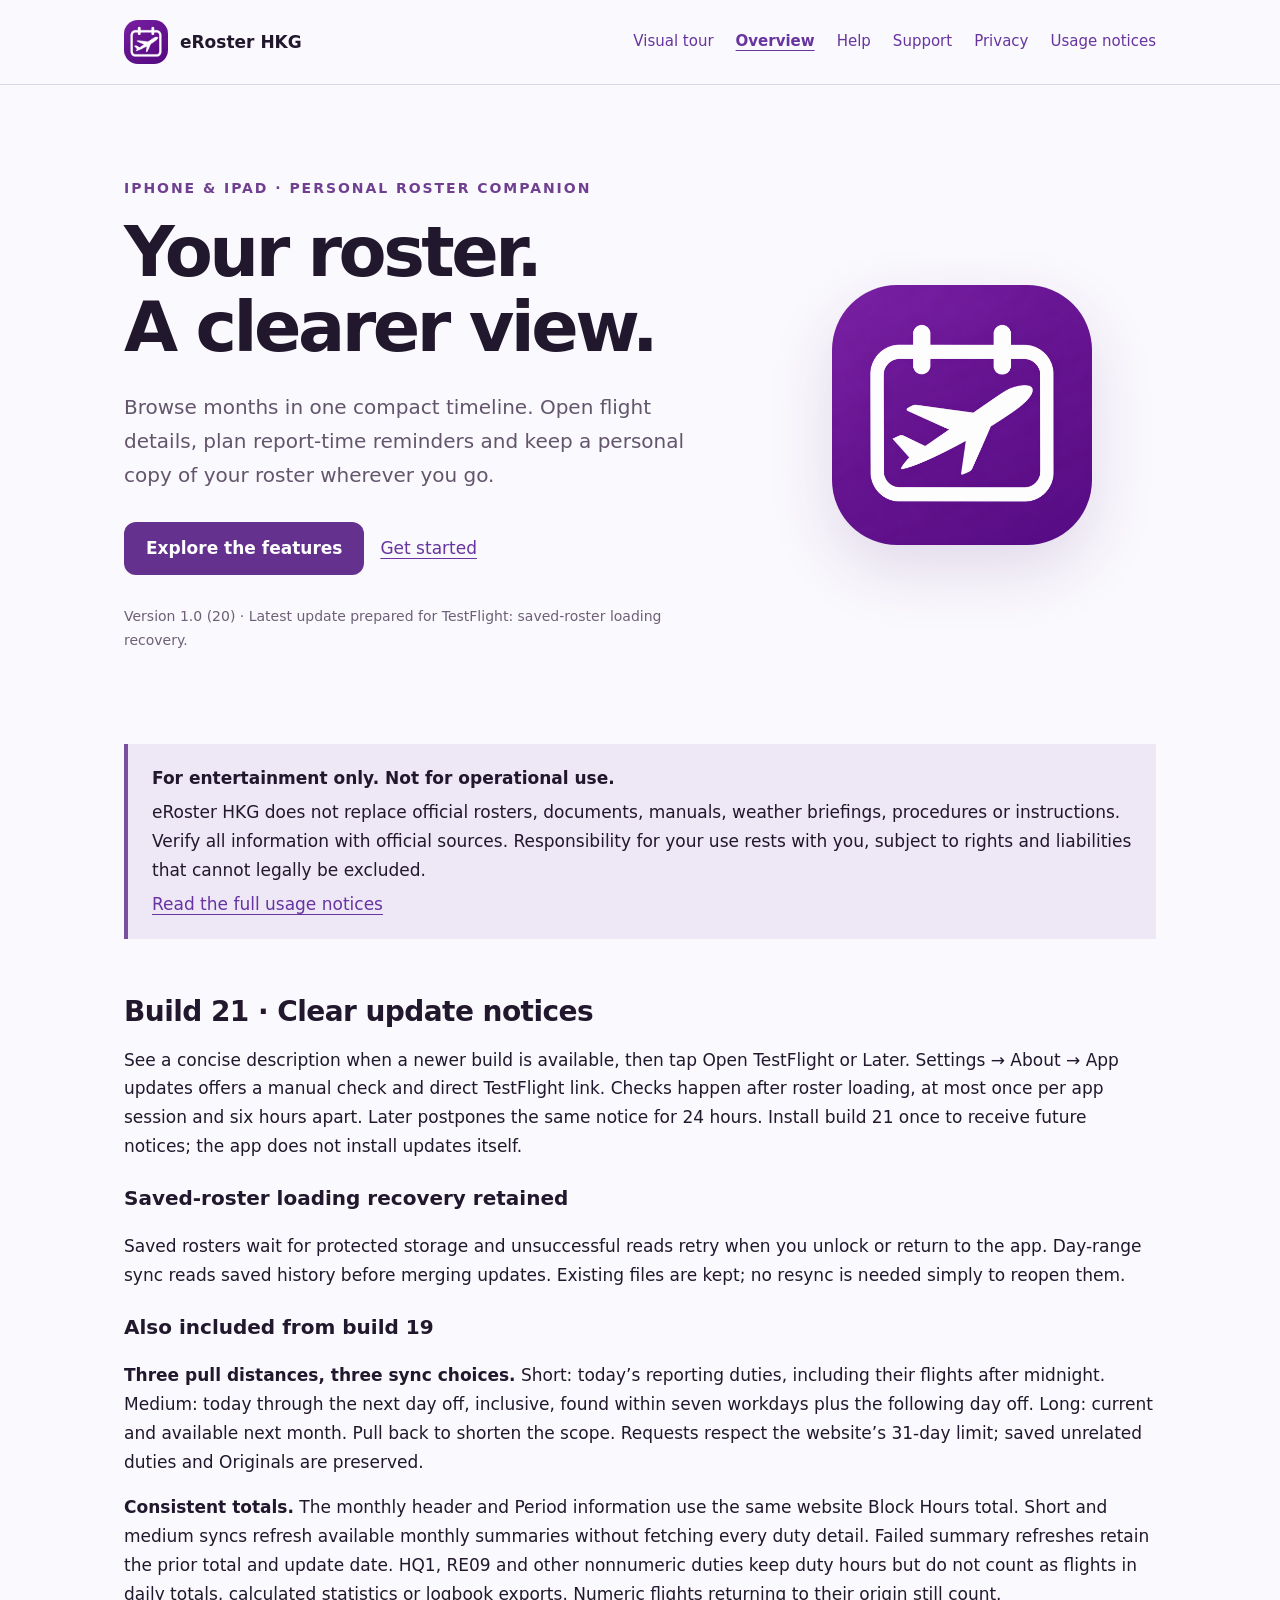
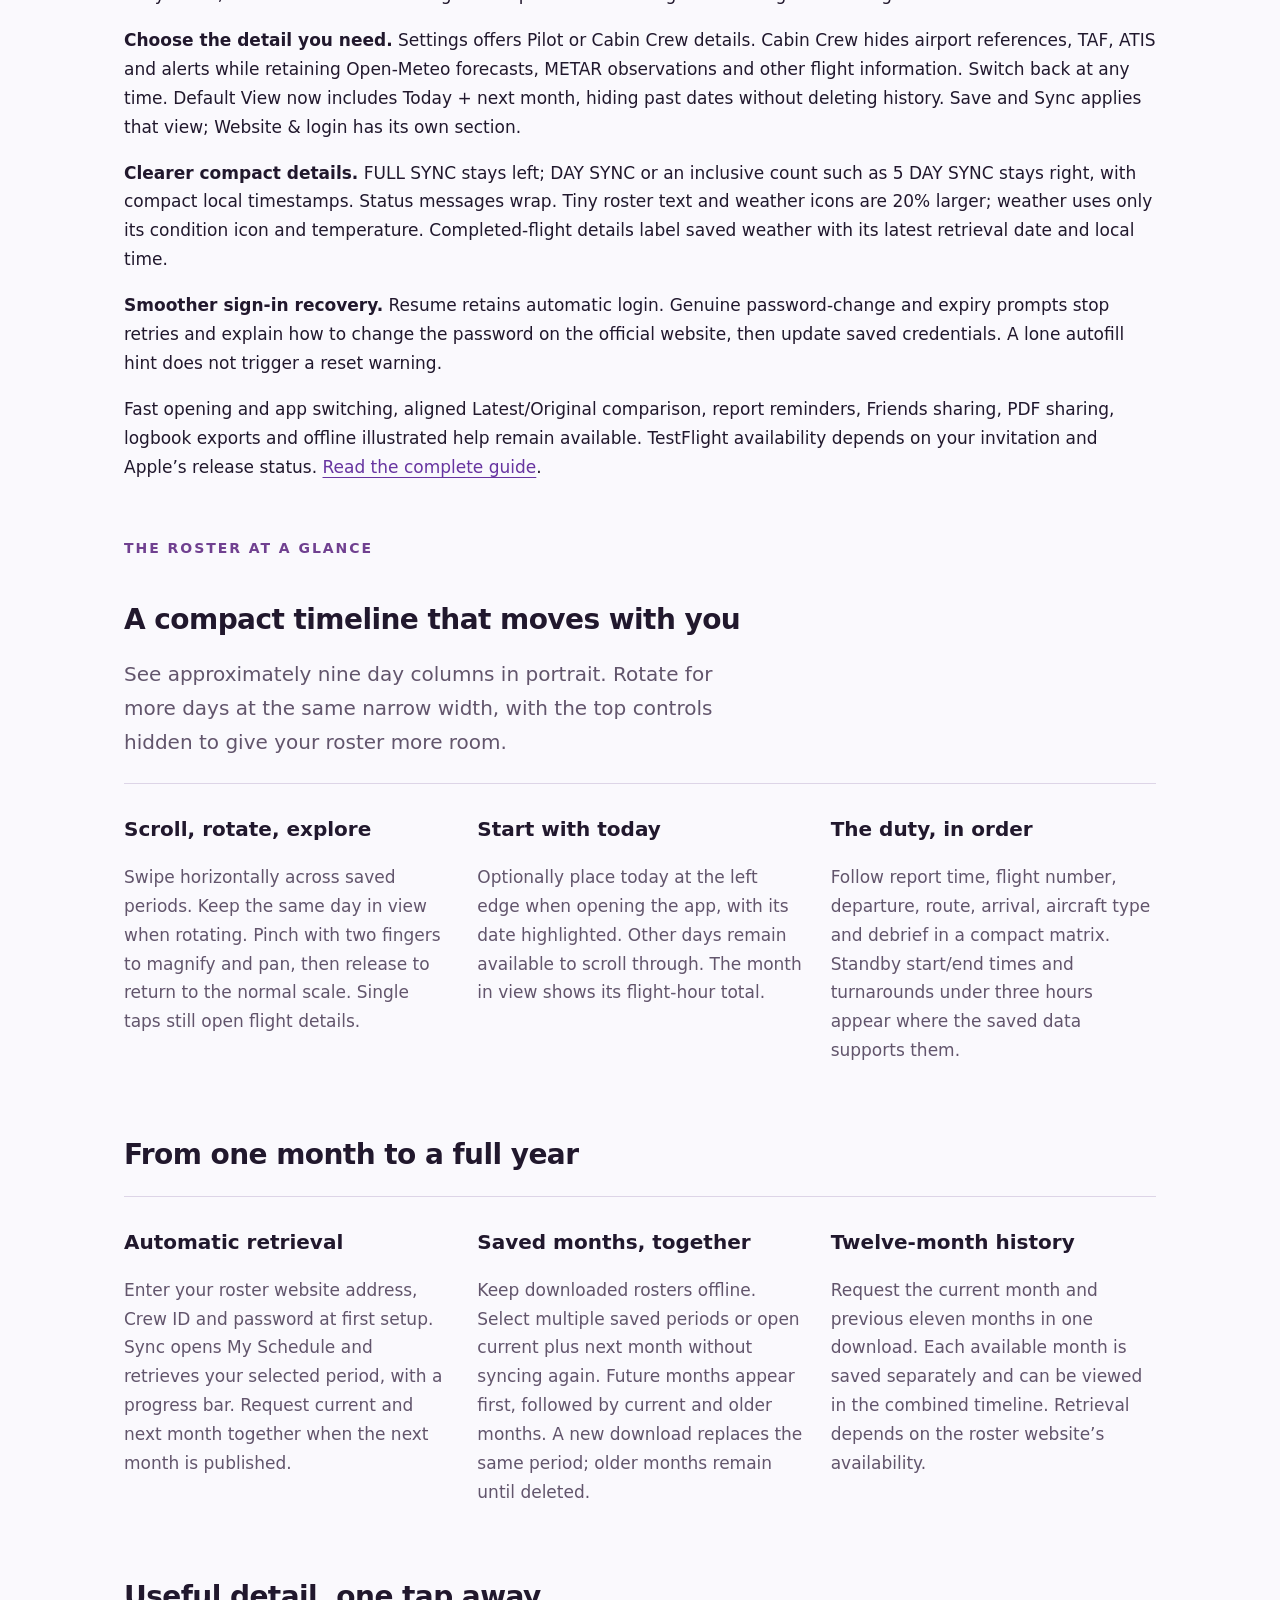
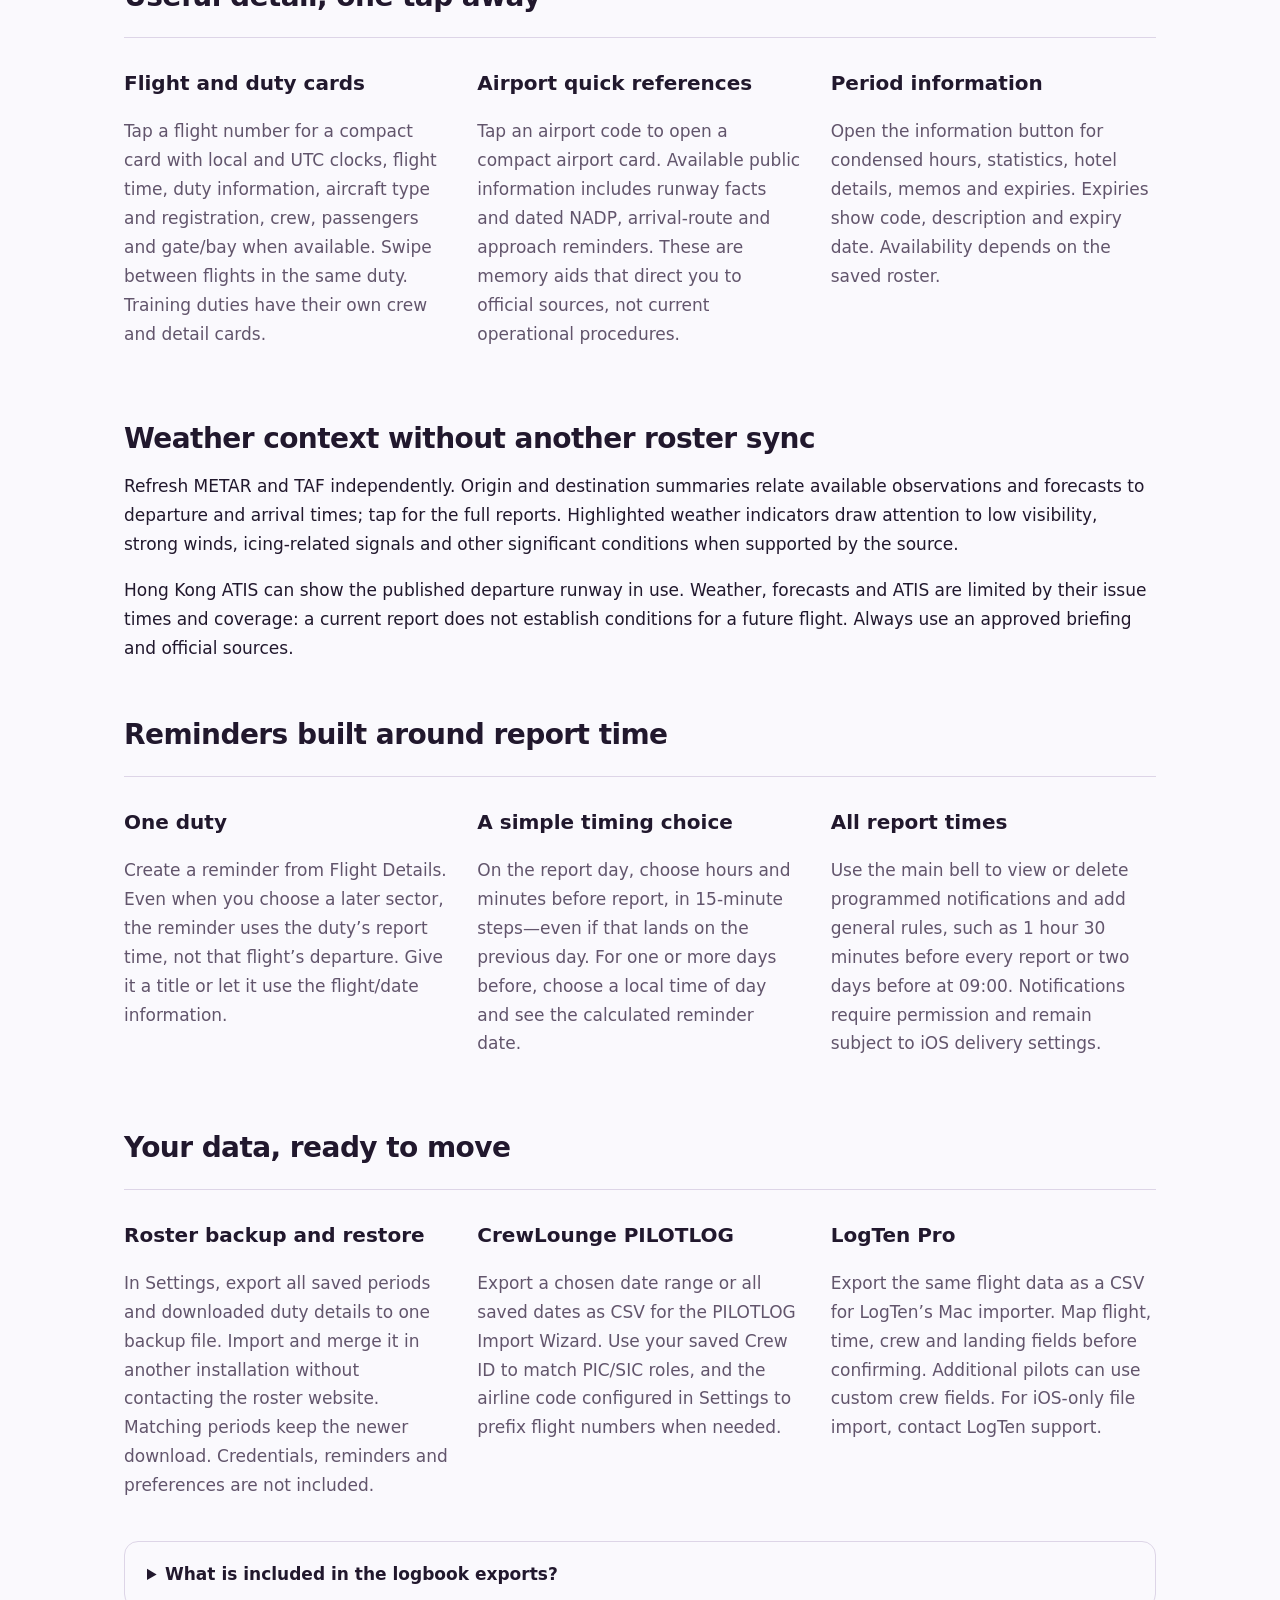
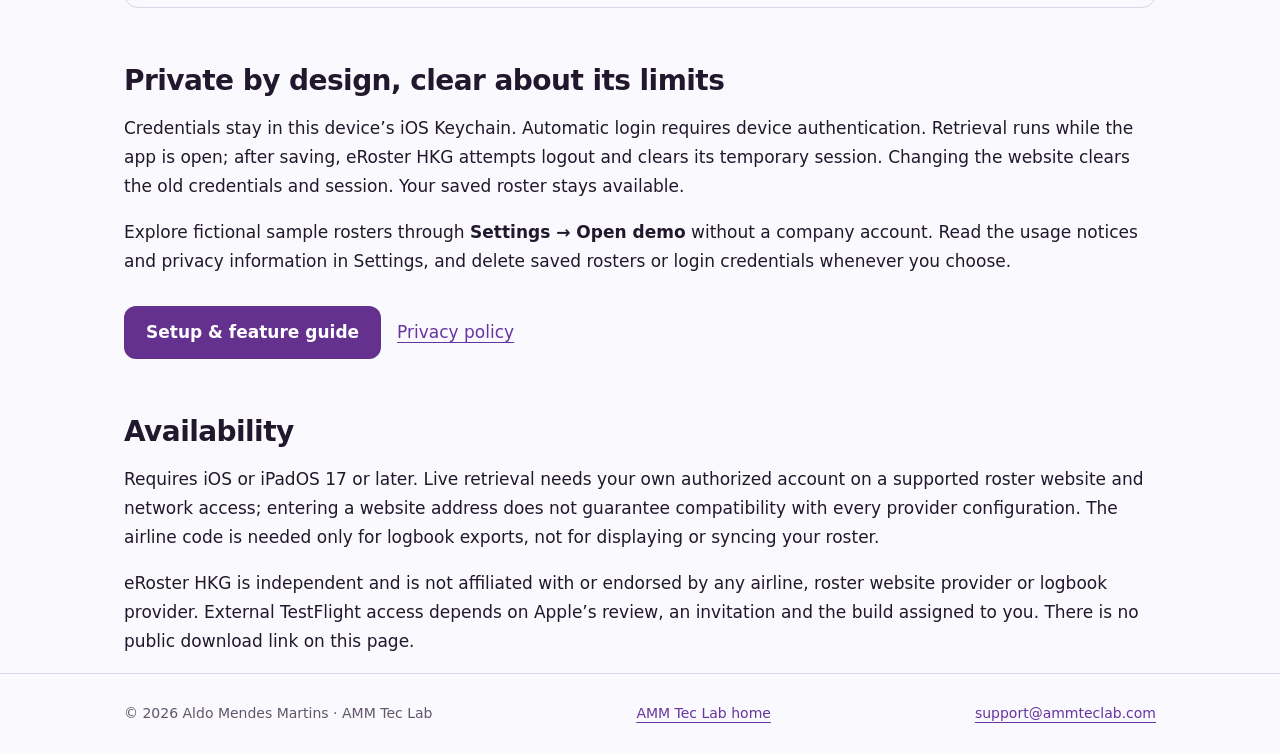
==== commit 1452deb1: "Publish build 21 update notices and release manifest" ====
--- a/myroster/index.html
+++ b/myroster/index.html
@@ -1,6 +1,6 @@
 <!doctype html><html lang="en"><head><meta charset="utf-8"><meta name="viewport" content="width=device-width,initial-scale=1"><title>Features &amp; overview | eRoster HKG · AMM Tec Lab</title><meta name="description" content="eRoster HKG app information, support, privacy and usage notices. An independent entertainment-only roster viewer."><meta name="theme-color" content="#64318e"><link rel="canonical" href="https://ammteclab.com/myroster/"><link rel="icon" href="icon.png"><link rel="stylesheet" href="style.css"></head><body><a class="skip" href="#main">Skip to content</a><header><div class="wrap"><a class="brand" href="index.html"><img src="icon.png" width="44" height="44" alt=""><span>eRoster HKG</span></a><nav aria-label="eRoster HKG"><a href="tour.html">Visual tour</a><a href="index.html" aria-current="page">Overview</a><a href="help.html">Help</a><a href="support.html">Support</a><a href="privacy.html">Privacy</a><a href="notices.html">Usage notices</a></nav></div></header><main id="main" class="wrap"><div class="content"><section class="hero"><div><p class="eyebrow">iPhone &amp; iPad · Personal roster companion</p><h1>Your roster.<br>A clearer view.</h1><p class="lead">Browse months in one compact timeline. Open flight details, plan report-time reminders and keep a personal copy of your roster wherever you go.</p><div class="actions"><a class="button" href="#features">Explore the features</a><a href="support.html">Get started</a></div><p class="date">Version 1.0 (20) · Latest update prepared for TestFlight: saved-roster loading recovery.</p></div><img class="hero-icon" src="icon.png" alt="eRoster HKG calendar and airplane app icon" width="260" height="260"></section>
 <aside class="notice" aria-label="Important usage notice"><strong>For entertainment only. Not for operational use.</strong><p>eRoster HKG does not replace official rosters, documents, manuals, weather briefings, procedures or instructions. Verify all information with official sources. Responsibility for your use rests with you, subject to rights and liabilities that cannot legally be excluded.</p><a href="notices.html">Read the full usage notices</a></aside>
-<section><h2>Build 20 · Saved-roster loading recovery</h2><p>Saved rosters wait for protected storage and unsuccessful reads retry when you unlock or return to the app. Day-range sync reads saved history before merging updates. Existing files are kept; no resync is needed simply to reopen them.</p><h3>Also included from build 19</h3><p><strong>Three pull distances, three sync choices.</strong> Short: today’s reporting duties, including their flights after midnight. Medium: today through the next day off, inclusive, found within seven workdays plus the following day off. Long: current and available next month. Pull back to shorten the scope. Requests respect the website’s 31-day limit; saved unrelated duties and Originals are preserved.</p><p><strong>Consistent totals.</strong> The monthly header and Period information use the same website Block Hours total. Short and medium syncs refresh available monthly summaries without fetching every duty detail. Failed summary refreshes retain the prior total and update date. HQ1, RE09 and other nonnumeric duties keep duty hours but do not count as flights in daily totals, calculated statistics or logbook exports. Numeric flights returning to their origin still count.</p><p><strong>Choose the detail you need.</strong> Settings offers Pilot or Cabin Crew details. Cabin Crew hides airport references, TAF, ATIS and alerts while retaining Open-Meteo forecasts, METAR observations and other flight information. Switch back at any time. Default View now includes Today + next month, hiding past dates without deleting history. Save and Sync applies that view; Website &amp; login has its own section.</p><p><strong>Clearer compact details.</strong> FULL SYNC stays left; DAY SYNC or an inclusive count such as 5 DAY SYNC stays right, with compact local timestamps. Status messages wrap. Tiny roster text and weather icons are 20% larger; weather uses only its condition icon and temperature. Completed-flight details label saved weather with its latest retrieval date and local time.</p><p><strong>Smoother sign-in recovery.</strong> Resume retains automatic login. Genuine password-change and expiry prompts stop retries and explain how to change the password on the official website, then update saved credentials. A lone autofill hint does not trigger a reset warning.</p><p>Fast opening and app switching, aligned Latest/Original comparison, report reminders, Friends sharing, PDF sharing, logbook exports and offline illustrated help remain available. Build 19 is being submitted for external testing; availability depends on Apple processing and review. <a href="help.html">Read the complete guide</a>.</p></section><section id="features"><p class="eyebrow">The roster at a glance</p><h2>A compact timeline that moves with you</h2><p class="lead">See approximately nine day columns in portrait. Rotate for more days at the same narrow width, with the top controls hidden to give your roster more room.</p><div class="features"><article><h3>Scroll, rotate, explore</h3><p>Swipe horizontally across saved periods. Keep the same day in view when rotating. Pinch with two fingers to magnify and pan, then release to return to the normal scale. Single taps still open flight details.</p></article><article><h3>Start with today</h3><p>Optionally place today at the left edge when opening the app, with its date highlighted. Other days remain available to scroll through. The month in view shows its flight-hour total.</p></article><article><h3>The duty, in order</h3><p>Follow report time, flight number, departure, route, arrival, aircraft type and debrief in a compact matrix. Standby start/end times and turnarounds under three hours appear where the saved data supports them.</p></article></div></section>
+<section><h2>Build 21 · Clear update notices</h2><p>See a concise description when a newer build is available, then tap Open TestFlight or Later. Settings → About → App updates offers a manual check and direct TestFlight link. Checks happen after roster loading, at most once per app session and six hours apart. Later postpones the same notice for 24 hours. Install build 21 once to receive future notices; the app does not install updates itself.</p><h3>Saved-roster loading recovery retained</h3><p>Saved rosters wait for protected storage and unsuccessful reads retry when you unlock or return to the app. Day-range sync reads saved history before merging updates. Existing files are kept; no resync is needed simply to reopen them.</p><h3>Also included from build 19</h3><p><strong>Three pull distances, three sync choices.</strong> Short: today’s reporting duties, including their flights after midnight. Medium: today through the next day off, inclusive, found within seven workdays plus the following day off. Long: current and available next month. Pull back to shorten the scope. Requests respect the website’s 31-day limit; saved unrelated duties and Originals are preserved.</p><p><strong>Consistent totals.</strong> The monthly header and Period information use the same website Block Hours total. Short and medium syncs refresh available monthly summaries without fetching every duty detail. Failed summary refreshes retain the prior total and update date. HQ1, RE09 and other nonnumeric duties keep duty hours but do not count as flights in daily totals, calculated statistics or logbook exports. Numeric flights returning to their origin still count.</p><p><strong>Choose the detail you need.</strong> Settings offers Pilot or Cabin Crew details. Cabin Crew hides airport references, TAF, ATIS and alerts while retaining Open-Meteo forecasts, METAR observations and other flight information. Switch back at any time. Default View now includes Today + next month, hiding past dates without deleting history. Save and Sync applies that view; Website &amp; login has its own section.</p><p><strong>Clearer compact details.</strong> FULL SYNC stays left; DAY SYNC or an inclusive count such as 5 DAY SYNC stays right, with compact local timestamps. Status messages wrap. Tiny roster text and weather icons are 20% larger; weather uses only its condition icon and temperature. Completed-flight details label saved weather with its latest retrieval date and local time.</p><p><strong>Smoother sign-in recovery.</strong> Resume retains automatic login. Genuine password-change and expiry prompts stop retries and explain how to change the password on the official website, then update saved credentials. A lone autofill hint does not trigger a reset warning.</p><p>Fast opening and app switching, aligned Latest/Original comparison, report reminders, Friends sharing, PDF sharing, logbook exports and offline illustrated help remain available. TestFlight availability depends on your invitation and Apple’s release status. <a href="help.html">Read the complete guide</a>.</p></section><section id="features"><p class="eyebrow">The roster at a glance</p><h2>A compact timeline that moves with you</h2><p class="lead">See approximately nine day columns in portrait. Rotate for more days at the same narrow width, with the top controls hidden to give your roster more room.</p><div class="features"><article><h3>Scroll, rotate, explore</h3><p>Swipe horizontally across saved periods. Keep the same day in view when rotating. Pinch with two fingers to magnify and pan, then release to return to the normal scale. Single taps still open flight details.</p></article><article><h3>Start with today</h3><p>Optionally place today at the left edge when opening the app, with its date highlighted. Other days remain available to scroll through. The month in view shows its flight-hour total.</p></article><article><h3>The duty, in order</h3><p>Follow report time, flight number, departure, route, arrival, aircraft type and debrief in a compact matrix. Standby start/end times and turnarounds under three hours appear where the saved data supports them.</p></article></div></section>
 <section><h2>From one month to a full year</h2><div class="features"><article><h3>Automatic retrieval</h3><p>Enter your roster website address, Crew ID and password at first setup. Sync opens My Schedule and retrieves your selected period, with a progress bar. Request current and next month together when the next month is published.</p></article><article><h3>Saved months, together</h3><p>Keep downloaded rosters offline. Select multiple saved periods or open current plus next month without syncing again. Future months appear first, followed by current and older months. A new download replaces the same period; older months remain until deleted.</p></article><article><h3>Twelve-month history</h3><p>Request the current month and previous eleven months in one download. Each available month is saved separately and can be viewed in the combined timeline. Retrieval depends on the roster website’s availability.</p></article></div></section>
 <section><h2>Useful detail, one tap away</h2><div class="features"><article><h3>Flight and duty cards</h3><p>Tap a flight number for a compact card with local and UTC clocks, flight time, duty information, aircraft type and registration, crew, passengers and gate/bay when available. Swipe between flights in the same duty. Training duties have their own crew and detail cards.</p></article><article><h3>Airport quick references</h3><p>Tap an airport code to open a compact airport card. Available public information includes runway facts and dated NADP, arrival-route and approach reminders. These are memory aids that direct you to official sources, not current operational procedures.</p></article><article><h3>Period information</h3><p>Open the information button for condensed hours, statistics, hotel details, memos and expiries. Expiries show code, description and expiry date. Availability depends on the saved roster.</p></article></div></section>
 <section><h2>Weather context without another roster sync</h2><p>Refresh METAR and TAF independently. Origin and destination summaries relate available observations and forecasts to departure and arrival times; tap for the full reports. Highlighted weather indicators draw attention to low visibility, strong winds, icing-related signals and other significant conditions when supported by the source.</p><p>Hong Kong ATIS can show the published departure runway in use. Weather, forecasts and ATIS are limited by their issue times and coverage: a current report does not establish conditions for a future flight. Always use an approved briefing and official sources.</p></section>
